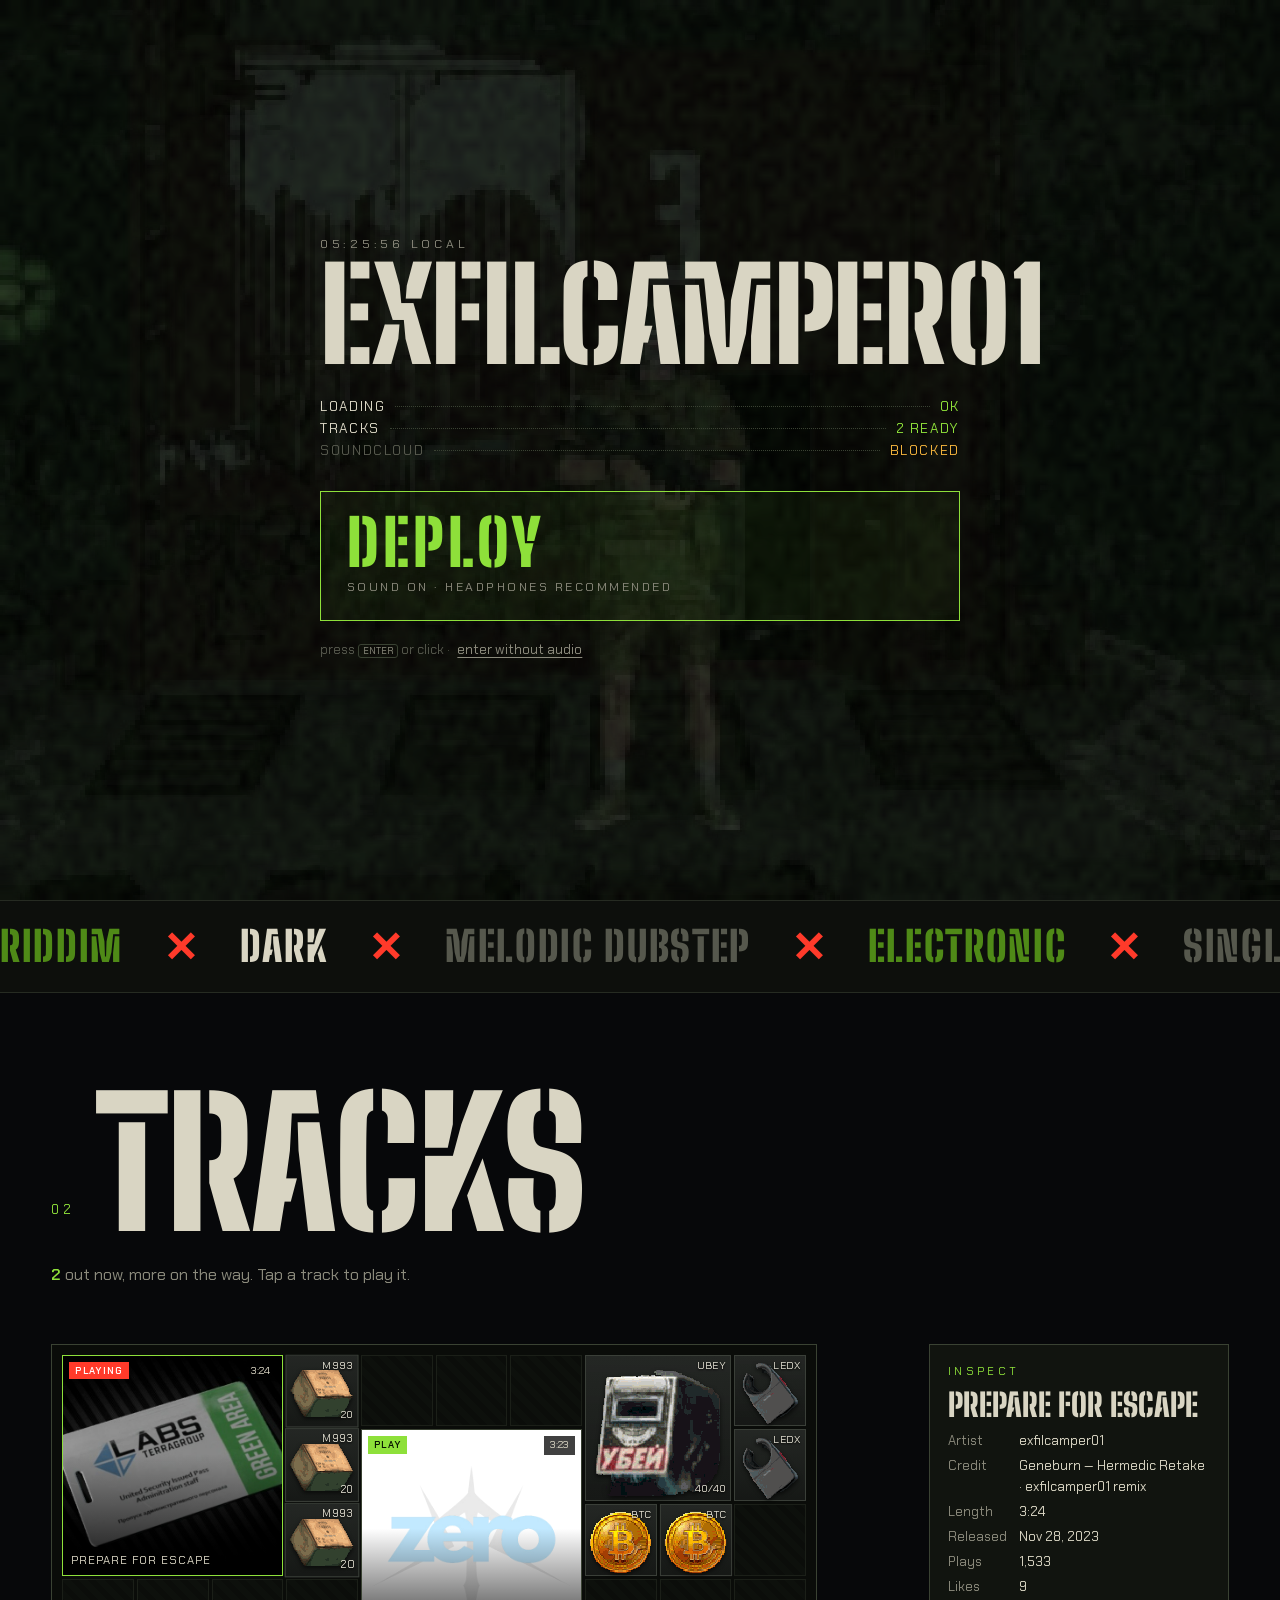
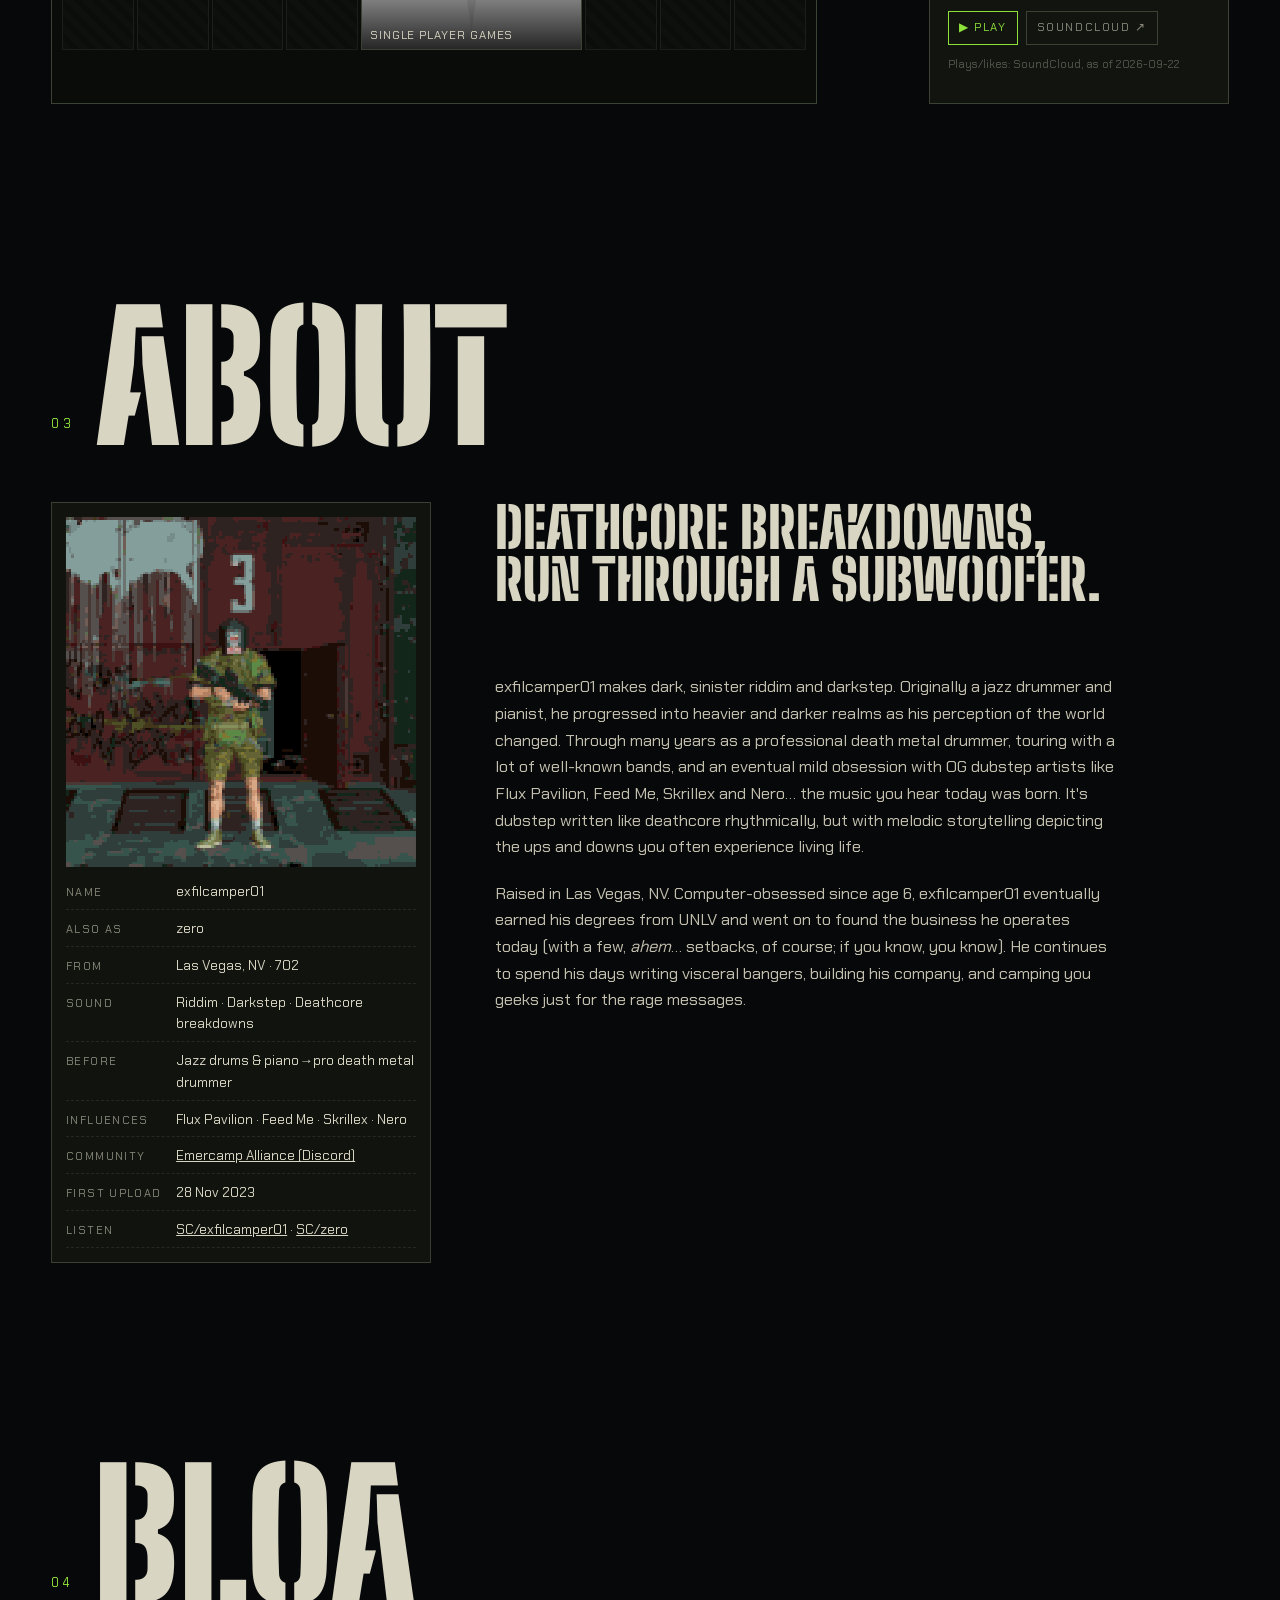
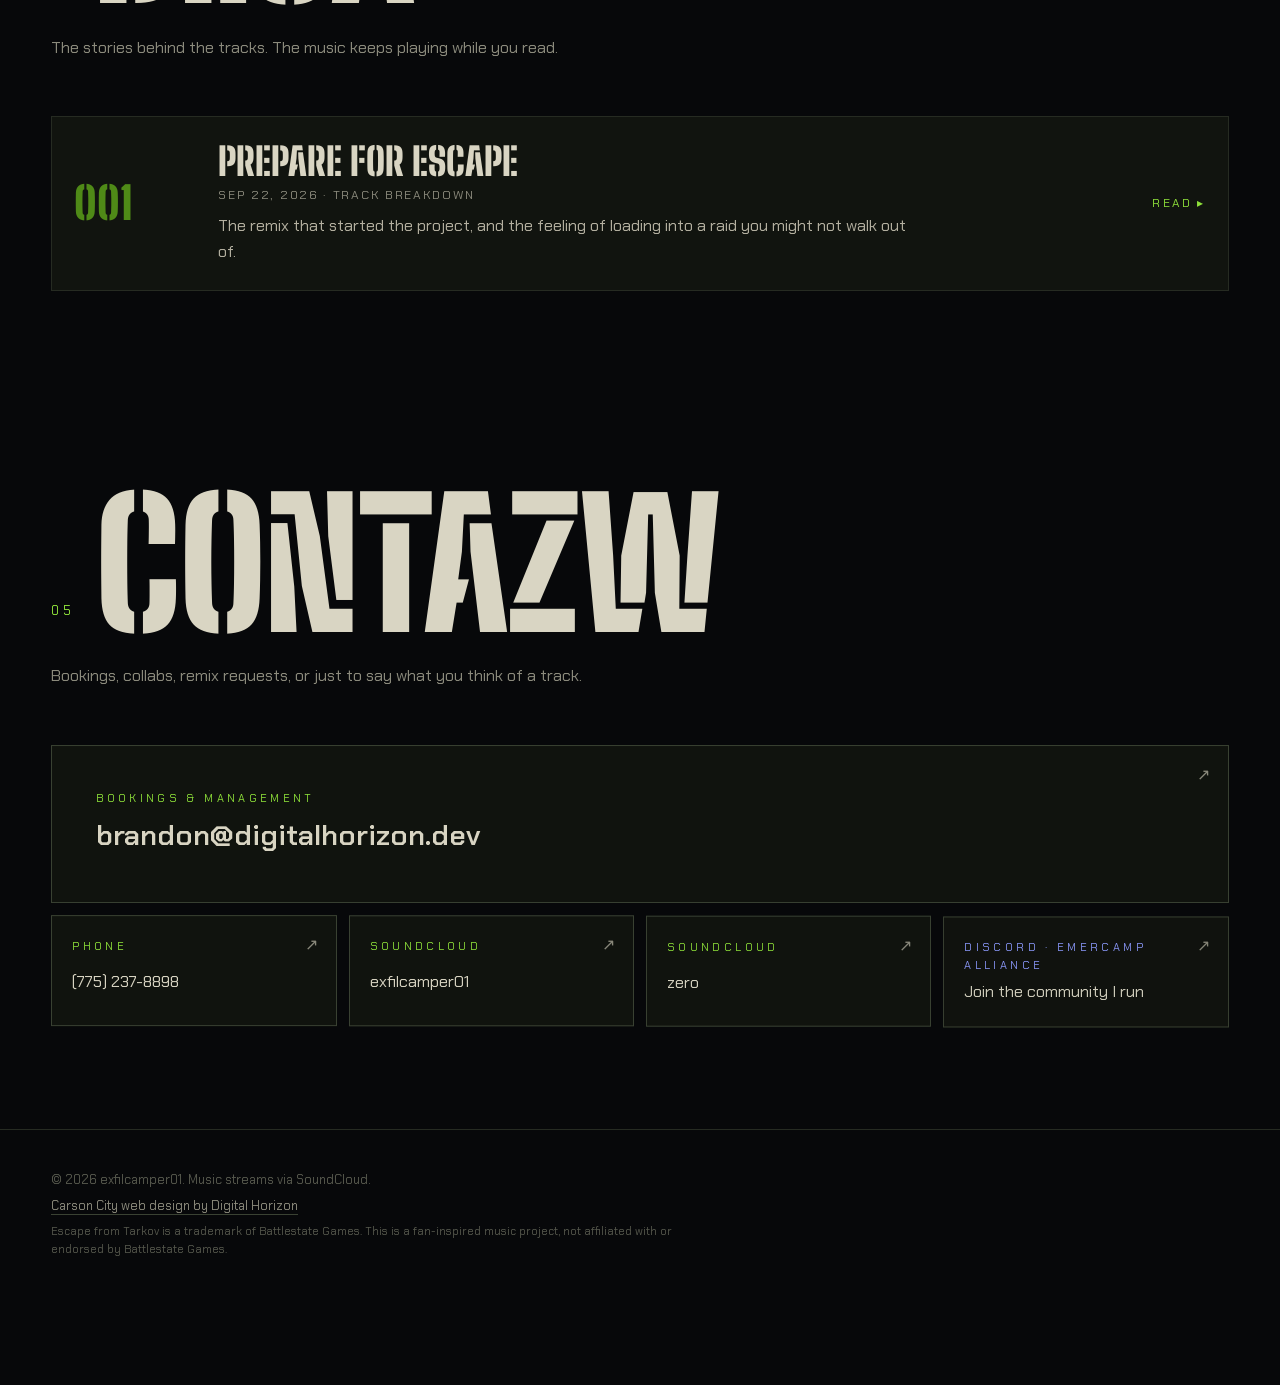
==== index.html @ 7efac94a "Footer credit: plain followed link to digitalhorizon.dev (no rel attributes) Co-Authored-By: Claude " ====
<!doctype html>
<html lang="en">
<head>
<meta charset="utf-8">
<meta name="viewport" content="width=device-width, initial-scale=1, viewport-fit=cover">
<title>exfilcamper01 — dark, sinister dubstep</title>
<meta name="description" content="exfilcamper01: dark, sinister riddim and darkstep from a Las Vegas ex-death-metal drummer. Listen to Prepare for Escape, read the stories behind the tracks, and get in touch.">
<meta name="theme-color" content="#07080a">
<link rel="canonical" href="https://exfilcamper01.vercel.app/">
<meta property="og:type" content="music.song">
<meta property="og:title" content="exfilcamper01 — Prepare for Escape">
<meta property="og:description" content="Dark, sinister riddim and darkstep. Headphones on.">
<meta property="og:image" content="https://exfilcamper01.vercel.app/assets/img/og-v4.jpg">
<meta property="og:url" content="https://exfilcamper01.vercel.app/">
<meta property="music:musician" content="https://soundcloud.com/cargoelevatorclutch">
<meta name="twitter:card" content="summary_large_image">
<meta name="twitter:image" content="https://exfilcamper01.vercel.app/assets/img/og-v4.jpg">
<meta property="og:image:width" content="1200">
<meta property="og:image:height" content="630">
<meta property="og:image:alt" content="exfilcamper01 — Prepare for Escape, play on exfilcamper01.vercel.app">
<meta property="og:site_name" content="exfilcamper01">
<link rel="icon" href="/assets/img/favicon.svg" type="image/svg+xml">
<link rel="preload" href="/assets/fonts/stencil.woff2" as="font" type="font/woff2" crossorigin>
<link rel="preload" href="/assets/img/gate3-poster-v4.jpg" as="image">
<link rel="preconnect" href="https://w.soundcloud.com">
<link rel="stylesheet" href="/assets/css/site.css?v=202609221806">
<script type="application/ld+json">
{"@context":"https://schema.org","@graph":[
 {"@type":"MusicGroup","@id":"https://exfilcamper01.vercel.app/#artist","name":"exfilcamper01","alternateName":"zero","genre":["Dubstep","Riddim","Darkstep"],
  "url":"https://exfilcamper01.vercel.app/","sameAs":["https://soundcloud.com/cargoelevatorclutch","https://soundcloud.com/iamzeroofficial","https://discord.gg/VfrqJbtkzf"],
  "email":"brandon@digitalhorizon.dev"},
 {"@type":"MusicRecording","name":"prepare for escape/hermedic retake - geneburn (exfilcamper01 remix)","byArtist":{"@id":"https://exfilcamper01.vercel.app/#artist"},
  "duration":"PT3M25S","genre":"Dubstep","datePublished":"2023-11-28","url":"https://soundcloud.com/cargoelevatorclutch/prepare-for-escapehermedic-retake-geneburn-exfilcamper01-remix"},
 {"@type":"MusicRecording","name":"single player games","byArtist":{"@id":"https://exfilcamper01.vercel.app/#artist"},
  "duration":"PT3M23S","genre":"Dubstep","datePublished":"2024-08-02","url":"https://soundcloud.com/iamzeroofficial/singleplayergames"}
]}
</script>
</head>
<body class="is-gated">

<!-- ═══════════ DEPLOY GATE ═══════════ -->
<div id="gate" role="dialog" aria-modal="true" aria-labelledby="gate-title">
  <img class="gate-bg" src="/assets/img/gate3-poster-v4.jpg" alt="" aria-hidden="true">
  <canvas id="gate-noise" aria-hidden="true"></canvas>
  <div class="gate-inner">
    <p class="gate-kicker"><span id="gate-clock">--:--:--</span> LOCAL</p>
    <h1 id="gate-title" class="gate-title" data-text="EXFILCAMPER01">EXFILCAMPER01</h1>
    <ol class="gate-log" aria-live="polite">
      <li data-step="fonts"><span class="k">LOADING</span><span class="dots"></span><span class="v">…</span></li>
      <li data-step="intel"><span class="k">TRACKS</span><span class="dots"></span><span class="v">…</span></li>
      <li data-step="link"><span class="k">SOUNDCLOUD</span><span class="dots"></span><span class="v">…</span></li>
    </ol>
    <button id="deploy" class="deploy" disabled>
      <span class="deploy-fill" aria-hidden="true"></span>
      <span class="deploy-label">DEPLOY</span>
      <span class="deploy-sub">sound on · headphones recommended</span>
    </button>
    <p class="gate-hint"><span class="k-enter">press <kbd>ENTER</kbd> or click · </span><button id="enter-silent" class="linkish">enter without audio</button></p>
  </div>
  <div class="gate-shutter top" aria-hidden="true"></div>
  <div class="gate-shutter bottom" aria-hidden="true"></div>
</div>

<!-- ═══════════ HUD HEADER ═══════════ -->
<header class="hud" id="hud">
  <a class="brand" href="#raid" aria-label="exfilcamper01 home">
    <span class="brand-mark" aria-hidden="true"></span>
    <span class="brand-name">EXFILCAMPER01</span>
  </a>
  <nav class="nav" aria-label="Primary">
    <a href="#raid"><i>01</i>Listen</a>
    <a href="#stash"><i>02</i>Tracks</a>
    <a href="#dossier"><i>03</i>About</a>
    <a href="#intel"><i>04</i>Blog</a>
    <a href="#comms"><i>05</i>Contact</a>
  </nav>
  <a class="hud-follow" href="https://soundcloud.com/cargoelevatorclutch" target="_blank" rel="noopener">Follow ↗</a>
</header>

<main>
<!-- ═══════════ HERO / RAID ═══════════ -->
<section id="raid" class="raid" aria-label="Featured track player">
  <video id="bgvid" class="raid-bg" muted playsinline loop autoplay preload="auto" poster="/assets/img/gate3-poster-v4.jpg" aria-hidden="true">
    <source src="/assets/video/gate3-v4.mp4" type="video/mp4">
  </video>
  <div class="raid-flash" id="raid-flash" aria-hidden="true"></div>
  <canvas id="viz" aria-hidden="true"></canvas>
  <div class="raid-vignette" aria-hidden="true"></div>

  <div class="raid-grid">
    <div class="raid-left">
      <img class="now-art" id="now-art" src="/assets/img/prepare-for-escape.jpg" alt="Artwork for Prepare for Escape" width="88" height="88">
      <p class="eyebrow"><span class="rec"></span><span id="now-state">READY</span> · <span id="now-account">exfilcamper01</span></p>
      <h2 class="raid-title glitch" id="now-title" data-text="Prepare for Escape">Prepare for Escape</h2>
      <p class="raid-credit" id="now-credit">Geneburn — Hermedic Retake · exfilcamper01 remix</p>
      <ul class="raid-tags" id="now-tags"></ul>
      <a class="hero-follow" id="hero-follow" href="https://soundcloud.com/cargoelevatorclutch" target="_blank" rel="noopener">Follow on SoundCloud ↗</a>
      <a class="hero-follow discord" href="https://discord.gg/VfrqJbtkzf" target="_blank" rel="noopener">Join the Discord ↗</a>
    </div>

    <div class="raid-core" id="raid-core" aria-hidden="true"></div>

    <div class="raid-right">
      <div class="readout">
        <span class="readout-k">TIME LEFT</span>
        <span class="readout-v" id="raid-timer">03:24</span>
        <span class="readout-bar"><i id="raid-bar"></i></span>
      </div>
      <div class="readout small" id="impact-readout" hidden>
        <span class="readout-k">NEXT DROP</span>
        <span class="readout-v" id="next-impact">—</span>
      </div>
      <div class="readout small">
        <span class="readout-k">SOUNDCLOUD</span>
        <span class="readout-v"><span id="now-plays">—</span> plays · <span id="now-likes">—</span> likes</span>
      </div>
    </div>
  </div>

  <div class="deck" id="deck">
    <div class="deck-controls">
      <button class="btn-icon" id="btn-prev" aria-label="Previous track"><svg viewBox="0 0 24 24"><path d="M6 5h2v14H6zM20 5v14L9 12z"/></svg></button>
      <button class="btn-play" id="btn-play" aria-label="Play"><svg class="i-play" viewBox="0 0 24 24"><path d="M7 4v16l13-8z"/></svg><svg class="i-pause" viewBox="0 0 24 24"><path d="M6 4h4v16H6zM14 4h4v16h-4z"/></svg></button>
      <button class="btn-icon" id="btn-next" aria-label="Next track"><svg viewBox="0 0 24 24"><path d="M16 5h2v14h-2zM4 5v14l11-7z"/></svg></button>
      <button class="btn-icon btn-repeat" id="btn-repeat" aria-label="Repeat track" aria-pressed="false" title="Repeat (R)"><svg viewBox="0 0 24 24"><path d="M17 4l4 4-4 4V9H7a2 2 0 0 0-2 2v1H3v-1a4 4 0 0 1 4-4h10zM7 20l-4-4 4-4v3h10a2 2 0 0 0 2-2v-1h2v1a4 4 0 0 1-4 4H7z"/></svg><i class="rep-dot"></i></button>
      <button class="btn-impact" id="btn-impact" hidden>SKIP TO DROP <kbd>D</kbd></button>
    </div>
    <div class="scrub" id="scrub" role="slider" aria-label="Seek" aria-valuemin="0" aria-valuemax="100" aria-valuenow="0" tabindex="0">
      <canvas id="scrub-canvas"></canvas>
      <div class="scrub-markers" id="scrub-markers"></div>
      <span class="scrub-hover" id="scrub-hover"></span>
    </div>
    <div class="deck-meta">
      <span class="deck-now" id="deck-now">Prepare for Escape</span>
      <span class="time"><b id="t-cur">0:00</b> / <span id="t-dur">3:24</span></span>
      <label class="vol"><span>VOL</span><input type="range" id="vol" min="0" max="100" value="85" aria-label="Volume"></label>
      <a class="sc-attr" id="sc-link" href="https://soundcloud.com/cargoelevatorclutch/prepare-for-escapehermedic-retake-geneburn-exfilcamper01-remix" target="_blank" rel="noopener">Streaming via SoundCloud ↗</a>
    </div>
  </div>

  <a href="#stash" class="scroll-cue" aria-label="Scroll to tracks"><span>MORE BELOW</span><i></i></a>
</section>

<!-- live ticker — real tags only -->
<div class="ticker" aria-hidden="true"><div class="ticker-track" id="ticker"></div></div>

<!-- ═══════════ STASH ═══════════ -->
<section id="stash" class="section stash">
  <header class="sec-head">
    <p class="sec-num">02</p>
    <h2 class="sec-title" data-scramble>TRACKS</h2>
    <p class="sec-sub"><b id="stash-count">2</b> out now, more on the way. Tap a track to play it.</p>
  </header>
  <div class="stash-wrap">
    <div class="stash-grid" id="stash-grid" aria-label="Tracks"></div>
    <aside class="inspect" id="inspect" aria-live="polite">
      <p class="inspect-k">INSPECT</p>
      <p class="inspect-empty">Hover or focus an item to inspect it.</p>
    </aside>
  </div>
</section>

<!-- ═══════════ DOSSIER ═══════════ -->
<section id="dossier" class="section dossier">
  <header class="sec-head">
    <p class="sec-num">03</p>
    <h2 class="sec-title" data-scramble>ABOUT</h2>
  </header>
  <div class="dossier-grid">
    <div class="operator">
      <div class="operator-photo">
        <img src="/assets/img/operator-v4.png" alt="exfilcamper01's character in a welding mask at the Gate 3 extract" width="512" height="512" loading="lazy">
      </div>
      <dl class="operator-fields">
        <div><dt>Name</dt><dd>exfilcamper01</dd></div>
        <div><dt>Also as</dt><dd>zero</dd></div>
        <div><dt>From</dt><dd>Las Vegas, NV · 702</dd></div>
        <div><dt>Sound</dt><dd>Riddim · Darkstep · Deathcore breakdowns</dd></div>
        <div><dt>Before</dt><dd>Jazz drums &amp; piano → pro death metal drummer</dd></div>
        <div><dt>Influences</dt><dd>Flux Pavilion · Feed Me · Skrillex · Nero</dd></div>
        <div><dt>Community</dt><dd><a href="https://discord.gg/VfrqJbtkzf" target="_blank" rel="noopener">Emercamp Alliance (Discord)</a></dd></div>
        <div><dt>First upload</dt><dd>28 Nov 2023</dd></div>
        <div><dt>Listen</dt><dd><a href="https://soundcloud.com/cargoelevatorclutch" target="_blank" rel="noopener">SC/exfilcamper01</a> · <a href="https://soundcloud.com/iamzeroofficial" target="_blank" rel="noopener">SC/zero</a></dd></div>
      </dl>
    </div>
    <div class="bio">
      <p class="bio-lede reveal">Deathcore breakdowns, run through a subwoofer.</p>
      <p class="reveal">exfilcamper01 makes dark, sinister riddim and darkstep. Originally a jazz drummer and pianist, he progressed into heavier and darker realms as his perception of the world changed. Through many years as a professional death metal drummer, touring with a lot of well-known bands, and an eventual mild obsession with OG dubstep artists like Flux Pavilion, Feed Me, Skrillex and Nero&hellip; the music you hear today was born. It's dubstep written like deathcore rhythmically, but with melodic storytelling depicting the ups and downs you often experience living life.</p>
      <p class="reveal">Raised in Las Vegas, NV. Computer-obsessed since age 6, exfilcamper01 eventually earned his degrees from UNLV and went on to found the business he operates today (with a few, <i>ahem</i>&hellip; setbacks, of course; if you know, you know). He continues to spend his days writing visceral bangers, building his company, and camping you geeks just for the rage messages.</p>
    </div>
  </div>
</section>

<!-- ═══════════ INTEL / BLOG ═══════════ -->
<section id="intel" class="section intel">
  <header class="sec-head">
    <p class="sec-num">04</p>
    <h2 class="sec-title" data-scramble>BLOG</h2>
    <p class="sec-sub">The stories behind the tracks. The music keeps playing while you read.</p>
  </header>
  <div class="intel-list" id="intel-list"></div>
</section>

<!-- ═══════════ COMMS / CONTACT ═══════════ -->
<section id="comms" class="section comms">
  <header class="sec-head">
    <p class="sec-num">05</p>
    <h2 class="sec-title" data-scramble>CONTACT</h2>
    <p class="sec-sub">Bookings, collabs, remix requests, or just to say what you think of a track.</p>
  </header>
  <div class="comms-grid">
    <a class="comm big" href="mailto:brandon@digitalhorizon.dev?subject=exfilcamper01%20%E2%80%94%20">
      <span class="comm-k">BOOKINGS &amp; MANAGEMENT</span><span class="comm-v">brandon@digitalhorizon.dev</span><span class="comm-go">↗</span>
    </a>
    <a class="comm" href="tel:+17752378898">
      <span class="comm-k">PHONE</span><span class="comm-v">(775) 237-8898</span><span class="comm-go">↗</span>
    </a>
    <a class="comm" href="https://soundcloud.com/cargoelevatorclutch" target="_blank" rel="noopener">
      <span class="comm-k">SOUNDCLOUD</span><span class="comm-v">exfilcamper01</span><span class="comm-go">↗</span>
    </a>
    <a class="comm" href="https://soundcloud.com/iamzeroofficial" target="_blank" rel="noopener">
      <span class="comm-k">SOUNDCLOUD</span><span class="comm-v">zero</span><span class="comm-go">↗</span>
    </a>
    <a class="comm discord" href="https://discord.gg/VfrqJbtkzf" target="_blank" rel="noopener">
      <span class="comm-k">DISCORD · EMERCAMP ALLIANCE</span><span class="comm-v">Join the community I run</span><span class="comm-go">↗</span>
    </a>
  </div>
</section>
</main>

<footer class="foot">
  <p>© <span id="yr">2026</span> exfilcamper01. Music streams via SoundCloud.</p>
  <p class="foot-credit"><a href="https://digitalhorizon.dev/">Carson City web design by Digital Horizon</a></p>
  <p class="foot-small">Escape from Tarkov is a trademark of Battlestate Games. This is a fan-inspired music project, not affiliated with or endorsed by Battlestate Games.</p>
</footer>

<!-- ═══════════ EXTRACT OVERLAY ═══════════ -->
<div id="extract" class="extract" role="dialog" aria-modal="true" aria-labelledby="extract-title" hidden>
  <div class="extract-inner">
    <p class="extract-k">TRACK COMPLETE</p>
    <h2 id="extract-title" class="extract-title">EXTRACTED</h2>
    <p class="extract-sub">That was <b id="extract-track">Prepare for Escape</b> · <b id="extract-time">3:24</b></p>
    <div class="extract-actions">
      <button class="x-btn primary" id="x-next">NEXT ▸ <span id="x-next-title"></span></button>
      <button class="x-btn" id="x-again">PLAY AGAIN</button>
      <a class="x-btn" href="https://discord.gg/VfrqJbtkzf" target="_blank" rel="noopener">JOIN THE DISCORD ↗</a>
      <a class="x-btn" id="x-follow" href="https://soundcloud.com/cargoelevatorclutch" target="_blank" rel="noopener">FOLLOW ON SOUNDCLOUD ↗</a>
    </div>
    <button class="linkish" id="x-close">close</button>
  </div>
</div>

<!-- ═══════════ INTEL READER ═══════════ -->
<div id="reader" class="reader" role="dialog" aria-modal="true" aria-label="Blog post" hidden>
  <div class="reader-panel">
    <button class="reader-close" id="reader-close" aria-label="Close report">✕ CLOSE</button>
    <div class="reader-body" id="reader-body"></div>
  </div>
</div>

<div class="toast" id="toast" role="status" hidden></div>

<!-- SoundCloud widget: the actual audio source. Kept rendered (not display:none) so the widget works. -->
<div class="sc-host" id="sc-host">
  <iframe id="sc-frame" title="SoundCloud player" allow="autoplay; encrypted-media" scrolling="no" frameborder="no"
    src="https://w.soundcloud.com/player/?url=https%3A//api.soundcloud.com/tracks/1676139921&amp;auto_play=false&amp;show_artwork=false&amp;visual=false&amp;show_comments=false&amp;show_user=true&amp;show_reposts=false&amp;show_teaser=false&amp;color=%238ee03a"></iframe>
</div>

<div class="grain" aria-hidden="true"></div>

<script src="https://w.soundcloud.com/player/api.js"></script>
<script src="/assets/js/vendor/gsap.min.js"></script>
<script src="/assets/js/vendor/ScrollTrigger.min.js"></script>
<script src="/assets/js/vendor/ScrambleTextPlugin.min.js"></script>
<script src="/assets/data/tracks.js?v=202609221806"></script>
<script src="/assets/data/intel.js?v=202609221806"></script>
<script src="/assets/js/app.js?v=202609221806"></script>
</body>
</html>
---- assets/css/site.css ----
@font-face{font-family:"Stencil";src:url(/assets/fonts/stencil.woff2) format("woff2");font-weight:100 900;font-display:swap}
@font-face{font-family:"Chakra";src:url(/assets/fonts/chakra-400.woff2) format("woff2");font-weight:400;font-display:swap}
@font-face{font-family:"Chakra";src:url(/assets/fonts/chakra-600.woff2) format("woff2");font-weight:600;font-display:swap}

:root{
  --bg:#07080a; --bg2:#0d0f0c; --panel:#11140f; --line:#262b22; --line2:#3a4233;
  --bone:#d9d5c3; --dim:#8b8a7c; --faint:#56584d;
  --exfil:#8ee03a; --exfil-d:#4f8a17; --blood:#ff3a2a; --amber:#f0b13c;
  --amp:0; --hit:0;
  --display:"Stencil",Impact,"Arial Narrow",sans-serif;
  --mono:"Chakra",ui-monospace,"Consolas",monospace;
  --gut:clamp(16px,4vw,56px);
}
*{box-sizing:border-box}
[hidden]{display:none!important}
html{scroll-behavior:smooth;scroll-padding-top:72px;-webkit-text-size-adjust:100%}
body{margin:0;background:var(--bg);color:var(--bone);font-family:var(--mono);font-size:16px;line-height:1.6;overflow-x:hidden}
body.is-gated{overflow:hidden}
img{max-width:100%;display:block}
a{color:inherit}
button{font:inherit;color:inherit;background:none;border:0;cursor:pointer}
kbd{font-family:var(--mono);font-size:.72em;border:1px solid var(--line2);padding:.05em .4em;border-radius:3px;color:var(--dim)}
.linkish{color:var(--dim);text-decoration:underline;text-underline-offset:3px;font-size:.85rem;padding:4px}
.linkish:hover{color:var(--bone)}
:focus-visible{outline:2px solid var(--exfil);outline-offset:3px}

/* film grain + scanlines over everything */
.grain{position:fixed;inset:0;pointer-events:none;z-index:90;opacity:.06;
  background-image:url("data:image/svg+xml,%3Csvg xmlns='http://www.w3.org/2000/svg' width='160' height='160'%3E%3Cfilter id='n'%3E%3CfeTurbulence type='fractalNoise' baseFrequency='.9' numOctaves='2' stitchTiles='stitch'/%3E%3C/filter%3E%3Crect width='100%25' height='100%25' filter='url(%23n)'/%3E%3C/svg%3E");
}
.grain::after{content:"";position:absolute;inset:0;background:repeating-linear-gradient(0deg,rgba(0,0,0,.9) 0 1px,transparent 1px 3px);opacity:.6}

/* ═══════ GATE ═══════ */
#gate{position:fixed;inset:0;z-index:100;display:grid;place-items:center;background:#030403;overflow:hidden}
.gate-bg{position:absolute;inset:0;width:100%;height:100%;object-fit:cover;object-position:50% 60%;image-rendering:pixelated;opacity:.22;filter:saturate(.6)}
#gate-noise{position:absolute;inset:0;width:100%;height:100%;opacity:.22}
.gate-inner{position:relative;z-index:2;width:min(640px,calc(100% - 32px));text-align:left}
.gate-kicker{font-size:.78rem;letter-spacing:.3em;color:var(--dim);margin:0 0 8px}
.gate-title{font-family:var(--display);font-weight:900;font-size:clamp(3rem,13vw,8rem);line-height:.82;margin:0 0 28px;letter-spacing:-.01em;color:var(--bone);position:relative}
.gate-log{list-style:none;padding:0;margin:0 0 30px;font-size:.85rem;letter-spacing:.12em}
.gate-log li{display:flex;gap:10px;align-items:baseline;color:var(--faint);transition:color .3s}
.gate-log li .dots{flex:1;border-bottom:1px dotted var(--line2);transform:translateY(-4px)}
.gate-log li.ok{color:var(--bone)} .gate-log li.ok .v{color:var(--exfil)}
.gate-log li.fail .v{color:var(--amber)}
.deploy{position:relative;display:flex;flex-direction:column;align-items:flex-start;width:100%;padding:22px 26px;border:1px solid var(--exfil);background:rgba(142,224,58,.05);overflow:hidden;text-align:left;transition:transform .15s,background .2s}
.deploy:disabled{border-color:var(--line2);cursor:wait}
.deploy:disabled .deploy-label{color:var(--faint)}
.deploy:not(:disabled){animation:pulse 1.6s ease-in-out infinite}
.deploy:not(:disabled):hover{background:rgba(142,224,58,.14);transform:translateY(-2px)}
.deploy-label{font-family:var(--display);font-weight:900;font-size:clamp(2.4rem,8vw,4rem);line-height:.9;letter-spacing:.06em;color:var(--exfil);position:relative}
.deploy-sub{font-size:.78rem;letter-spacing:.2em;color:var(--dim);margin-top:6px;text-transform:uppercase;position:relative}
.deploy.go .deploy-label{color:#061000}.deploy.go .deploy-sub{color:#1d3a05}
.deploy-fill{position:absolute;inset:0;background:var(--exfil);transform:scaleX(0);transform-origin:left}
@keyframes pulse{0%,100%{box-shadow:0 0 0 0 rgba(142,224,58,.35)}50%{box-shadow:0 0 0 10px rgba(142,224,58,0)}}
.gate-hint{font-size:.8rem;color:var(--faint);margin:14px 0 0}
.gate-shutter{position:absolute;left:0;right:0;height:50%;background:#000;z-index:3;transform:scaleY(0)}
.gate-shutter.top{top:0;transform-origin:top} .gate-shutter.bottom{bottom:0;transform-origin:bottom}

/* ═══════ HUD ═══════ */
.hud{position:fixed;top:0;left:0;right:0;z-index:50;display:flex;align-items:center;gap:24px;padding:14px var(--gut);
  background:linear-gradient(#07080aee,#07080a00);font-size:.78rem;letter-spacing:.14em;text-transform:uppercase}
.hud{transition:background .3s,border-color .3s;border-bottom:1px solid transparent}
.hud.solid{background:rgba(7,8,10,.94);border-bottom-color:var(--line)}
.brand{display:flex;align-items:center;gap:10px;text-decoration:none}
.brand-mark{width:14px;height:14px;border:2px solid var(--exfil);transform:rotate(45deg);box-shadow:0 0 8px var(--exfil)}
.brand-name{font-family:var(--display);font-weight:900;font-size:1.3rem;letter-spacing:.04em}
.nav{display:flex;gap:22px;margin-left:auto}
.nav a{text-decoration:none;color:var(--dim);transition:color .2s}
.nav a i{font-style:normal;color:var(--exfil-d);margin-right:6px}
.nav a:hover,.nav a.on{color:var(--bone)}
.hud-follow{color:#ff7a1a;text-decoration:none;letter-spacing:.14em}
.hud-follow:hover{text-decoration:underline}
.hero-follow{display:inline-block;margin-top:16px;font-size:.78rem;letter-spacing:.14em;text-transform:uppercase;color:#ff7a1a;text-decoration:none;border-bottom:1px solid rgba(255,122,26,.4);padding-bottom:2px}
.hero-follow:hover{border-color:#ff7a1a}
.hero-follow{margin-right:18px}.hero-follow.discord{color:#8e9bff;border-color:rgba(142,155,255,.4)}.hero-follow.discord:hover{border-color:#8e9bff}
.comm.discord .comm-k{color:#8e9bff}
.deck-now{color:var(--bone);font-weight:600;max-width:22ch;overflow:hidden;text-overflow:ellipsis}

/* ═══════ RAID HERO ═══════ */
.raid{position:relative;z-index:5;min-height:100svh;display:flex;flex-direction:column;justify-content:flex-end;padding:90px var(--gut) 28px;overflow:hidden;isolation:isolate}
.raid-bg{position:absolute;inset:0;width:100%;height:100%;object-fit:cover;object-position:50% 60%;z-index:-3;image-rendering:pixelated;
  filter:brightness(.82) contrast(1.06);transform:scale(1.02);transform-origin:50% 65%}
.raid-flash{position:absolute;inset:0;z-index:-2;pointer-events:none;background:radial-gradient(ellipse at 50% 60%,rgba(142,224,58,.22),transparent 60%);opacity:0;will-change:opacity}
#viz{position:absolute;inset:0;width:100%;height:100%;z-index:-2}
.raid-vignette{position:absolute;inset:0;z-index:-1;pointer-events:none;
  background:linear-gradient(90deg,rgba(5,6,5,.82) 0%,rgba(5,6,5,.25) 34%,transparent 50%,rgba(5,6,5,.25) 66%,rgba(5,6,5,.8) 100%),linear-gradient(rgba(5,6,5,.5),transparent 25%,transparent 62%,var(--bg))}
.raid-grid{flex:1;display:grid;grid-template-columns:1fr minmax(240px,420px) 1fr;align-items:center;gap:clamp(16px,3vw,48px)}
.shake .raid-grid{transform:translate(calc((var(--hit) * 6px) * var(--sx,1)),calc((var(--hit) * 4px) * var(--sy,1)))}
.eyebrow{font-size:.76rem;letter-spacing:.24em;color:var(--dim);text-transform:uppercase;margin:0 0 12px;display:flex;align-items:center;gap:8px;flex-wrap:wrap}
.rec{width:9px;height:9px;border-radius:50%;background:var(--faint)}
.playing .rec{background:var(--blood);box-shadow:0 0 10px var(--blood);animation:blink 1s steps(2) infinite}
@keyframes blink{50%{opacity:.25}}
.raid-title{font-family:var(--display);font-weight:900;text-transform:uppercase;font-size:clamp(3.2rem,8.2vw,8.6rem);line-height:.8;margin:0;letter-spacing:-.01em;
  transform:scale(calc(1 + var(--hit) * .025));transform-origin:left bottom;will-change:transform}
.glitch{position:relative}
.glitch::before,.glitch::after{content:none}
.playing .glitch::before,.playing .glitch::after{content:attr(data-text);position:absolute;inset:0;pointer-events:none;opacity:calc(var(--amp) * .9)}
.glitch::before{color:var(--blood);transform:translateX(calc(var(--hit) * -10px - var(--amp) * 3px));clip-path:inset(10% 0 55% 0)}
.glitch::after{color:var(--exfil);transform:translateX(calc(var(--hit) * 10px + var(--amp) * 3px));clip-path:inset(58% 0 8% 0)}
.raid-credit{color:var(--dim);margin:16px 0 14px;font-size:.95rem;max-width:34ch}
.raid-tags{display:flex;flex-wrap:wrap;gap:6px;list-style:none;padding:0;margin:0}
.raid-tags li{font-size:.7rem;letter-spacing:.14em;text-transform:uppercase;border:1px solid var(--line2);padding:3px 8px;color:var(--dim)}
.raid-core{min-height:40vh}
.now-art{width:72px;height:72px;object-fit:cover;margin-bottom:16px;border:1px solid var(--line2);clip-path:polygon(0 0,86% 0,100% 14%,100% 100%,0 100%)}
.raid-right{justify-self:end;display:grid;gap:18px;min-width:220px}
.readout{border-left:2px solid var(--exfil);padding:4px 0 4px 14px;display:grid}
.readout.small{border-color:var(--line2)}
.readout-k{font-size:.7rem;letter-spacing:.28em;color:var(--dim)}
.readout-v{font-family:var(--display);font-weight:900;font-size:clamp(2.6rem,5vw,4.4rem);line-height:.9;font-variant-numeric:tabular-nums;color:var(--bone)}
.readout.small .readout-v{font-family:var(--mono);font-weight:600;font-size:1rem;line-height:1.4}
.raid.low-time .readout:first-child .readout-v{color:var(--blood)}
.readout-bar{height:3px;background:var(--line);margin-top:8px;overflow:hidden}
.readout-bar i{display:block;height:100%;width:100%;background:var(--exfil);transform-origin:left}

/* deck */
.deck{position:relative;z-index:2;display:grid;grid-template-columns:auto 1fr auto;align-items:center;gap:18px 22px;margin-top:22px;
  padding:14px 16px;border:1px solid var(--line);background:rgba(10,12,9,.86)}
.deck-controls{display:flex;align-items:center;gap:8px}
.btn-icon{width:38px;height:38px;display:grid;place-items:center;border:1px solid var(--line2)}
.btn-icon svg,.btn-play svg{width:18px;height:18px;fill:currentColor}
.btn-icon:hover{border-color:var(--bone)}
.btn-repeat{position:relative;color:var(--dim)}
.btn-repeat.on{color:var(--exfil);border-color:var(--exfil);box-shadow:inset 0 0 0 1px var(--exfil)}
.rep-dot{position:absolute;bottom:3px;left:50%;width:4px;height:4px;margin-left:-2px;border-radius:50%;background:var(--exfil);opacity:0}
.btn-repeat.on .rep-dot{opacity:1}
.btn-play{width:54px;height:54px;display:grid;place-items:center;background:var(--exfil);color:#071000;clip-path:polygon(0 0,82% 0,100% 18%,100% 100%,18% 100%,0 82%)}
.btn-play svg{width:22px;height:22px}
.btn-play .i-pause{display:none} .playing .btn-play .i-pause{display:block} .playing .btn-play .i-play{display:none}
.btn-impact{font-size:.72rem;letter-spacing:.16em;border:1px solid var(--blood);color:var(--blood);padding:9px 12px;margin-left:6px;white-space:nowrap}
.btn-impact:hover{background:rgba(255,58,42,.12)}
.btn-impact:disabled{opacity:.35;cursor:default}
.scrub{position:relative;height:64px;cursor:pointer;touch-action:none}
#scrub-canvas{width:100%;height:100%;display:block}
.scrub-markers{position:absolute;inset:0;pointer-events:none}
.mark{position:absolute;top:-4px;bottom:-4px;width:2px;background:var(--blood);pointer-events:auto;cursor:pointer;transform:translateX(-1px)}
.mark span{position:absolute;bottom:100%;left:50%;transform:translateX(-50%);font-size:.6rem;letter-spacing:.14em;color:var(--blood);white-space:nowrap;padding-bottom:2px}
.scrub-hover{position:absolute;top:-22px;font-size:.7rem;color:var(--bone);transform:translateX(-50%);pointer-events:none;opacity:0}
.scrub:hover .scrub-hover{opacity:1}
.deck-meta{display:flex;align-items:center;gap:16px;font-size:.78rem;color:var(--dim);white-space:nowrap}
.time b{color:var(--bone);font-weight:600;font-variant-numeric:tabular-nums}
.vol{display:flex;align-items:center;gap:8px;letter-spacing:.14em}
.vol input{accent-color:var(--exfil);width:84px}
.sc-attr{color:#ff7a1a;text-decoration:none;letter-spacing:.06em}
.sc-attr:hover{text-decoration:underline}
.scroll-cue{position:absolute;left:50%;bottom:6px;transform:translateX(-50%);font-size:.62rem;letter-spacing:.3em;color:var(--faint);text-decoration:none;display:none}

/* mini-mode: deck pins to bottom once hero is scrolled away */
.deck.mini{position:fixed;left:0;right:0;bottom:0;margin:0;z-index:60;border-width:1px 0 0;background:rgba(7,8,10,.92);padding:10px var(--gut)}
.deck.mini .scrub{height:40px}
.deck-spacer{display:none}

/* ticker */
.ticker{border-block:1px solid var(--line);overflow:hidden;background:var(--bg2);padding:12px 0}
.ticker-track{display:flex;gap:40px;width:max-content;font-family:var(--display);font-weight:900;font-size:clamp(1.6rem,3.4vw,2.6rem);text-transform:uppercase;letter-spacing:.04em;color:var(--faint);white-space:nowrap}
.ticker-track span:nth-child(3n){color:var(--exfil-d)} .ticker-track span:nth-child(5n){color:var(--bone)}
.ticker-track em{font-style:normal;color:var(--blood)}

/* ═══════ SECTIONS ═══════ */
.section{padding:clamp(64px,8vw,110px) var(--gut);position:relative}
.sec-head{display:grid;grid-template-columns:auto 1fr;column-gap:20px;align-items:end;margin-bottom:clamp(32px,5vw,56px);max-width:1400px}
.sec-num{font-size:.8rem;letter-spacing:.3em;color:var(--exfil);margin:0 0 .9em;grid-row:1}
.sec-title{font-family:var(--display);font-weight:900;font-size:clamp(4rem,14vw,11rem);line-height:.78;margin:0;letter-spacing:-.01em;grid-row:1}
.sec-sub{grid-column:1/-1;color:var(--dim);margin:30px 0 0;max-width:60ch}
.sec-sub b{color:var(--exfil)}

/* stash */
.stash-wrap{display:grid;grid-template-columns:minmax(0,1fr) 300px;gap:24px;max-width:1400px}
.stash-grid{--cell:clamp(38px,5.6vw,78px);display:grid;grid-template-columns:repeat(10,var(--cell));grid-auto-rows:var(--cell);gap:3px;padding:10px;border:1px solid var(--line2);
  background:#0a0c09;width:max-content;max-width:100%}
.cell{border:1px solid #1b1f18;background:repeating-linear-gradient(45deg,#0d100c 0 6px,#0b0d0a 6px 12px);position:relative}
.item{grid-column:span 3;grid-row:span 3;position:relative;border:1px solid var(--line2);background:#141811;overflow:hidden;cursor:pointer;text-align:left;padding:0;transition:border-color .2s}
.item img{width:100%;height:100%;object-fit:cover;filter:saturate(.85) contrast(1.05);transition:transform .5s,filter .3s}
.item:hover img,.item:focus-visible img{transform:scale(1.06);filter:none}
.item::after{content:"";position:absolute;inset:0;background:linear-gradient(transparent 45%,rgba(0,0,0,.85))}
.item-name{position:absolute;left:8px;right:8px;bottom:6px;z-index:2;font-size:.72rem;letter-spacing:.08em;line-height:1.25;text-transform:uppercase}
.item-dur{position:absolute;top:6px;right:6px;z-index:2;font-size:.66rem;background:rgba(0,0,0,.75);padding:1px 6px;color:var(--bone)}
.item-tag{position:absolute;top:6px;left:6px;z-index:2;font-size:.6rem;letter-spacing:.14em;background:var(--exfil);color:#061000;padding:1px 6px;font-weight:600}
.item.current{border-color:var(--exfil);box-shadow:inset 0 0 0 1px var(--exfil)}
.item.current .item-tag{background:var(--blood);color:#fff}
.item{z-index:2}
.loot{z-index:3;position:relative;display:grid;place-items:center;padding:10% 6% 8%;border:1px solid #3a3f38;background:linear-gradient(rgba(255,255,255,.04),rgba(0,0,0,.2)),#1b1e1b;cursor:grab;touch-action:none;user-select:none;-webkit-user-select:none;transition:border-color .15s}
.loot img{width:100%;height:100%;object-fit:contain;image-rendering:pixelated;pointer-events:none;filter:drop-shadow(0 2px 2px rgba(0,0,0,.6))}
.loot:hover,.loot:focus-visible{border-color:var(--bone)}
.loot-name{position:absolute;top:2px;right:4px;font-size:clamp(.5rem,.9vw,.66rem);letter-spacing:.04em;color:#e4e1d3;text-shadow:0 1px 2px #000;pointer-events:none}
.loot-count{position:absolute;bottom:2px;right:4px;font-size:clamp(.5rem,.9vw,.66rem);color:#e4e1d3;text-shadow:0 1px 2px #000;pointer-events:none}
.loot.dragging{cursor:grabbing;z-index:20;border-color:var(--exfil);box-shadow:0 10px 30px rgba(0,0,0,.6);transition:none}
.cell.ok{background:rgba(142,224,58,.28);border-color:var(--exfil)}
.cell.bad{background:rgba(255,58,42,.28);border-color:var(--blood)}
.loot-inspect{width:88px;height:88px;border:1px solid var(--line2);display:grid;place-items:center;margin-bottom:12px;background:#0b0d0a}
.loot-inspect img{width:72px;height:72px;object-fit:contain;image-rendering:pixelated}
.inspect{border:1px solid var(--line2);background:var(--panel);padding:18px;align-self:start;position:sticky;top:90px;min-height:200px}
.inspect-k{font-size:.7rem;letter-spacing:.3em;color:var(--exfil);margin:0 0 10px}
.inspect-empty{color:var(--faint);font-size:.9rem}
.inspect h3{font-family:var(--display);font-weight:900;font-size:2rem;line-height:.9;margin:0 0 10px;text-transform:uppercase}
.inspect dl{display:grid;grid-template-columns:auto 1fr;gap:4px 12px;font-size:.82rem;margin:0 0 14px}
.inspect dt{color:var(--dim)} .inspect dd{margin:0}
.inspect .note{font-size:.85rem;color:var(--dim);border-left:2px solid var(--line2);padding-left:10px;margin:0 0 14px}
.inspect .asof{font-size:.7rem;color:var(--faint)}
.inspect-actions{display:flex;gap:8px;flex-wrap:wrap}
.i-btn{font-size:.72rem;letter-spacing:.14em;border:1px solid var(--exfil);color:var(--exfil);padding:7px 10px;text-decoration:none}
.i-btn.alt{border-color:var(--line2);color:var(--dim)}
.i-btn:hover{background:rgba(142,224,58,.1)}

/* dossier */
.dossier-grid{display:grid;grid-template-columns:minmax(260px,380px) 1fr;gap:clamp(28px,5vw,80px);max-width:1400px}
.operator{border:1px solid var(--line2);background:var(--panel);padding:14px;align-self:start}
.operator-photo{position:relative;margin-bottom:14px}
.operator-photo img{image-rendering:pixelated;width:100%;height:auto;aspect-ratio:1/1;object-fit:cover}
.stamp{position:absolute;right:10px;bottom:12px;font-family:var(--display);font-weight:900;font-size:1.6rem;color:var(--blood);border:3px solid var(--blood);padding:0 8px;transform:rotate(-8deg);letter-spacing:.08em;opacity:.9}
.operator-fields{margin:0;display:grid;gap:8px;font-size:.85rem}
.operator-fields div{display:grid;grid-template-columns:110px 1fr;border-bottom:1px dashed var(--line);padding-bottom:6px}
.operator-fields dt{color:var(--dim);text-transform:uppercase;letter-spacing:.12em;font-size:.7rem;padding-top:3px}
.operator-fields dd{margin:0}
.bio{font-size:clamp(1rem,1.3vw,1.15rem);max-width:62ch}
.bio p{margin:0 0 1.2em;color:#c4c0af}
.bio-lede{font-family:var(--display);font-weight:900;text-transform:uppercase;font-size:clamp(2rem,4.4vw,3.8rem);line-height:.92;color:var(--bone)!important}

/* intel */
.intel-list{display:grid;gap:14px;max-width:1400px}
.post{display:grid;grid-template-columns:120px 1fr auto;gap:24px;align-items:center;padding:26px 22px;border:1px solid var(--line);background:var(--panel);text-decoration:none;position:relative;overflow:hidden;transition:border-color .2s}
.post::before{content:"";position:absolute;inset:0;background:linear-gradient(90deg,rgba(142,224,58,.12),transparent 60%);transform:translateX(-100%);transition:transform .45s}
.post:hover{border-color:var(--exfil-d)} .post:hover::before{transform:none}
.post-no{font-family:var(--display);font-weight:900;font-size:2.8rem;line-height:1;color:var(--exfil-d)}
.post-title{font-family:var(--display);font-weight:900;font-size:clamp(1.6rem,3vw,2.6rem);line-height:.95;margin:0 0 6px;text-transform:uppercase}
.post-meta{font-size:.76rem;letter-spacing:.14em;color:var(--dim);text-transform:uppercase;margin:0}
.post-excerpt{color:#b3af9f;margin:8px 0 0;max-width:70ch}
.post-go{font-size:.75rem;letter-spacing:.2em;color:var(--exfil)}

/* comms */
.comms-grid{display:grid;grid-template-columns:repeat(4,1fr);gap:12px;max-width:1400px}
.comm{position:relative;display:grid;gap:4px;padding:22px 20px;border:1px solid var(--line2);background:var(--panel);text-decoration:none;transition:border-color .2s,transform .2s}
.comm:hover{border-color:var(--exfil);transform:translateY(-3px)}
.comm.big{grid-column:1/-1;padding:clamp(24px,4vw,44px)}
.comm-k{font-size:.7rem;letter-spacing:.3em;color:var(--exfil)}
.comm-v{font-size:1rem;overflow-wrap:anywhere}
.comm.big .comm-v{font-size:clamp(1.15rem,2.4vw,1.8rem);font-weight:600;color:var(--bone)}
.comm-go{position:absolute;top:16px;right:18px;color:var(--dim)}

.foot{padding:40px var(--gut) 120px;border-top:1px solid var(--line);color:var(--faint);font-size:.8rem}
.foot p{margin:0 0 6px} .foot-small{font-size:.7rem;max-width:80ch}
.foot-credit a{color:var(--dim);text-decoration:none;border-bottom:1px solid var(--line2)}
.foot-credit a:hover{color:var(--exfil);border-color:var(--exfil)}

/* ═══════ EXTRACT ═══════ */
.extract{position:fixed;inset:0;z-index:95;display:grid;place-items:center;background:radial-gradient(circle,rgba(20,40,6,.92),rgba(2,3,2,.97))}
.extract[hidden],.reader[hidden],.toast[hidden]{display:none}
.extract-inner{text-align:center;padding:24px;width:min(760px,100%)}
.extract-k{letter-spacing:.4em;font-size:.8rem;color:var(--exfil);margin:0}
.extract-title{font-family:var(--display);font-weight:900;font-size:clamp(4rem,18vw,12rem);line-height:.8;margin:10px 0 16px;color:var(--exfil);text-shadow:0 0 40px rgba(142,224,58,.45)}
.extract-sub{color:var(--dim);margin:0 0 28px;letter-spacing:.1em}
.extract-sub b{color:var(--bone)}
.extract-actions{display:flex;gap:10px;justify-content:center;flex-wrap:wrap;margin-bottom:14px}
.x-btn{border:1px solid var(--line2);padding:14px 18px;letter-spacing:.14em;font-size:.8rem;text-decoration:none;text-transform:uppercase}
.x-btn.primary{background:var(--exfil);color:#061000;border-color:var(--exfil);font-weight:600}
.x-btn:hover{border-color:var(--bone)}

/* ═══════ READER ═══════ */
.reader{position:fixed;inset:0;z-index:80;background:rgba(3,4,3,.88);display:flex;justify-content:flex-end}
.reader-panel{width:min(760px,100%);height:100%;overflow:auto;background:var(--bg2);border-left:1px solid var(--line2);padding:28px clamp(18px,4vw,48px) 140px;overscroll-behavior:contain}
.reader-close{font-size:.75rem;letter-spacing:.2em;color:var(--dim);border:1px solid var(--line2);padding:8px 12px;position:sticky;top:0;background:var(--bg2);z-index:2}
.reader-close:hover{color:var(--bone)}

/* shared article styling (reader + standalone post pages) */
.article{max-width:64ch}
.article .a-meta{font-size:.76rem;letter-spacing:.16em;color:var(--exfil);text-transform:uppercase;margin:34px 0 8px}
.article h1{font-family:var(--display);font-weight:900;font-size:clamp(2.6rem,7vw,5rem);line-height:.86;margin:0 0 24px;text-transform:uppercase}
.article h2{font-family:var(--display);font-weight:900;font-size:1.9rem;line-height:1;margin:2em 0 .5em;text-transform:uppercase;color:var(--bone)}
.article p,.article li{color:#c4c0af}
.article a{color:var(--exfil)}
.article blockquote{border-left:3px solid var(--blood);margin:1.5em 0;padding:.2em 0 .2em 18px;color:var(--bone);font-size:1.1rem}
.article .a-card{display:flex;gap:16px;align-items:center;border:1px solid var(--line2);padding:12px;margin:24px 0;background:var(--panel)}
.article .a-card img{width:88px;height:88px;object-fit:cover}
.article .a-play{border:1px solid var(--exfil);color:var(--exfil);padding:8px 12px;font-size:.75rem;letter-spacing:.16em;text-decoration:none;display:inline-block;margin-top:6px}

.toast{position:fixed;left:50%;bottom:110px;transform:translateX(-50%);z-index:99;background:var(--panel);border:1px solid var(--amber);color:var(--bone);padding:12px 16px;font-size:.85rem;max-width:calc(100% - 32px)}

/* audio fallback: widget becomes visible if the browser refuses programmatic playback */
.sc-host{position:fixed;right:0;bottom:0;width:320px;height:120px;opacity:.001;pointer-events:none;z-index:-1}
.sc-host.show{opacity:1;pointer-events:auto;z-index:97;right:16px;bottom:120px;border:1px solid var(--amber);box-shadow:0 10px 40px #000}
.sc-host iframe{width:100%;height:100%}

.reveal{opacity:0;transform:translateY(24px)}
.no-motion .reveal{opacity:1;transform:none}

/* ═══════ RESPONSIVE ═══════ */
@media (max-width:1100px){
  .raid-grid{grid-template-columns:1fr minmax(200px,320px)}
  .raid-right{grid-column:1/-1;justify-self:stretch;grid-template-columns:repeat(3,1fr)}
  .stash-wrap{grid-template-columns:1fr}
  .inspect{position:static}
  .comms-grid{grid-template-columns:1fr 1fr}
}
@media (max-width:760px){
  .nav{gap:14px;font-size:.66rem} .nav a i{display:none}
  .brand-name{display:none}
  .raid{padding-top:76px}
  .raid-grid{grid-template-columns:1fr;gap:18px;align-content:end}
  .raid-core{min-height:34svh}
  .raid-title{font-size:clamp(3rem,15vw,5rem)}
  .raid-right{grid-template-columns:1fr 1fr;gap:12px}
  .hud-follow{display:none}
  .raid-right .readout:first-child{grid-column:1/-1}
  .readout-v{font-size:2.6rem}
  .raid{padding-bottom:120px}
  .deck{position:fixed;left:0;right:0;bottom:0;margin:0;z-index:60;border-width:1px 0 0;background:rgba(7,8,10,.94);grid-template-columns:auto 1fr;gap:4px 12px;padding:8px 12px calc(8px + env(safe-area-inset-bottom))}
  .deck .btn-icon:not(.btn-repeat),.deck .btn-impact,.deck .vol,.deck .sc-attr{display:none}
  .deck .btn-repeat{width:36px;height:36px;margin-left:6px}
  .deck .btn-play{width:44px;height:44px}
  .deck .scrub{height:34px}
  .deck-meta{grid-column:1/-1;order:-1;justify-content:space-between;font-size:.72rem}
  .foot{padding-bottom:140px}
  .stash-grid{--cell:calc((100vw - 32px - 20px - 15px) / 6);grid-template-columns:repeat(6,var(--cell))}
  .dossier-grid{grid-template-columns:1fr}
  .post{grid-template-columns:1fr;gap:8px}
  .post-no{font-size:1.6rem}
  .comms-grid{grid-template-columns:1fr}
  .sc-host.show{left:16px;right:16px;width:auto;bottom:100px}
}
@media (prefers-reduced-motion:reduce){
  .deploy:not(:disabled){animation:none}
  html{scroll-behavior:auto}
}

@media (hover:none){.gate-hint kbd,.gate-hint .k-enter{display:none}}

/* easter egg: pastel mode (artist's personal palette) */
body.pastel{--bg:#f7f9fc;--bg2:#eef3fb;--panel:#ffffff;--line:#dde6f3;--line2:#c9d6ea;--bone:#1b2233;--dim:#5b6780;--faint:#8f9ab0;--exfil:#7fb8ff;--exfil-d:#9cc8ff;--blood:#ff8fc2;--amber:#ffb3d6}
body.pastel .hud{background:linear-gradient(#f7f9fcee,#f7f9fc00)} body.pastel .hud.solid{background:rgba(247,249,252,.95)}
body.pastel .raid-bg{filter:brightness(1.1) saturate(.35) hue-rotate(160deg)}
body.pastel .raid-vignette{background:linear-gradient(90deg,rgba(247,249,252,.9) 0%,rgba(247,249,252,.3) 34%,transparent 50%,rgba(247,249,252,.3) 66%,rgba(247,249,252,.88) 100%),linear-gradient(transparent 62%,var(--bg))}
body.pastel .deck,body.pastel .deck.mini{background:rgba(255,255,255,.9)} body.pastel .btn-play{color:#fff}
body.pastel .grain{opacity:.03}
body.pastel .cell{background:repeating-linear-gradient(45deg,#f1f5fb 0 6px,#eaf0f9 6px 12px);border-color:#e1e8f3}
body.pastel .stash-grid{background:#f4f7fc}

/* blog title card, in the style of an Evangelion episode card */
.eva-card{margin:26px 0 30px;padding:34px 0 30px;border-block:1px solid var(--line2)}
.eva-card .ep{font-family:"Times New Roman",Times,serif;font-weight:700;font-size:1.3rem;letter-spacing:.02em;color:var(--bone);margin:0 0 6px;transform:scaleX(.82);transform-origin:left}
.eva-card h1{font-family:"Times New Roman",Times,serif!important;font-weight:900!important;text-transform:none!important;font-size:clamp(3rem,9vw,5.6rem)!important;line-height:.9!important;letter-spacing:-.02em;transform:scaleX(.78);transform-origin:left;margin:0!important;width:128%}
.eva-card .sub{font-family:"Times New Roman",Times,serif;font-size:1.1rem;color:var(--dim);margin:12px 0 0;transform:scaleX(.85);transform-origin:left}
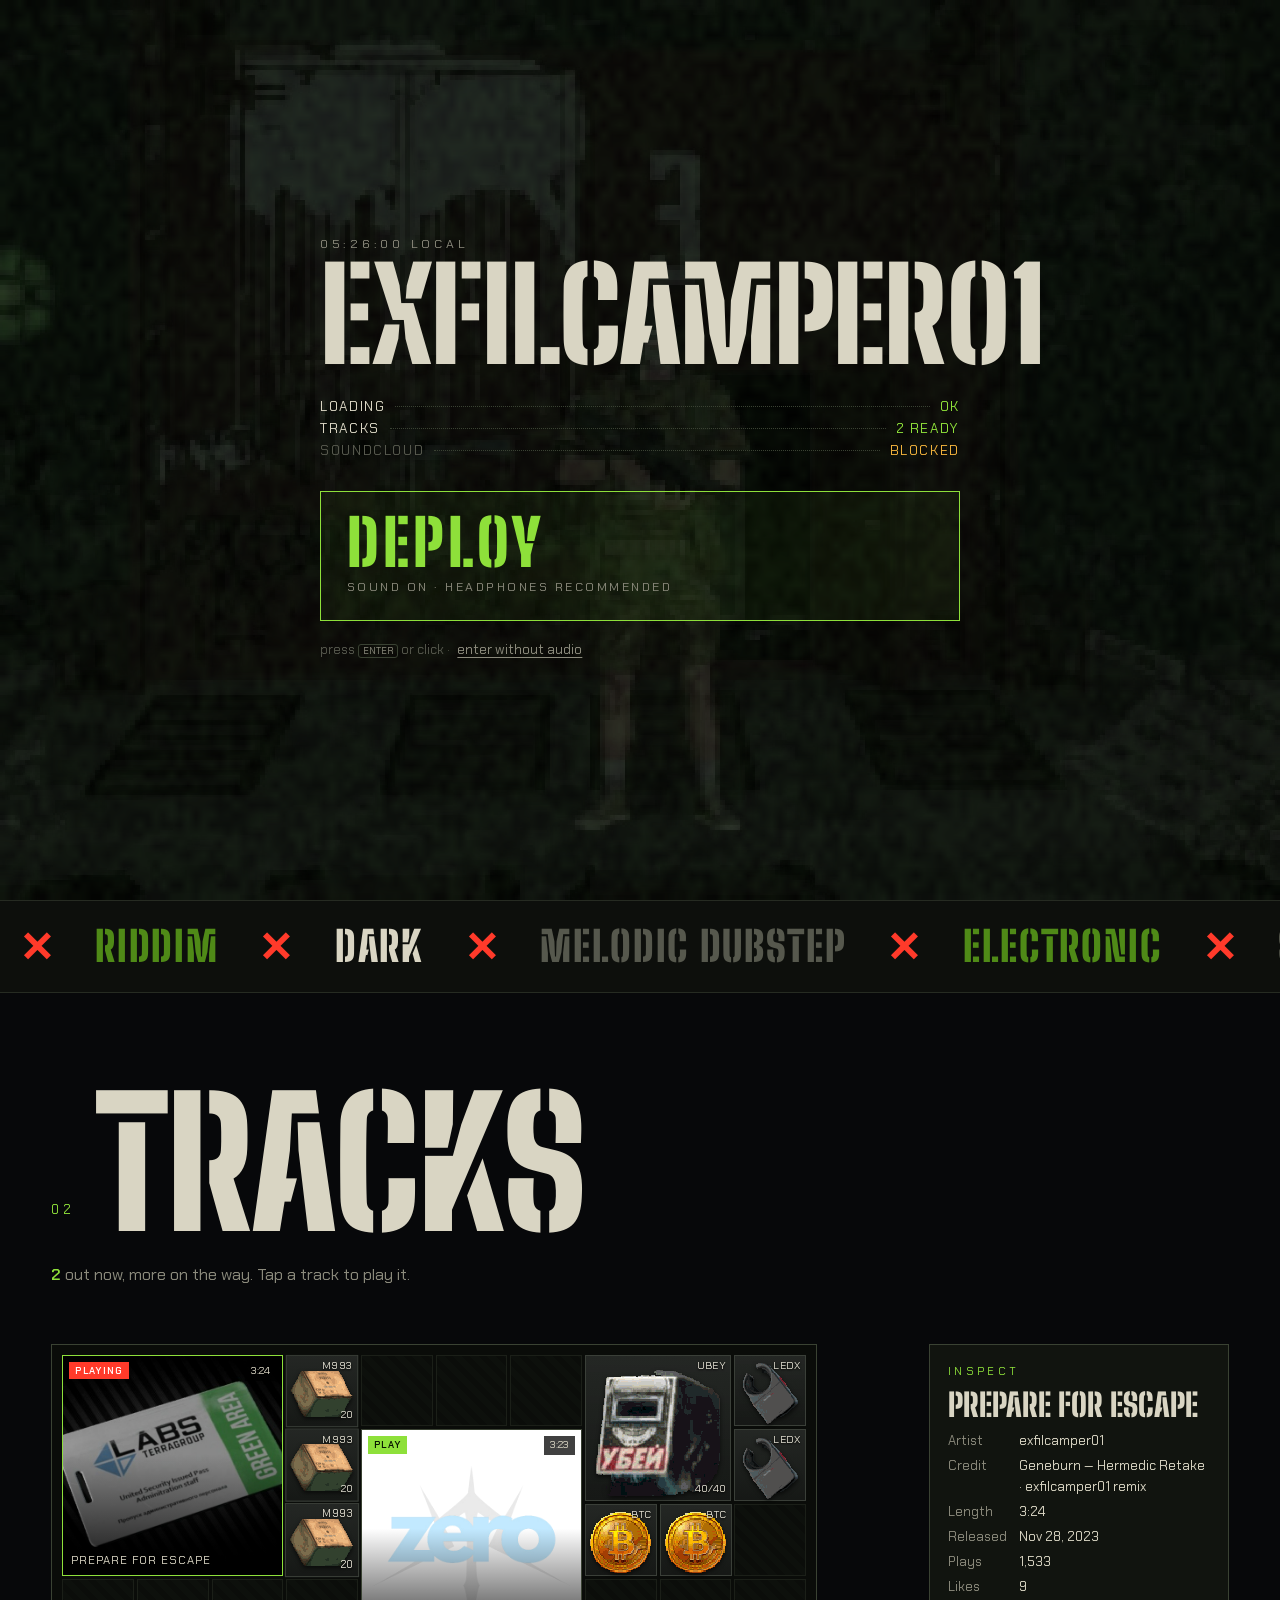
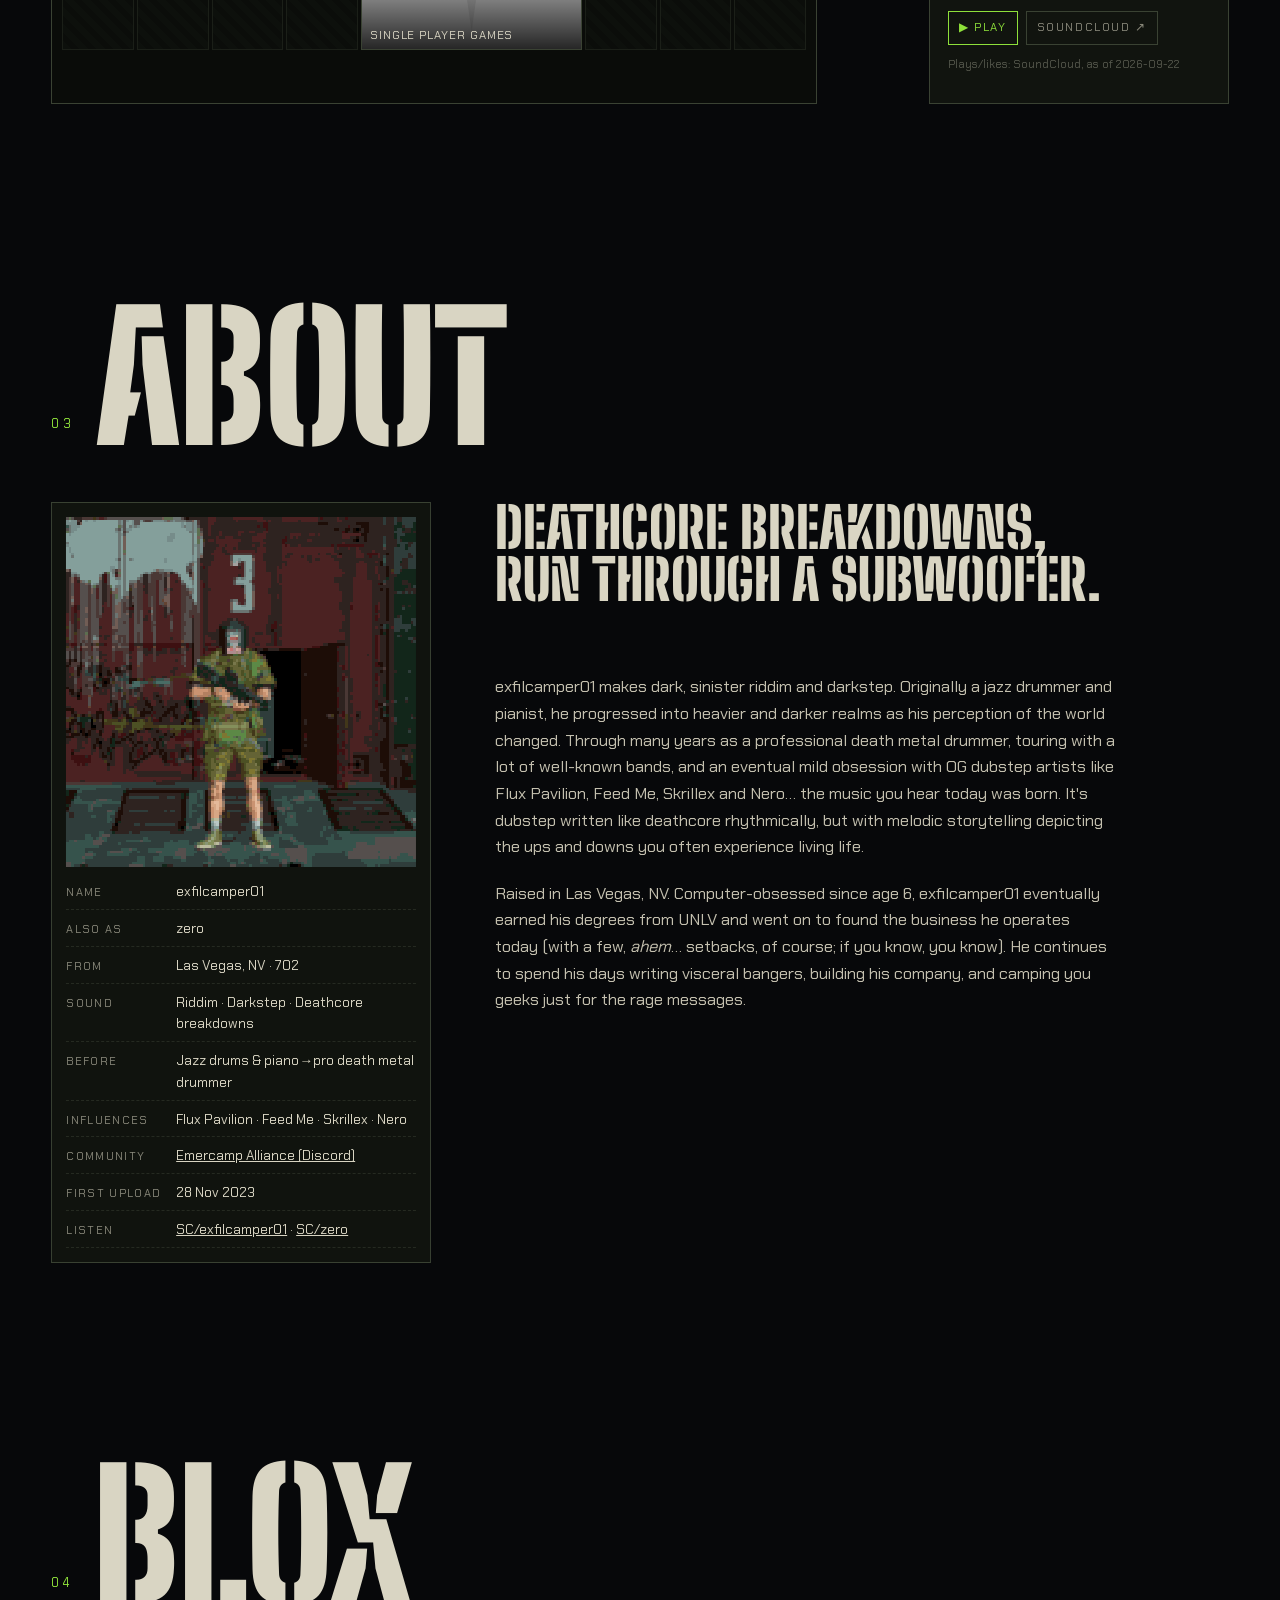
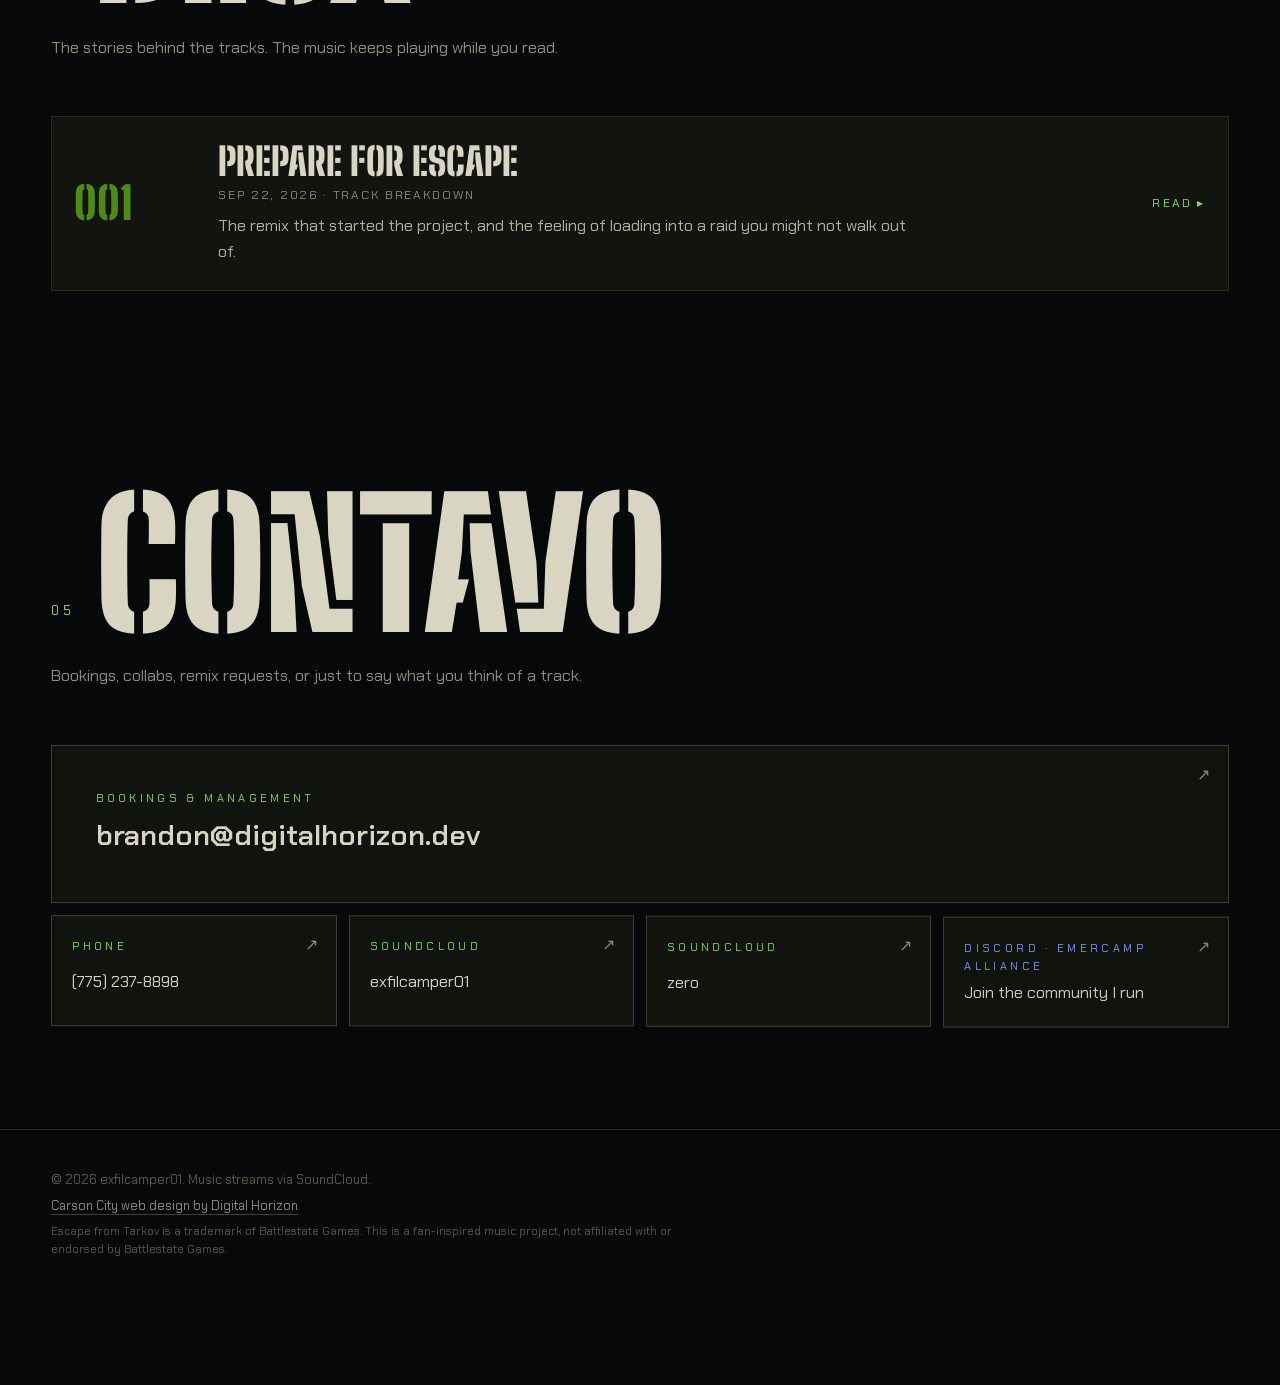
==== commit d02d98ba: "Ticker: slow scroll ~25% Co-Authored-By: Claude Opus 5.5 <noreply@anthropic.com>" ====
--- a/index.html
+++ b/index.html
@@ -23,7 +23,7 @@
 <link rel="preload" href="/assets/fonts/stencil.woff2" as="font" type="font/woff2" crossorigin>
 <link rel="preload" href="/assets/img/gate3-poster-v4.jpg" as="image">
 <link rel="preconnect" href="https://w.soundcloud.com">
-<link rel="stylesheet" href="/assets/css/site.css?v=202609221806">
+<link rel="stylesheet" href="/assets/css/site.css?v=202609221811">
 <script type="application/ld+json">
 {"@context":"https://schema.org","@graph":[
  {"@type":"MusicGroup","@id":"https://exfilcamper01.vercel.app/#artist","name":"exfilcamper01","alternateName":"zero","genre":["Dubstep","Riddim","Darkstep"],
@@ -272,8 +272,8 @@
 <script src="/assets/js/vendor/gsap.min.js"></script>
 <script src="/assets/js/vendor/ScrollTrigger.min.js"></script>
 <script src="/assets/js/vendor/ScrambleTextPlugin.min.js"></script>
-<script src="/assets/data/tracks.js?v=202609221806"></script>
-<script src="/assets/data/intel.js?v=202609221806"></script>
-<script src="/assets/js/app.js?v=202609221806"></script>
+<script src="/assets/data/tracks.js?v=202609221811"></script>
+<script src="/assets/data/intel.js?v=202609221811"></script>
+<script src="/assets/js/app.js?v=202609221811"></script>
 </body>
 </html>
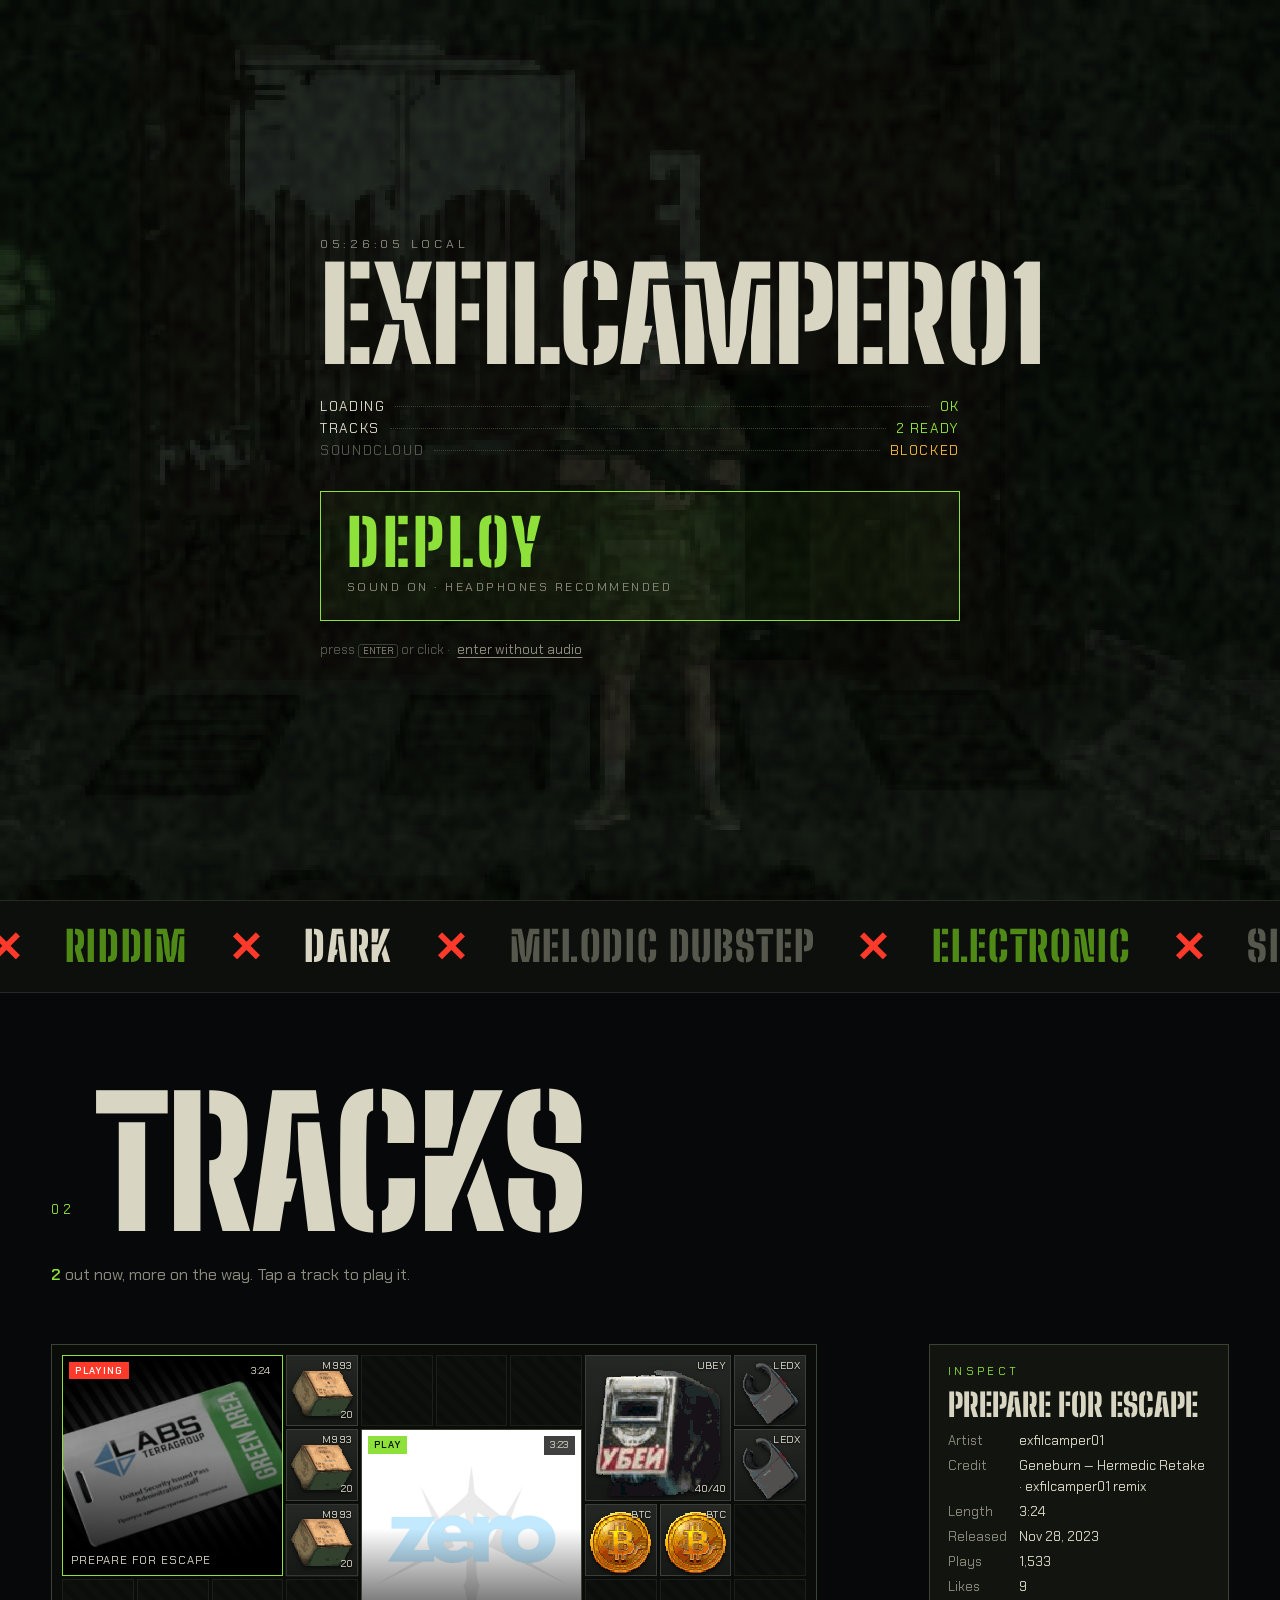
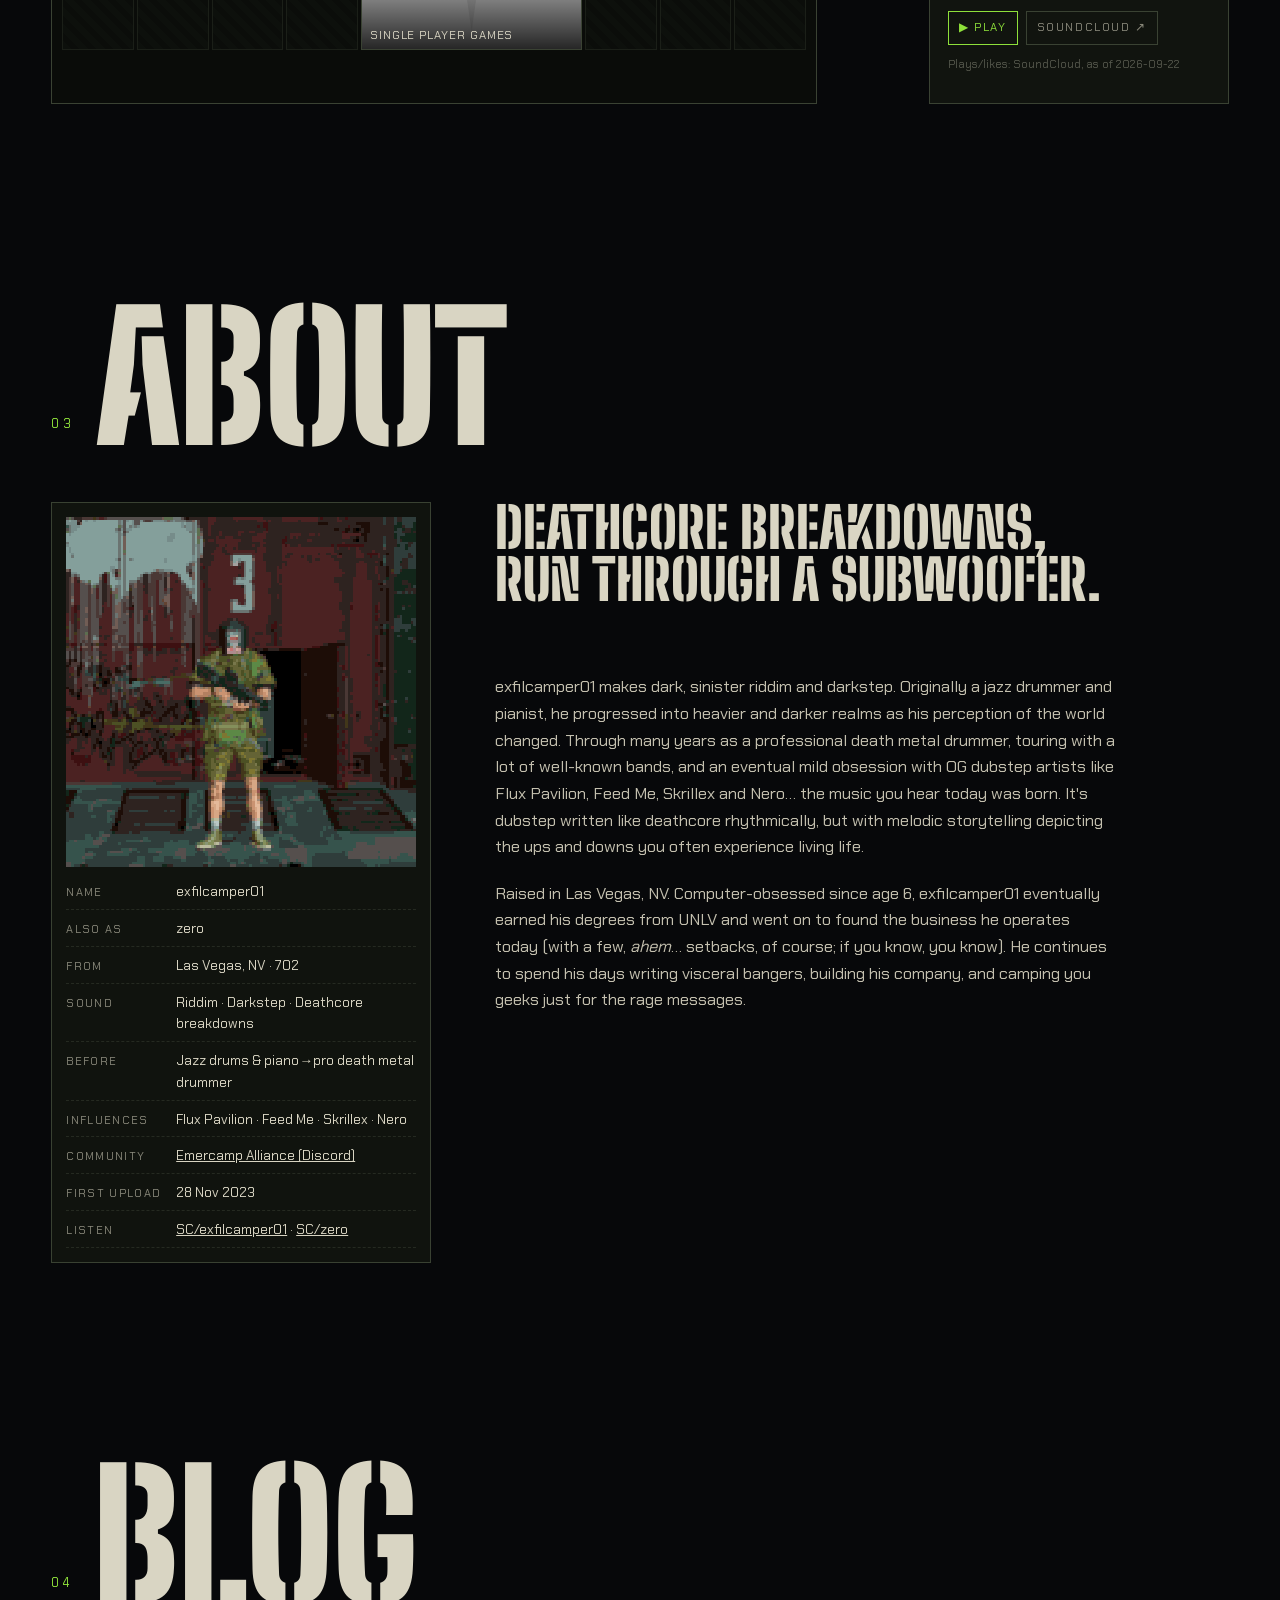
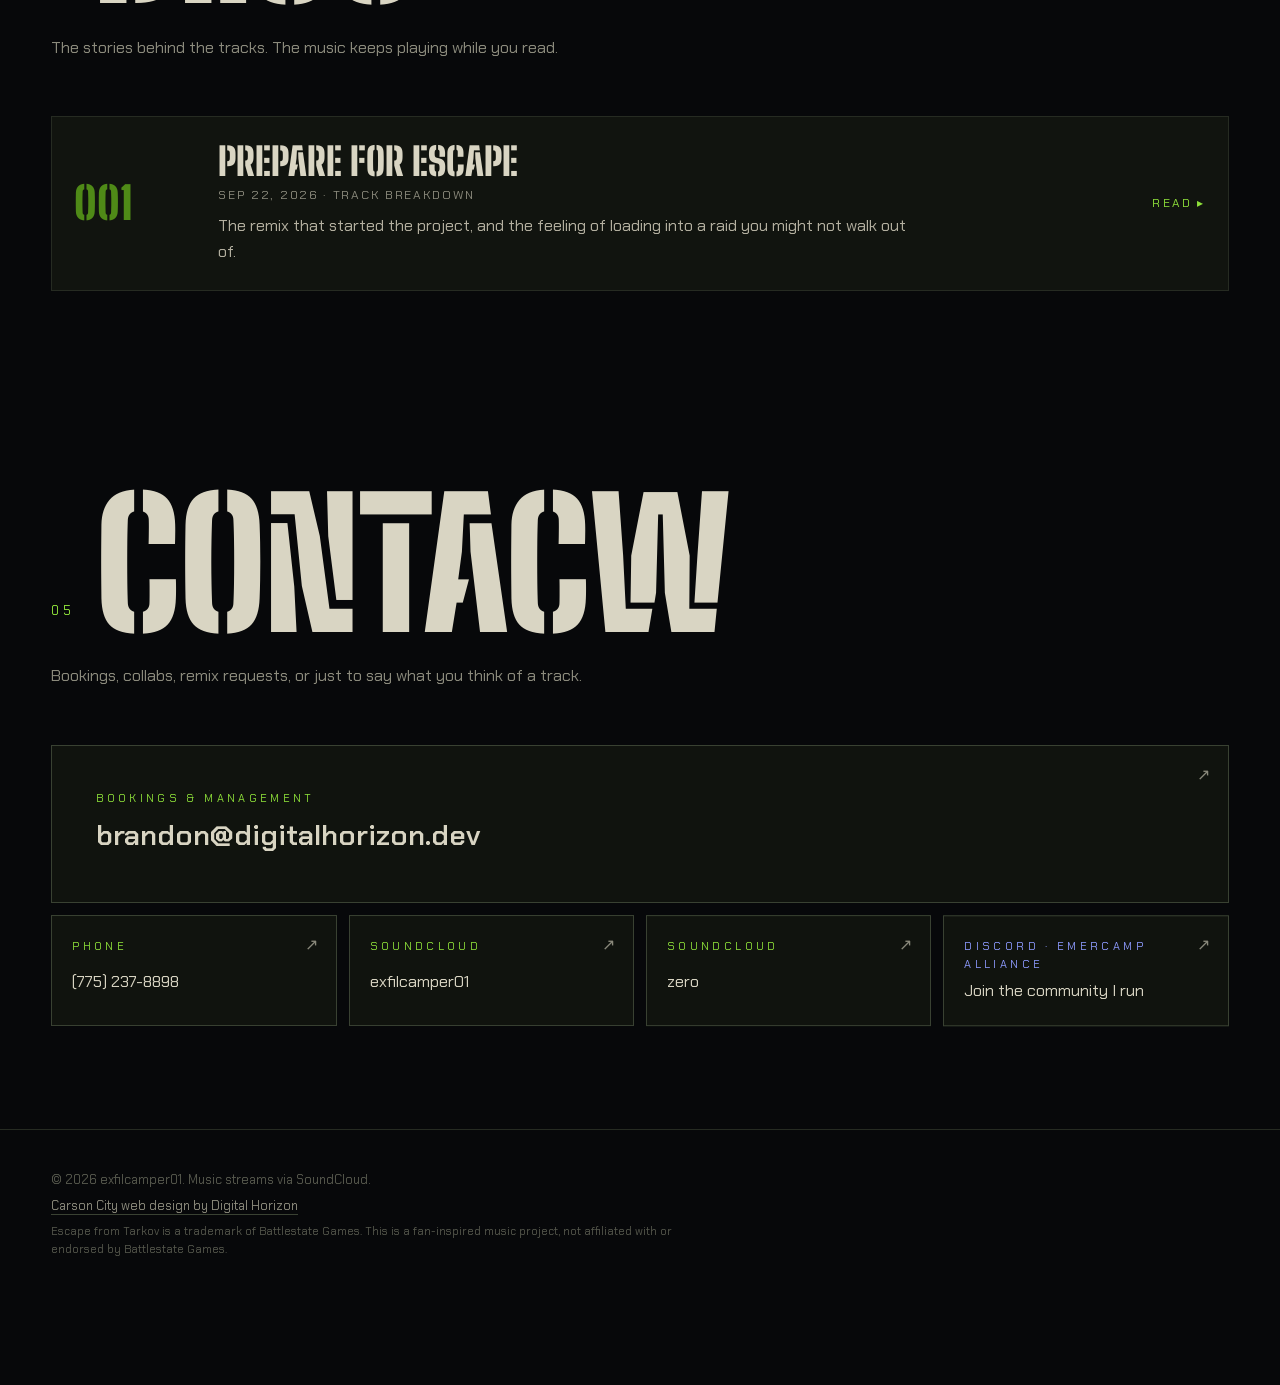
==== commit 54ebf24e: "Install Google Tag Manager container GTM-TL879H7H Co-Authored-By: Claude Opus 5.5 <noreply@anthropic" ====
--- a/index.html
+++ b/index.html
@@ -1,6 +1,13 @@
 <!doctype html>
 <html lang="en">
 <head>
+<!-- Google Tag Manager -->
+<script>(function(w,d,s,l,i){w[l]=w[l]||[];w[l].push({'gtm.start':
+new Date().getTime(),event:'gtm.js'});var f=d.getElementsByTagName(s)[0],
+j=d.createElement(s),dl=l!='dataLayer'?'&l='+l:'';j.async=true;j.src=
+'https://www.googletagmanager.com/gtm.js?id='+i+dl;f.parentNode.insertBefore(j,f);
+})(window,document,'script','dataLayer','GTM-TL879H7H');</script>
+<!-- End Google Tag Manager -->
 <meta charset="utf-8">
 <meta name="viewport" content="width=device-width, initial-scale=1, viewport-fit=cover">
 <title>exfilcamper01 — dark, sinister dubstep</title>
@@ -23,7 +30,7 @@
 <link rel="preload" href="/assets/fonts/stencil.woff2" as="font" type="font/woff2" crossorigin>
 <link rel="preload" href="/assets/img/gate3-poster-v4.jpg" as="image">
 <link rel="preconnect" href="https://w.soundcloud.com">
-<link rel="stylesheet" href="/assets/css/site.css?v=202609221811">
+<link rel="stylesheet" href="/assets/css/site.css?v=202609221818">
 <script type="application/ld+json">
 {"@context":"https://schema.org","@graph":[
  {"@type":"MusicGroup","@id":"https://exfilcamper01.vercel.app/#artist","name":"exfilcamper01","alternateName":"zero","genre":["Dubstep","Riddim","Darkstep"],
@@ -37,6 +44,10 @@
 </script>
 </head>
 <body class="is-gated">
+<!-- Google Tag Manager (noscript) -->
+<noscript><iframe src="https://www.googletagmanager.com/ns.html?id=GTM-TL879H7H"
+height="0" width="0" style="display:none;visibility:hidden"></iframe></noscript>
+<!-- End Google Tag Manager (noscript) -->
 
 <!-- ═══════════ DEPLOY GATE ═══════════ -->
 <div id="gate" role="dialog" aria-modal="true" aria-labelledby="gate-title">
@@ -272,8 +283,8 @@
 <script src="/assets/js/vendor/gsap.min.js"></script>
 <script src="/assets/js/vendor/ScrollTrigger.min.js"></script>
 <script src="/assets/js/vendor/ScrambleTextPlugin.min.js"></script>
-<script src="/assets/data/tracks.js?v=202609221811"></script>
-<script src="/assets/data/intel.js?v=202609221811"></script>
-<script src="/assets/js/app.js?v=202609221811"></script>
+<script src="/assets/data/tracks.js?v=202609221818"></script>
+<script src="/assets/data/intel.js?v=202609221818"></script>
+<script src="/assets/js/app.js?v=202609221818"></script>
 </body>
 </html>
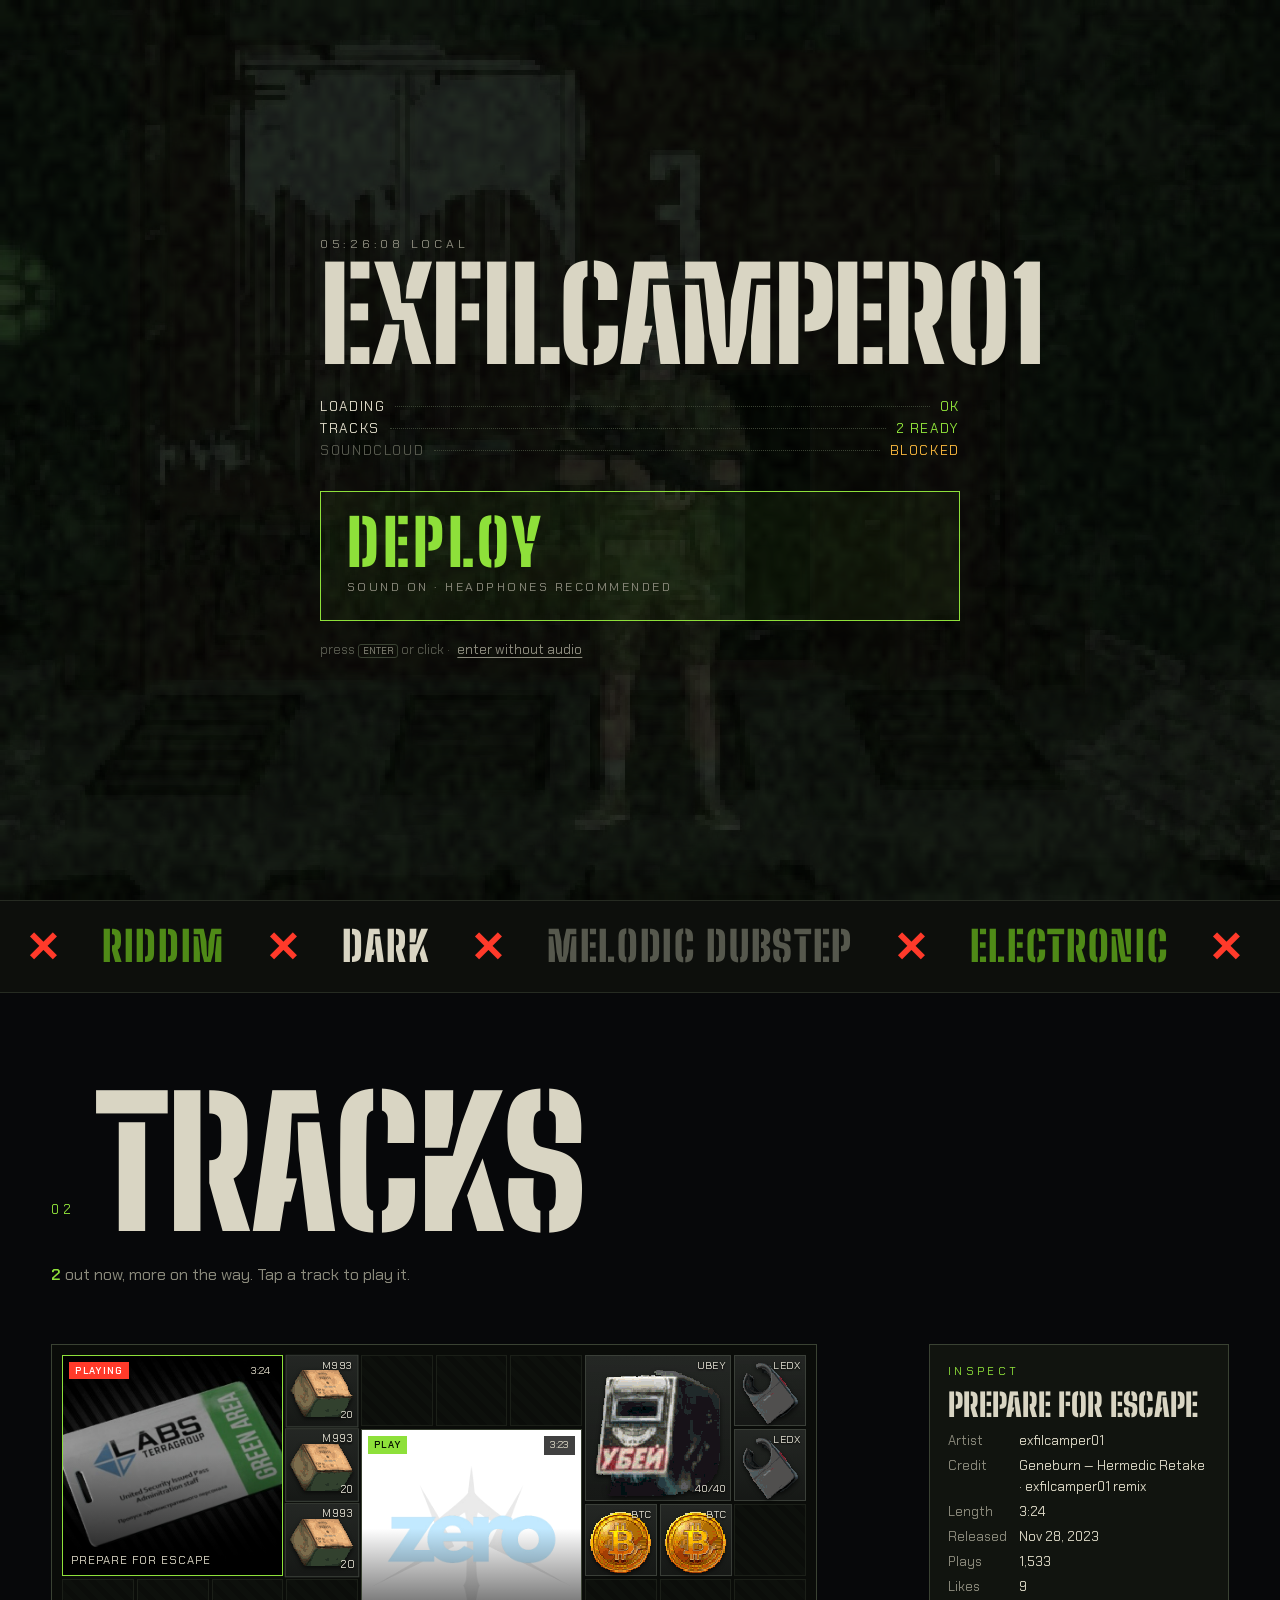
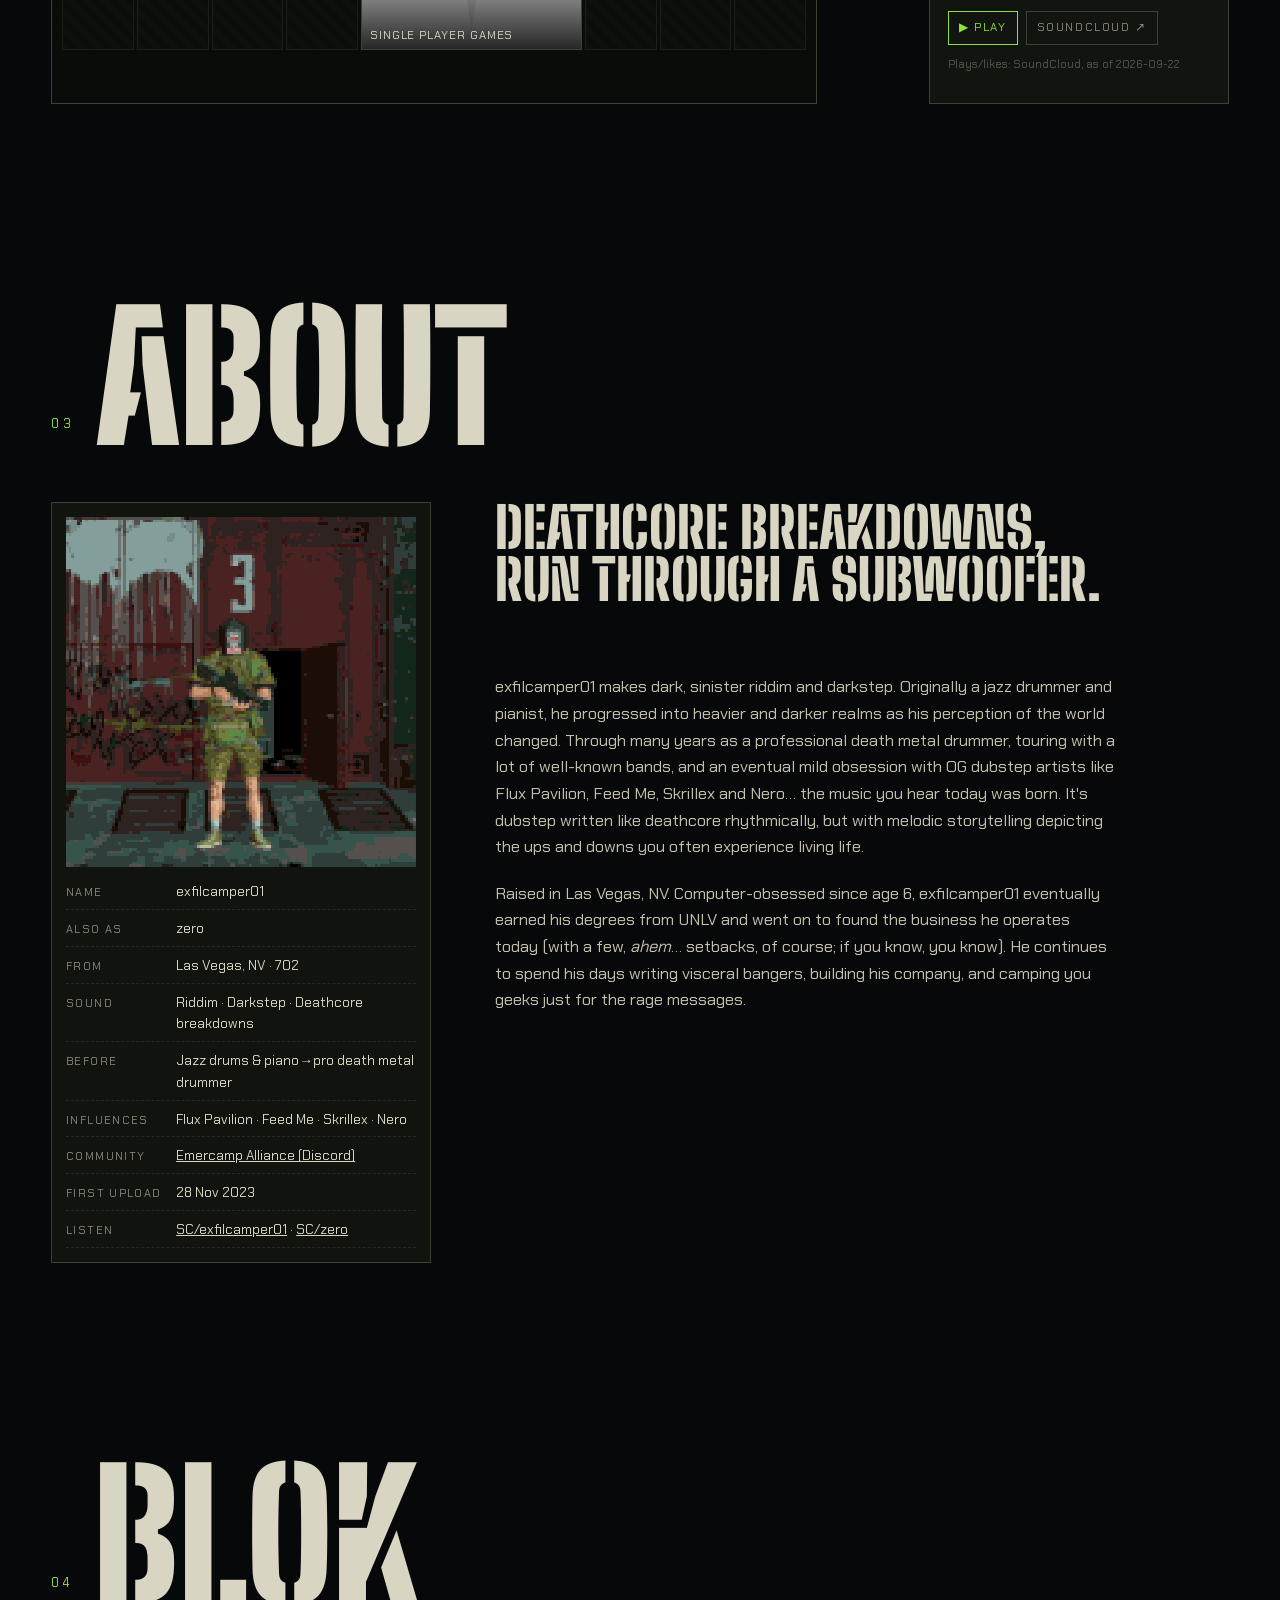
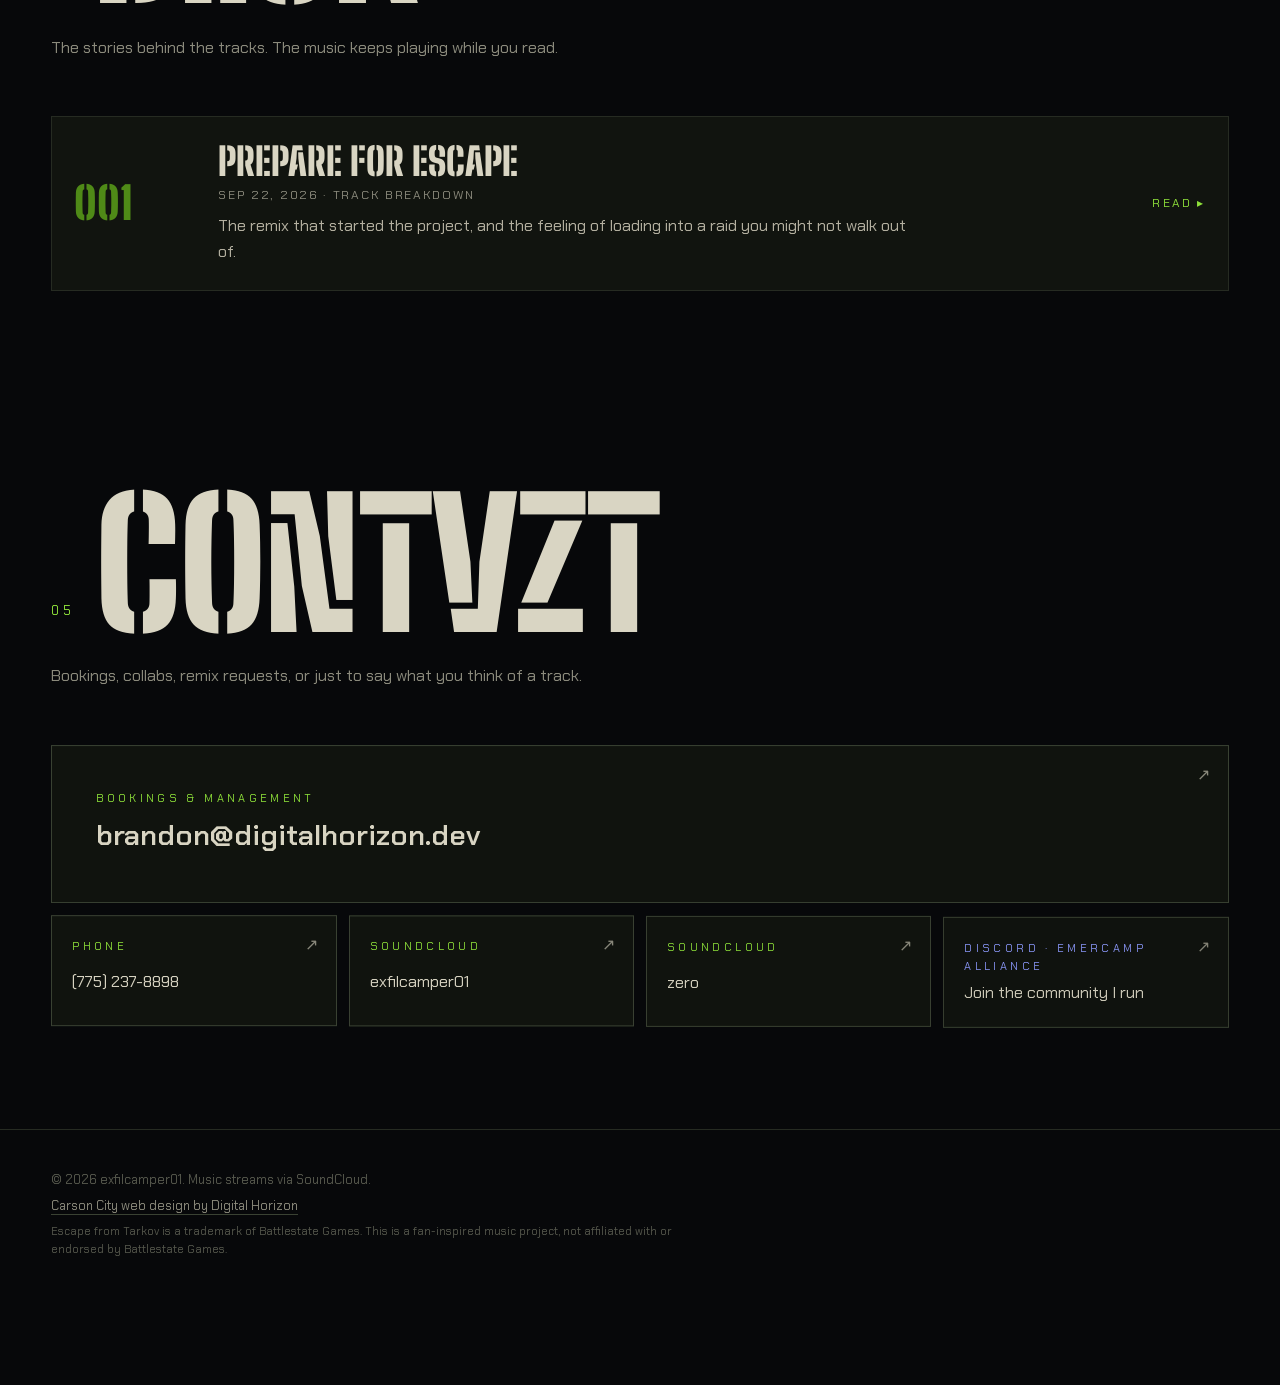
==== commit daa845d3: "Canonical/OG/schema URLs -> https://www.geartogetyoufolded.llc; share card shows new domain Co-Autho" ====
--- a/index.html
+++ b/index.html
@@ -13,32 +13,32 @@
 <title>exfilcamper01 — dark, sinister dubstep</title>
 <meta name="description" content="exfilcamper01: dark, sinister riddim and darkstep from a Las Vegas ex-death-metal drummer. Listen to Prepare for Escape, read the stories behind the tracks, and get in touch.">
 <meta name="theme-color" content="#07080a">
-<link rel="canonical" href="https://exfilcamper01.vercel.app/">
+<link rel="canonical" href="https://www.geartogetyoufolded.llc/">
 <meta property="og:type" content="music.song">
 <meta property="og:title" content="exfilcamper01 — Prepare for Escape">
 <meta property="og:description" content="Dark, sinister riddim and darkstep. Headphones on.">
-<meta property="og:image" content="https://exfilcamper01.vercel.app/assets/img/og-v4.jpg">
-<meta property="og:url" content="https://exfilcamper01.vercel.app/">
+<meta property="og:image" content="https://www.geartogetyoufolded.llc/assets/img/og-v5.jpg">
+<meta property="og:url" content="https://www.geartogetyoufolded.llc/">
 <meta property="music:musician" content="https://soundcloud.com/cargoelevatorclutch">
 <meta name="twitter:card" content="summary_large_image">
-<meta name="twitter:image" content="https://exfilcamper01.vercel.app/assets/img/og-v4.jpg">
+<meta name="twitter:image" content="https://www.geartogetyoufolded.llc/assets/img/og-v5.jpg">
 <meta property="og:image:width" content="1200">
 <meta property="og:image:height" content="630">
-<meta property="og:image:alt" content="exfilcamper01 — Prepare for Escape, play on exfilcamper01.vercel.app">
+<meta property="og:image:alt" content="exfilcamper01 — Prepare for Escape, play on geartogetyoufolded.llc">
 <meta property="og:site_name" content="exfilcamper01">
 <link rel="icon" href="/assets/img/favicon.svg" type="image/svg+xml">
 <link rel="preload" href="/assets/fonts/stencil.woff2" as="font" type="font/woff2" crossorigin>
 <link rel="preload" href="/assets/img/gate3-poster-v4.jpg" as="image">
 <link rel="preconnect" href="https://w.soundcloud.com">
-<link rel="stylesheet" href="/assets/css/site.css?v=202609221818">
+<link rel="stylesheet" href="/assets/css/site.css?v=202609221820">
 <script type="application/ld+json">
 {"@context":"https://schema.org","@graph":[
- {"@type":"MusicGroup","@id":"https://exfilcamper01.vercel.app/#artist","name":"exfilcamper01","alternateName":"zero","genre":["Dubstep","Riddim","Darkstep"],
-  "url":"https://exfilcamper01.vercel.app/","sameAs":["https://soundcloud.com/cargoelevatorclutch","https://soundcloud.com/iamzeroofficial","https://discord.gg/VfrqJbtkzf"],
+ {"@type":"MusicGroup","@id":"https://www.geartogetyoufolded.llc/#artist","name":"exfilcamper01","alternateName":"zero","genre":["Dubstep","Riddim","Darkstep"],
+  "url":"https://www.geartogetyoufolded.llc/","sameAs":["https://soundcloud.com/cargoelevatorclutch","https://soundcloud.com/iamzeroofficial","https://discord.gg/VfrqJbtkzf"],
   "email":"brandon@digitalhorizon.dev"},
- {"@type":"MusicRecording","name":"prepare for escape/hermedic retake - geneburn (exfilcamper01 remix)","byArtist":{"@id":"https://exfilcamper01.vercel.app/#artist"},
+ {"@type":"MusicRecording","name":"prepare for escape/hermedic retake - geneburn (exfilcamper01 remix)","byArtist":{"@id":"https://www.geartogetyoufolded.llc/#artist"},
   "duration":"PT3M25S","genre":"Dubstep","datePublished":"2023-11-28","url":"https://soundcloud.com/cargoelevatorclutch/prepare-for-escapehermedic-retake-geneburn-exfilcamper01-remix"},
- {"@type":"MusicRecording","name":"single player games","byArtist":{"@id":"https://exfilcamper01.vercel.app/#artist"},
+ {"@type":"MusicRecording","name":"single player games","byArtist":{"@id":"https://www.geartogetyoufolded.llc/#artist"},
   "duration":"PT3M23S","genre":"Dubstep","datePublished":"2024-08-02","url":"https://soundcloud.com/iamzeroofficial/singleplayergames"}
 ]}
 </script>
@@ -283,8 +283,8 @@
 <script src="/assets/js/vendor/gsap.min.js"></script>
 <script src="/assets/js/vendor/ScrollTrigger.min.js"></script>
 <script src="/assets/js/vendor/ScrambleTextPlugin.min.js"></script>
-<script src="/assets/data/tracks.js?v=202609221818"></script>
-<script src="/assets/data/intel.js?v=202609221818"></script>
-<script src="/assets/js/app.js?v=202609221818"></script>
+<script src="/assets/data/tracks.js?v=202609221820"></script>
+<script src="/assets/data/intel.js?v=202609221820"></script>
+<script src="/assets/js/app.js?v=202609221820"></script>
 </body>
 </html>
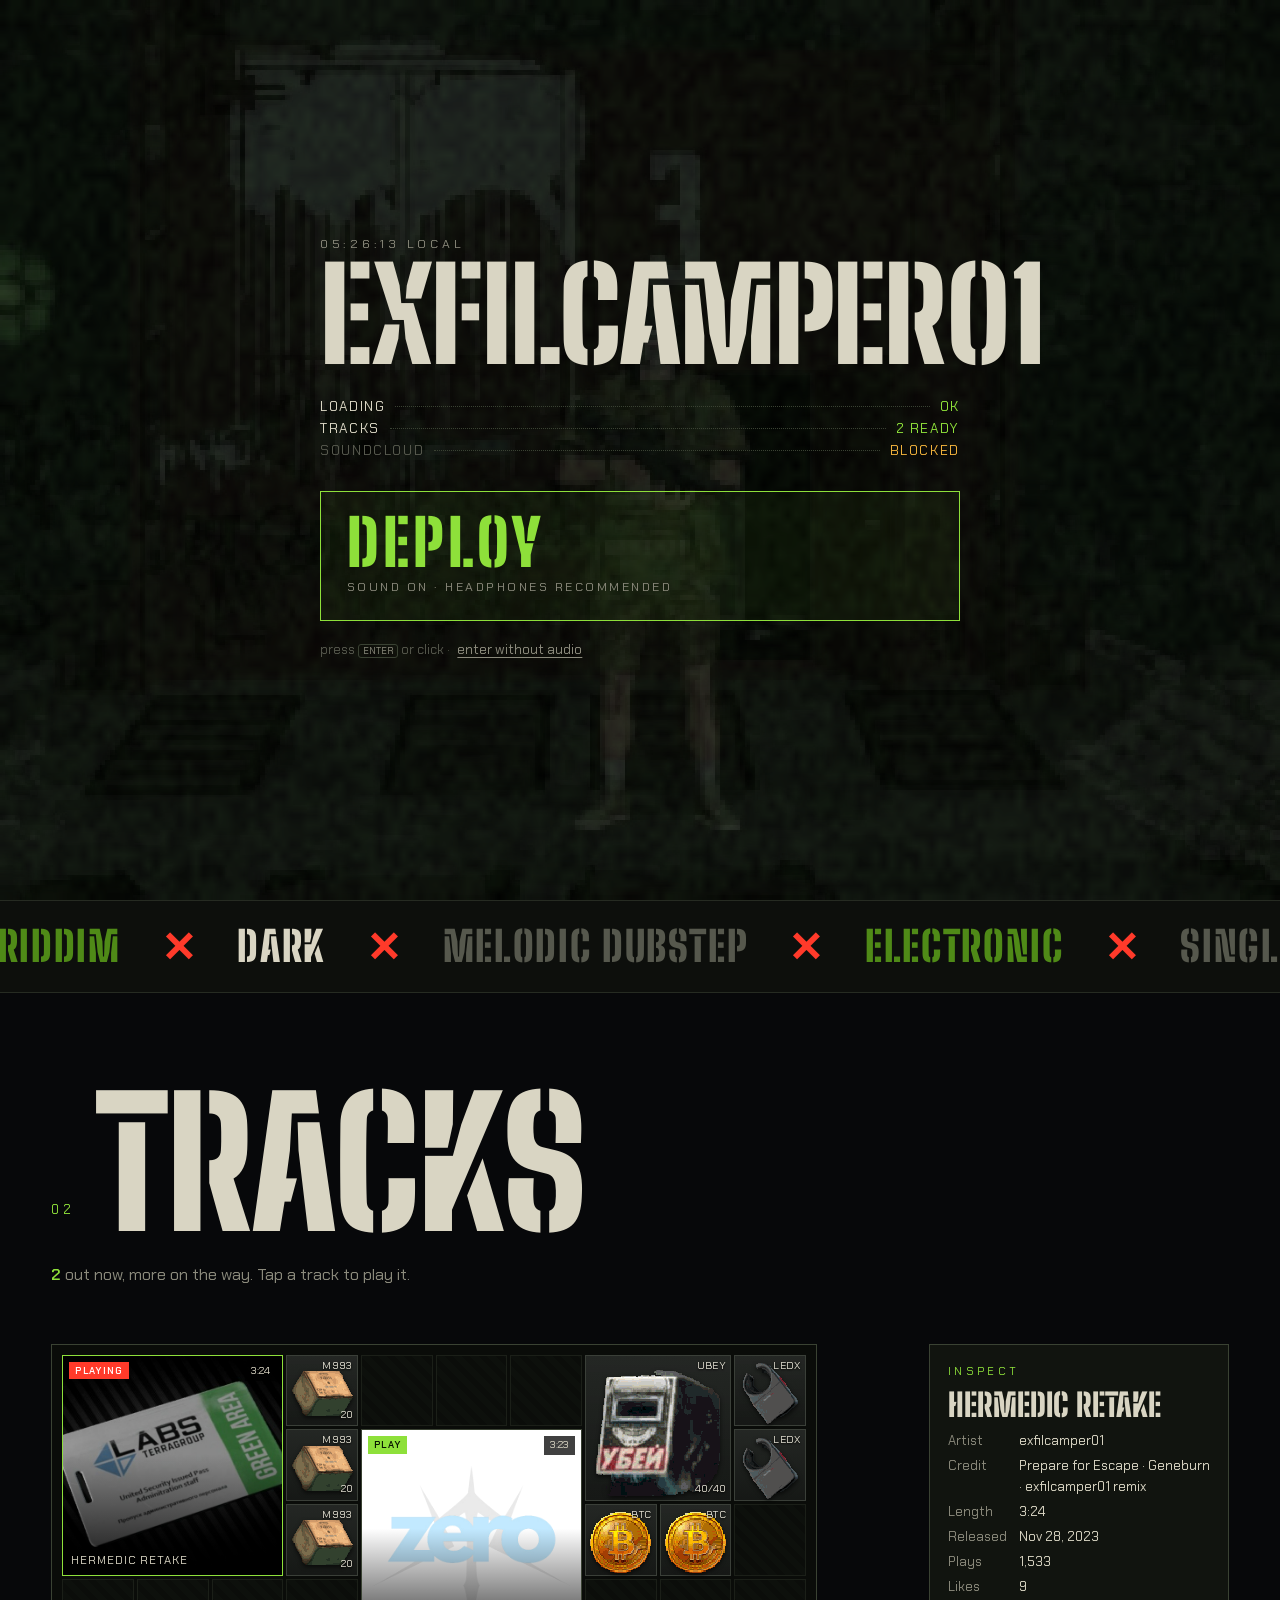
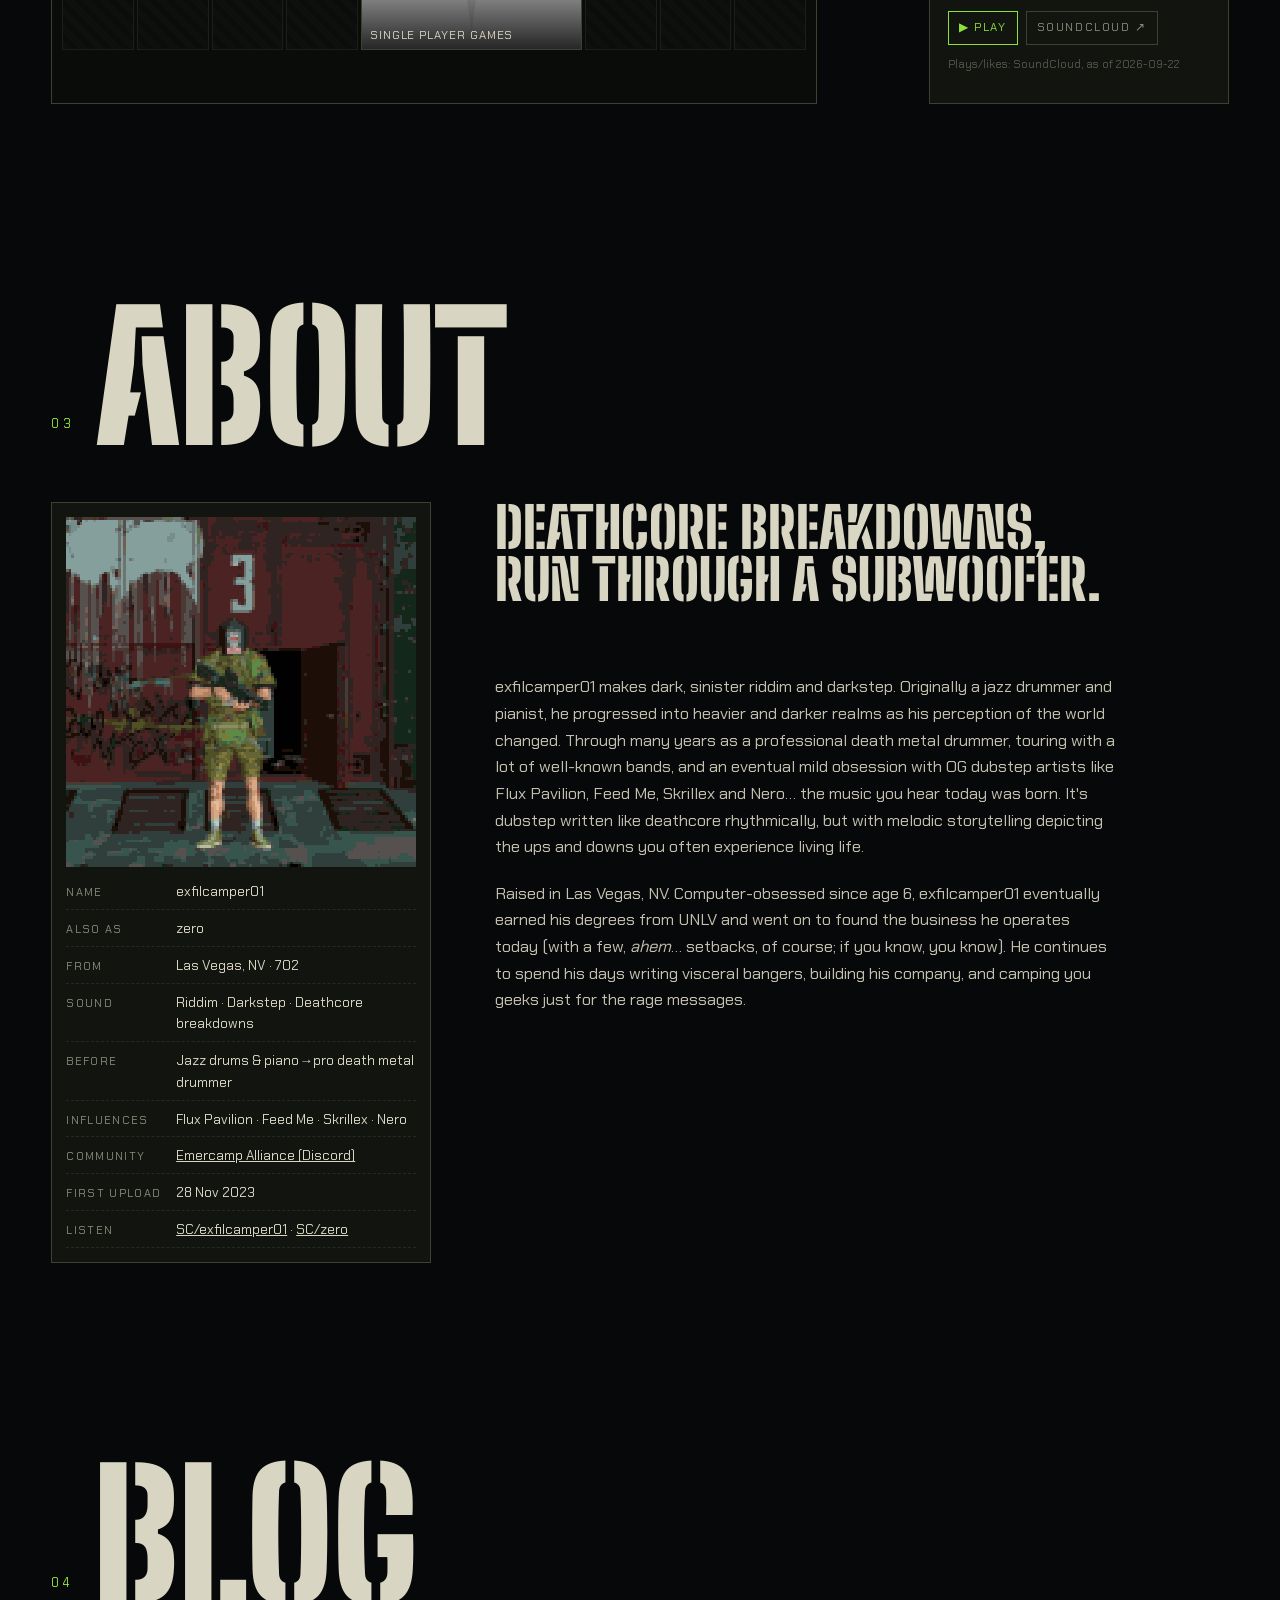
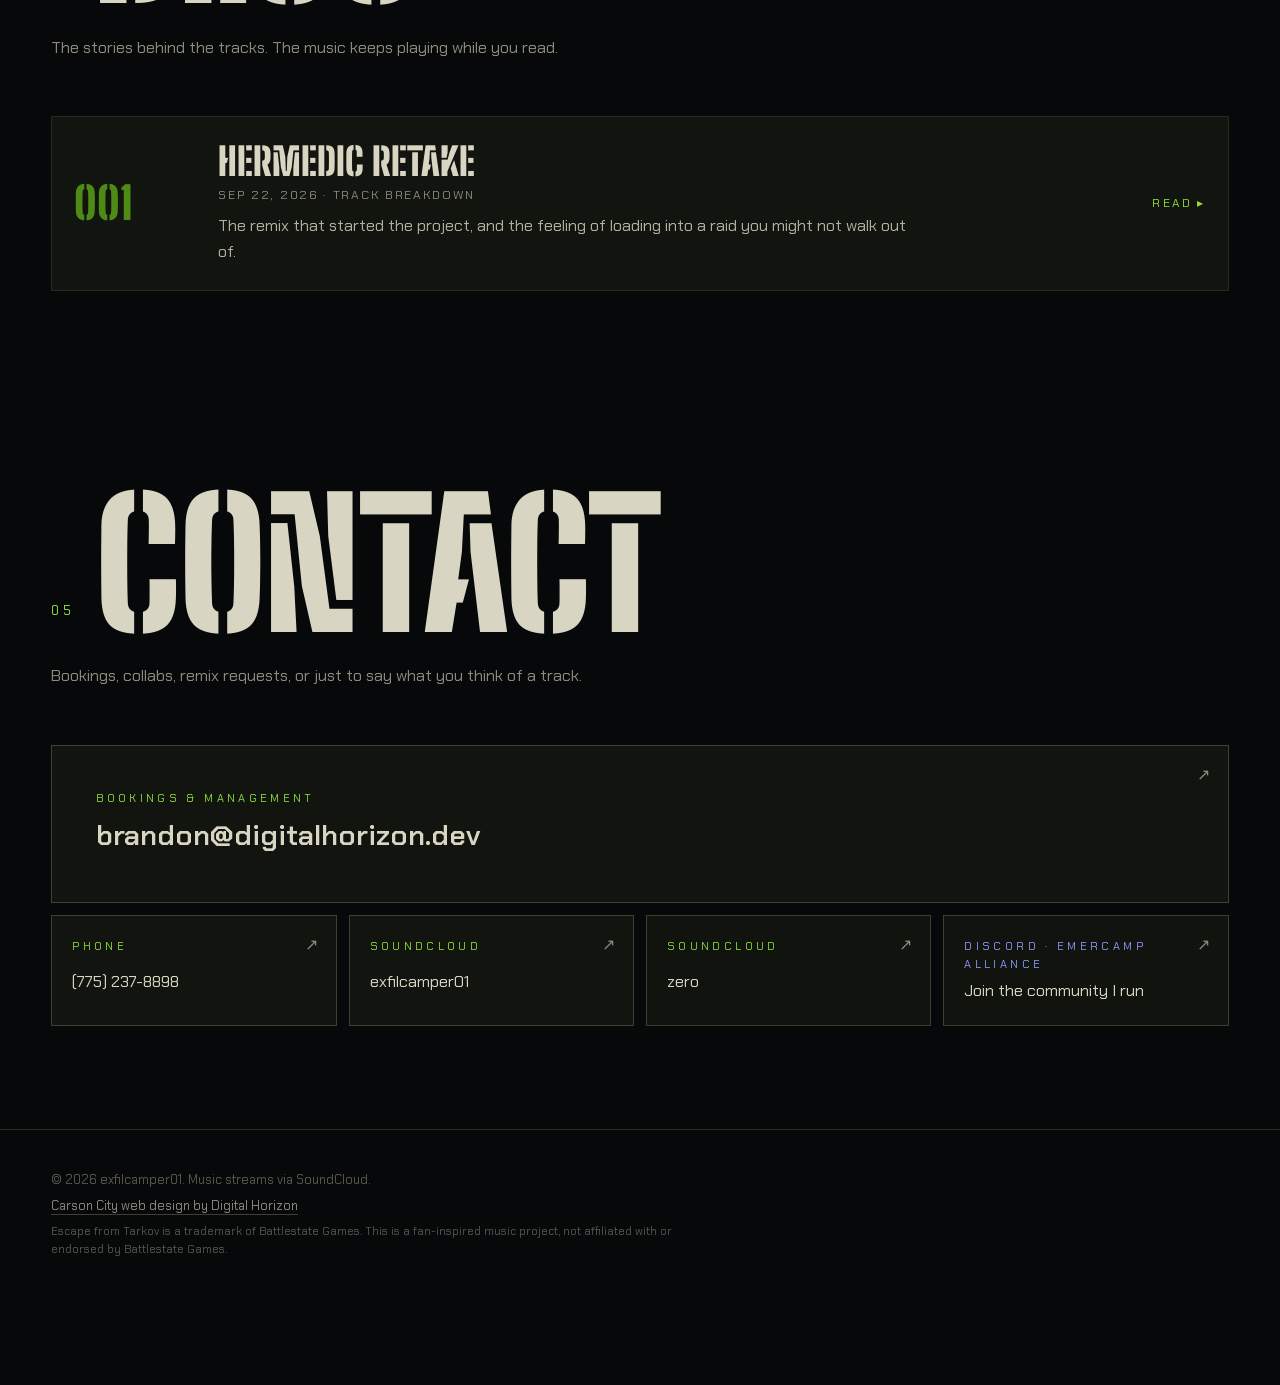
==== commit bea9e841: "Rename featured track title to Hermedic Retake (credit keeps Prepare for Escape); new share card Co-" ====
--- a/index.html
+++ b/index.html
@@ -11,26 +11,26 @@
 <meta charset="utf-8">
 <meta name="viewport" content="width=device-width, initial-scale=1, viewport-fit=cover">
 <title>exfilcamper01 — dark, sinister dubstep</title>
-<meta name="description" content="exfilcamper01: dark, sinister riddim and darkstep from a Las Vegas ex-death-metal drummer. Listen to Prepare for Escape, read the stories behind the tracks, and get in touch.">
+<meta name="description" content="exfilcamper01: dark, sinister riddim and darkstep from a Las Vegas ex-death-metal drummer. Listen to Hermedic Retake, read the stories behind the tracks, and get in touch.">
 <meta name="theme-color" content="#07080a">
 <link rel="canonical" href="https://www.geartogetyoufolded.llc/">
 <meta property="og:type" content="music.song">
-<meta property="og:title" content="exfilcamper01 — Prepare for Escape">
+<meta property="og:title" content="exfilcamper01 — Hermedic Retake">
 <meta property="og:description" content="Dark, sinister riddim and darkstep. Headphones on.">
-<meta property="og:image" content="https://www.geartogetyoufolded.llc/assets/img/og-v5.jpg">
+<meta property="og:image" content="https://www.geartogetyoufolded.llc/assets/img/og-v6.jpg">
 <meta property="og:url" content="https://www.geartogetyoufolded.llc/">
 <meta property="music:musician" content="https://soundcloud.com/cargoelevatorclutch">
 <meta name="twitter:card" content="summary_large_image">
-<meta name="twitter:image" content="https://www.geartogetyoufolded.llc/assets/img/og-v5.jpg">
+<meta name="twitter:image" content="https://www.geartogetyoufolded.llc/assets/img/og-v6.jpg">
 <meta property="og:image:width" content="1200">
 <meta property="og:image:height" content="630">
-<meta property="og:image:alt" content="exfilcamper01 — Prepare for Escape, play on geartogetyoufolded.llc">
+<meta property="og:image:alt" content="exfilcamper01 — Hermedic Retake, play on geartogetyoufolded.llc">
 <meta property="og:site_name" content="exfilcamper01">
 <link rel="icon" href="/assets/img/favicon.svg" type="image/svg+xml">
 <link rel="preload" href="/assets/fonts/stencil.woff2" as="font" type="font/woff2" crossorigin>
 <link rel="preload" href="/assets/img/gate3-poster-v4.jpg" as="image">
 <link rel="preconnect" href="https://w.soundcloud.com">
-<link rel="stylesheet" href="/assets/css/site.css?v=202609221820">
+<link rel="stylesheet" href="/assets/css/site.css?v=202609221934">
 <script type="application/ld+json">
 {"@context":"https://schema.org","@graph":[
  {"@type":"MusicGroup","@id":"https://www.geartogetyoufolded.llc/#artist","name":"exfilcamper01","alternateName":"zero","genre":["Dubstep","Riddim","Darkstep"],
@@ -100,10 +100,10 @@
 
   <div class="raid-grid">
     <div class="raid-left">
-      <img class="now-art" id="now-art" src="/assets/img/prepare-for-escape.jpg" alt="Artwork for Prepare for Escape" width="88" height="88">
+      <img class="now-art" id="now-art" src="/assets/img/prepare-for-escape.jpg" alt="Artwork for Hermedic Retake" width="88" height="88">
       <p class="eyebrow"><span class="rec"></span><span id="now-state">READY</span> · <span id="now-account">exfilcamper01</span></p>
-      <h2 class="raid-title glitch" id="now-title" data-text="Prepare for Escape">Prepare for Escape</h2>
-      <p class="raid-credit" id="now-credit">Geneburn — Hermedic Retake · exfilcamper01 remix</p>
+      <h2 class="raid-title glitch" id="now-title" data-text="Hermedic Retake">Hermedic Retake</h2>
+      <p class="raid-credit" id="now-credit">Prepare for Escape · Geneburn · exfilcamper01 remix</p>
       <ul class="raid-tags" id="now-tags"></ul>
       <a class="hero-follow" id="hero-follow" href="https://soundcloud.com/cargoelevatorclutch" target="_blank" rel="noopener">Follow on SoundCloud ↗</a>
       <a class="hero-follow discord" href="https://discord.gg/VfrqJbtkzf" target="_blank" rel="noopener">Join the Discord ↗</a>
@@ -142,7 +142,7 @@
       <span class="scrub-hover" id="scrub-hover"></span>
     </div>
     <div class="deck-meta">
-      <span class="deck-now" id="deck-now">Prepare for Escape</span>
+      <span class="deck-now" id="deck-now">Hermedic Retake</span>
       <span class="time"><b id="t-cur">0:00</b> / <span id="t-dur">3:24</span></span>
       <label class="vol"><span>VOL</span><input type="range" id="vol" min="0" max="100" value="85" aria-label="Volume"></label>
       <a class="sc-attr" id="sc-link" href="https://soundcloud.com/cargoelevatorclutch/prepare-for-escapehermedic-retake-geneburn-exfilcamper01-remix" target="_blank" rel="noopener">Streaming via SoundCloud ↗</a>
@@ -250,7 +250,7 @@
   <div class="extract-inner">
     <p class="extract-k">TRACK COMPLETE</p>
     <h2 id="extract-title" class="extract-title">EXTRACTED</h2>
-    <p class="extract-sub">That was <b id="extract-track">Prepare for Escape</b> · <b id="extract-time">3:24</b></p>
+    <p class="extract-sub">That was <b id="extract-track">Hermedic Retake</b> · <b id="extract-time">3:24</b></p>
     <div class="extract-actions">
       <button class="x-btn primary" id="x-next">NEXT ▸ <span id="x-next-title"></span></button>
       <button class="x-btn" id="x-again">PLAY AGAIN</button>
@@ -283,8 +283,8 @@
 <script src="/assets/js/vendor/gsap.min.js"></script>
 <script src="/assets/js/vendor/ScrollTrigger.min.js"></script>
 <script src="/assets/js/vendor/ScrambleTextPlugin.min.js"></script>
-<script src="/assets/data/tracks.js?v=202609221820"></script>
-<script src="/assets/data/intel.js?v=202609221820"></script>
-<script src="/assets/js/app.js?v=202609221820"></script>
+<script src="/assets/data/tracks.js?v=202609221934"></script>
+<script src="/assets/data/intel.js?v=202609221934"></script>
+<script src="/assets/js/app.js?v=202609221934"></script>
 </body>
 </html>
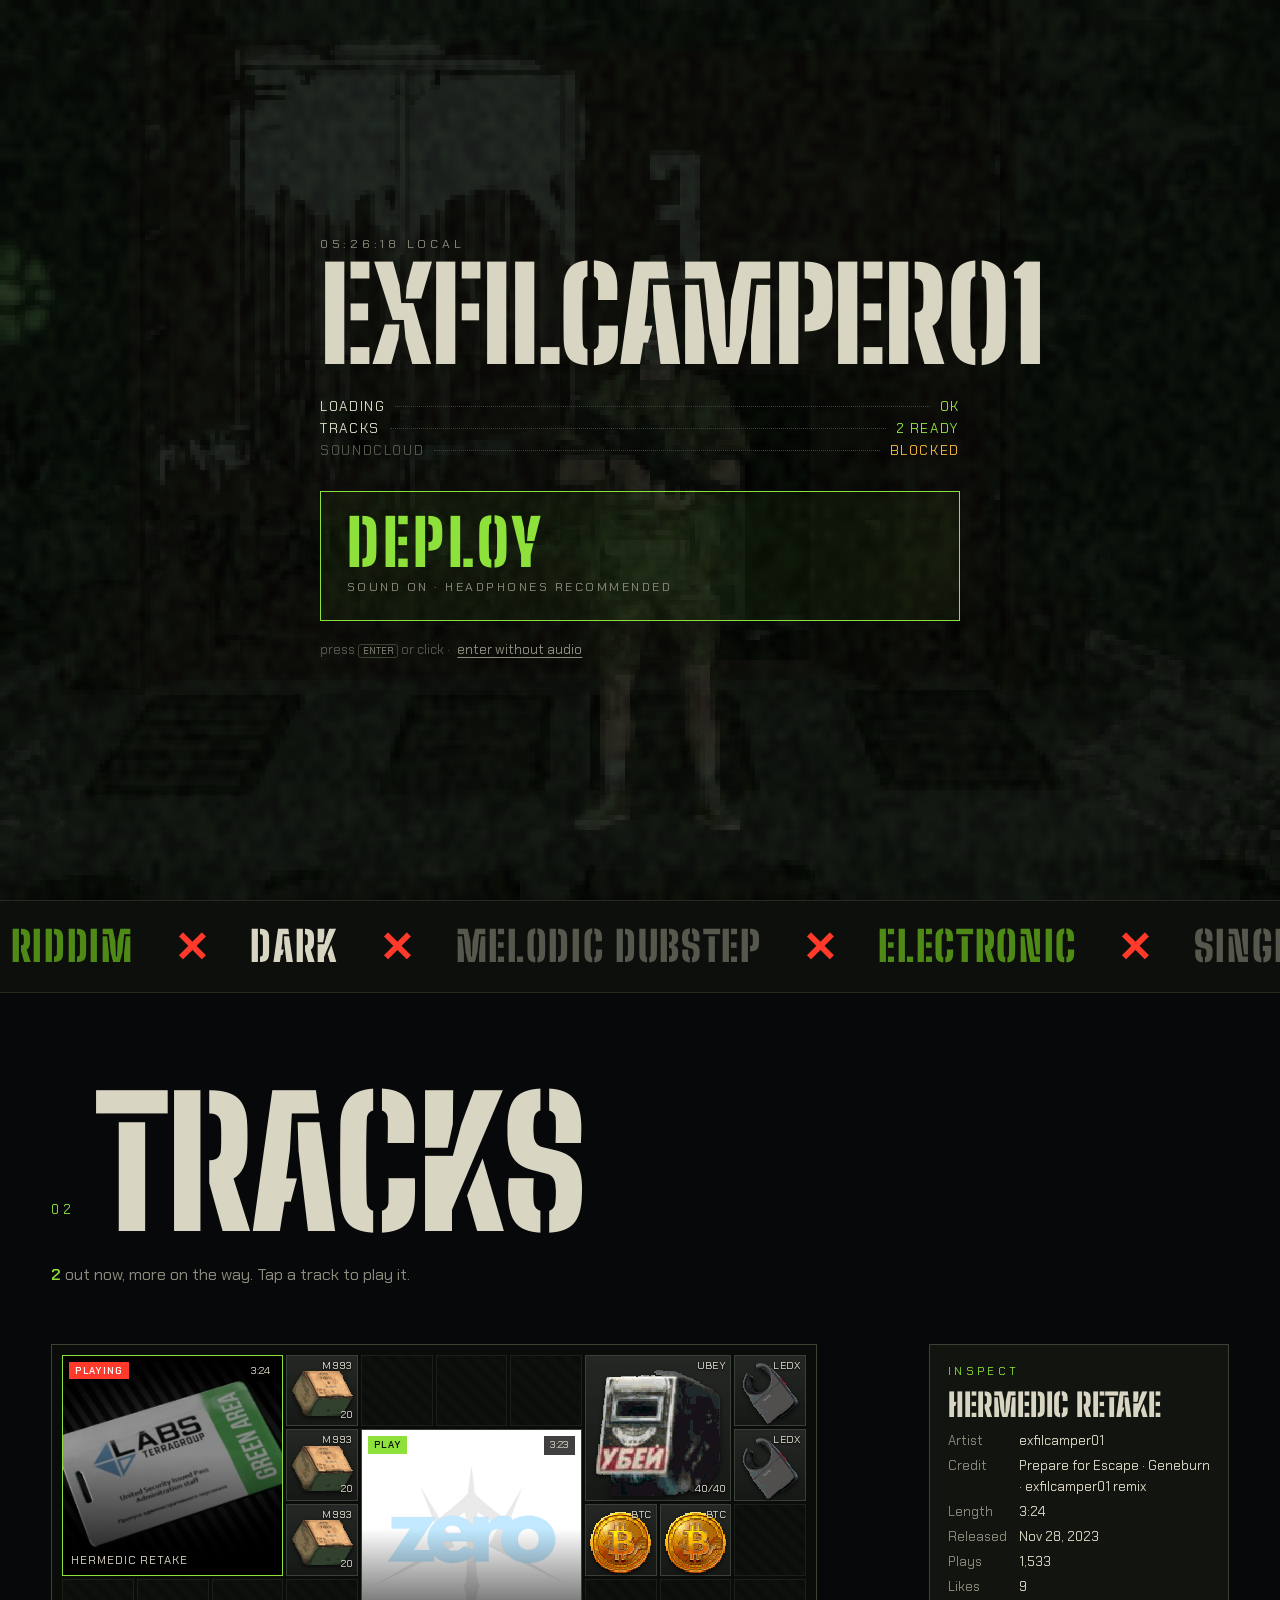
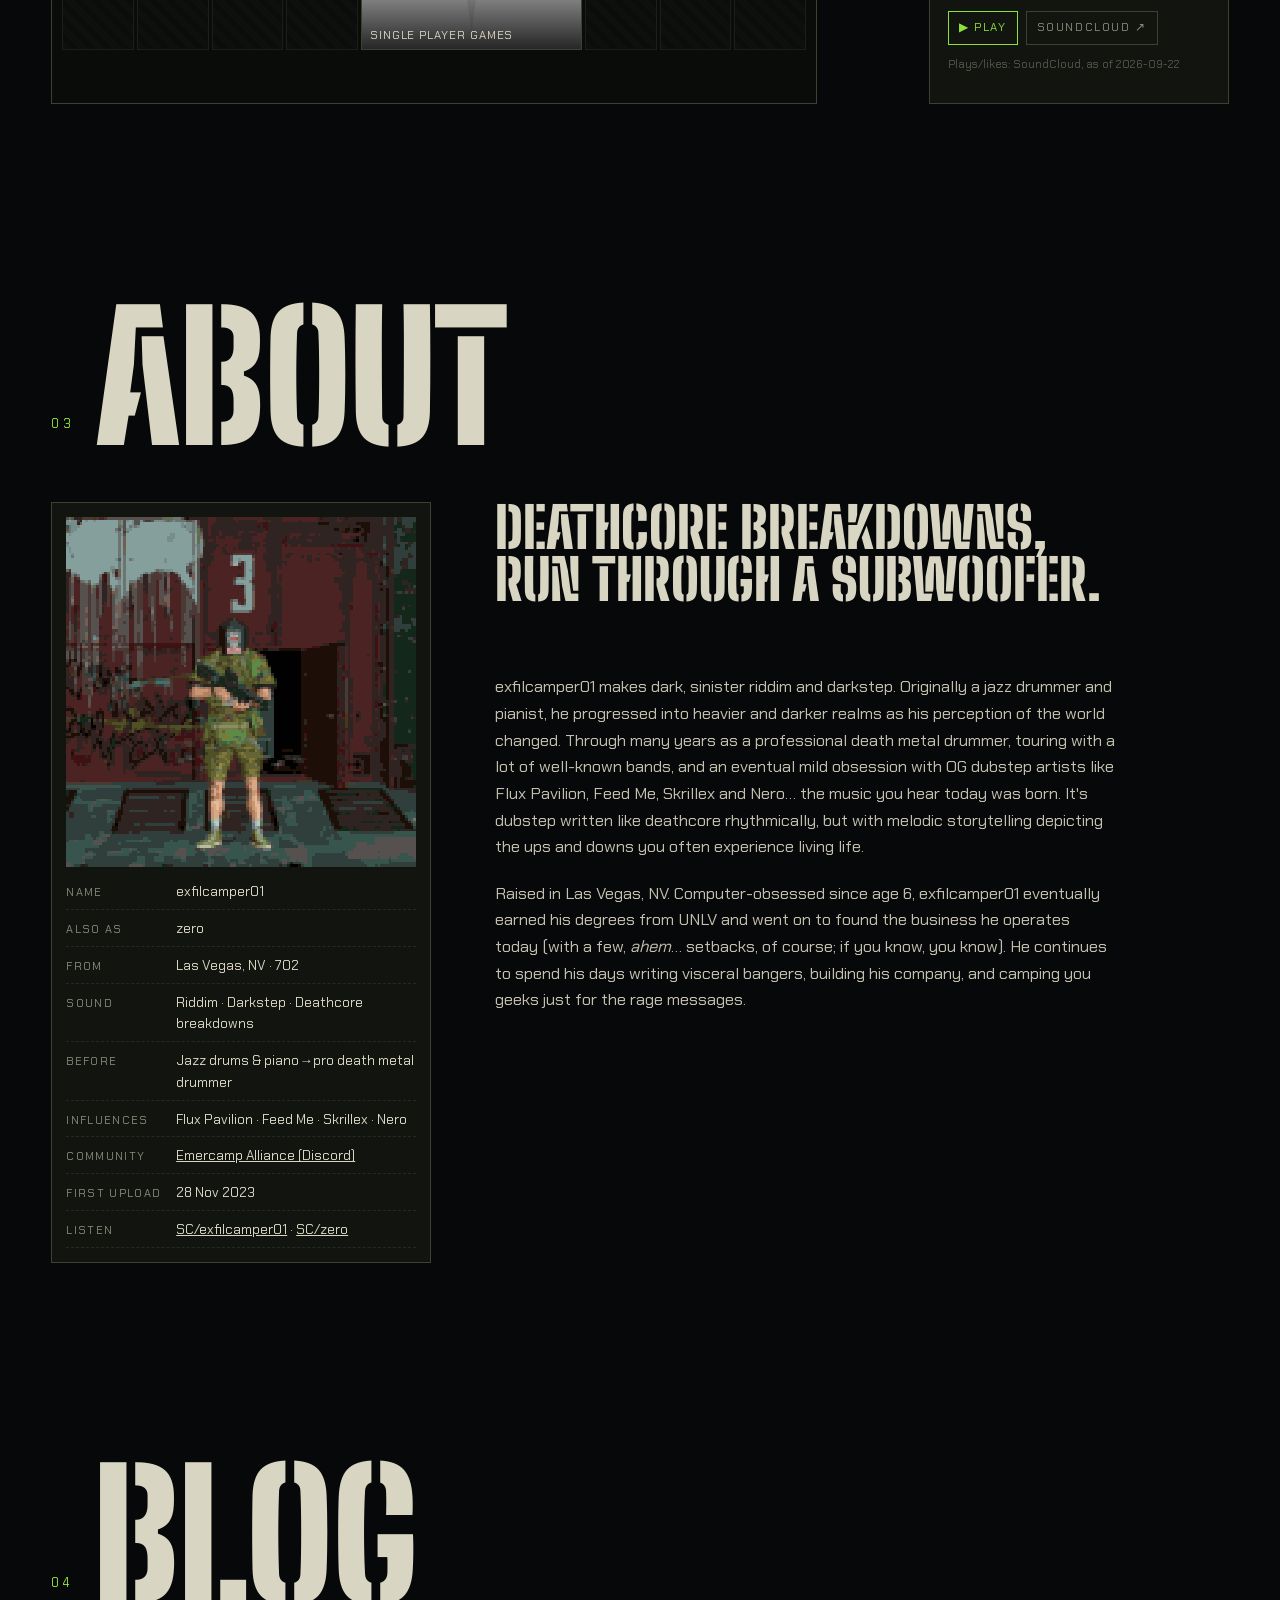
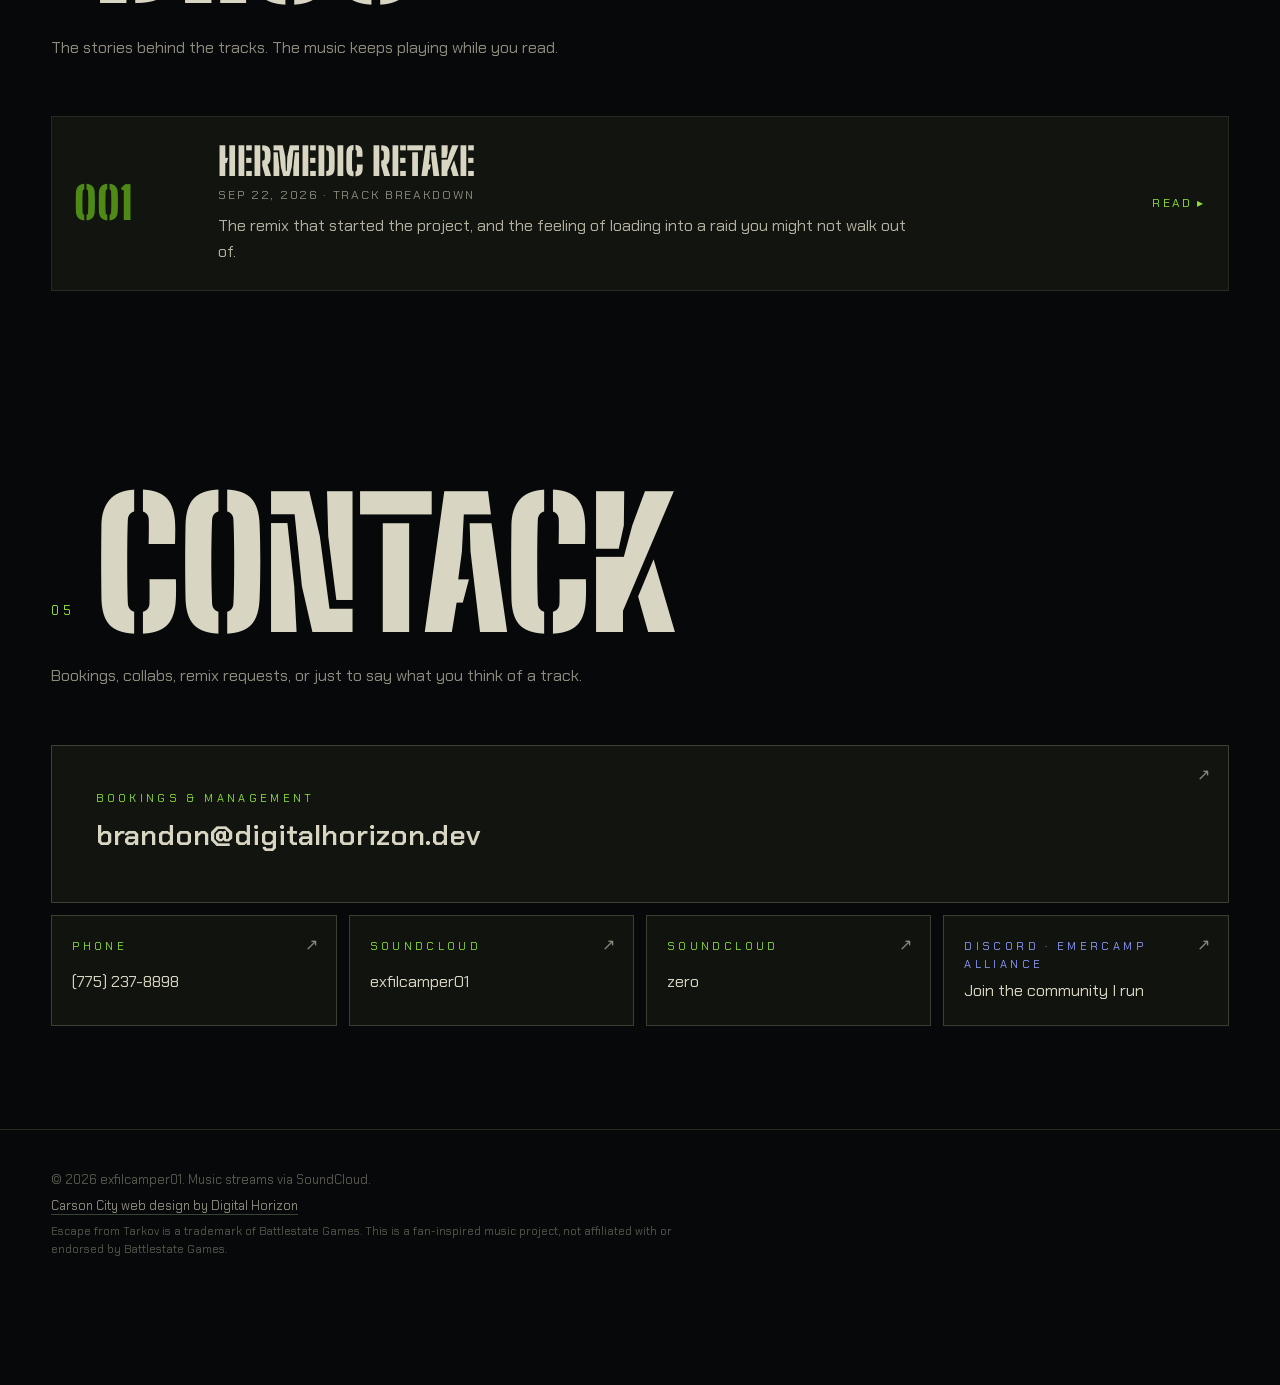
==== commit ea244cbd: "Add /singleplayergames/video watch page with share card - 44s Single Player Games video, self-hosted" ====
--- a/index.html
+++ b/index.html
@@ -30,7 +30,7 @@
 <link rel="preload" href="/assets/fonts/stencil.woff2" as="font" type="font/woff2" crossorigin>
 <link rel="preload" href="/assets/img/gate3-poster-v4.jpg" as="image">
 <link rel="preconnect" href="https://w.soundcloud.com">
-<link rel="stylesheet" href="/assets/css/site.css?v=202609221934">
+<link rel="stylesheet" href="/assets/css/site.css?v=202610070510">
 <script type="application/ld+json">
 {"@context":"https://schema.org","@graph":[
  {"@type":"MusicGroup","@id":"https://www.geartogetyoufolded.llc/#artist","name":"exfilcamper01","alternateName":"zero","genre":["Dubstep","Riddim","Darkstep"],
@@ -283,8 +283,8 @@
 <script src="/assets/js/vendor/gsap.min.js"></script>
 <script src="/assets/js/vendor/ScrollTrigger.min.js"></script>
 <script src="/assets/js/vendor/ScrambleTextPlugin.min.js"></script>
-<script src="/assets/data/tracks.js?v=202609221934"></script>
-<script src="/assets/data/intel.js?v=202609221934"></script>
-<script src="/assets/js/app.js?v=202609221934"></script>
+<script src="/assets/data/tracks.js?v=202609280452"></script>
+<script src="/assets/data/intel.js?v=202609280452"></script>
+<script src="/assets/js/app.js?v=202609280452"></script>
 </body>
 </html>
--- a/assets/css/site.css
+++ b/assets/css/site.css
@@ -338,3 +338,4 @@
 .eva-card .ep{font-family:"Times New Roman",Times,serif;font-weight:700;font-size:1.3rem;letter-spacing:.02em;color:var(--bone);margin:0 0 6px;transform:scaleX(.82);transform-origin:left}
 .eva-card h1{font-family:"Times New Roman",Times,serif!important;font-weight:900!important;text-transform:none!important;font-size:clamp(3rem,9vw,5.6rem)!important;line-height:.9!important;letter-spacing:-.02em;transform:scaleX(.78);transform-origin:left;margin:0!important;width:128%}
 .eva-card .sub{font-family:"Times New Roman",Times,serif;font-size:1.1rem;color:var(--dim);margin:12px 0 0;transform:scaleX(.85);transform-origin:left}
+.hero-follow.video{color:#ff5a3c;border-color:rgba(255,90,60,.45)}.hero-follow.video:hover{border-color:#ff5a3c}
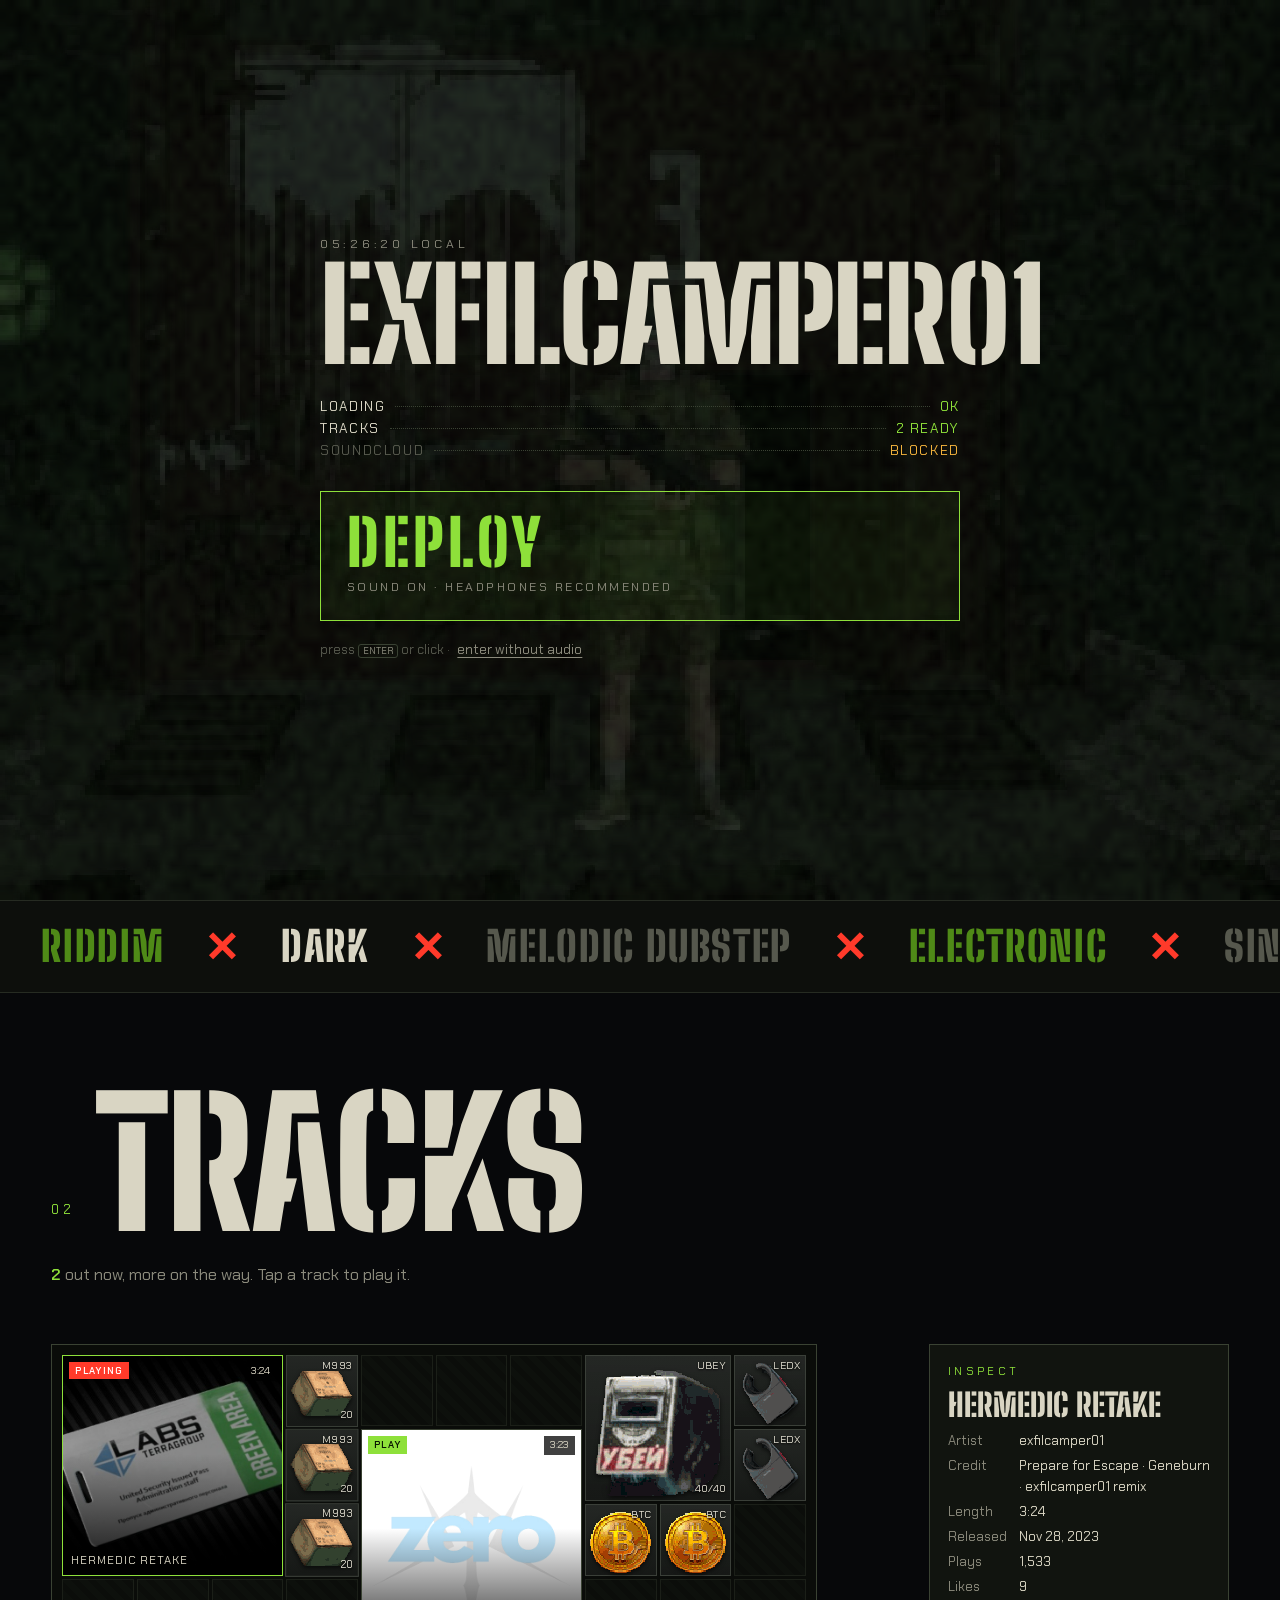
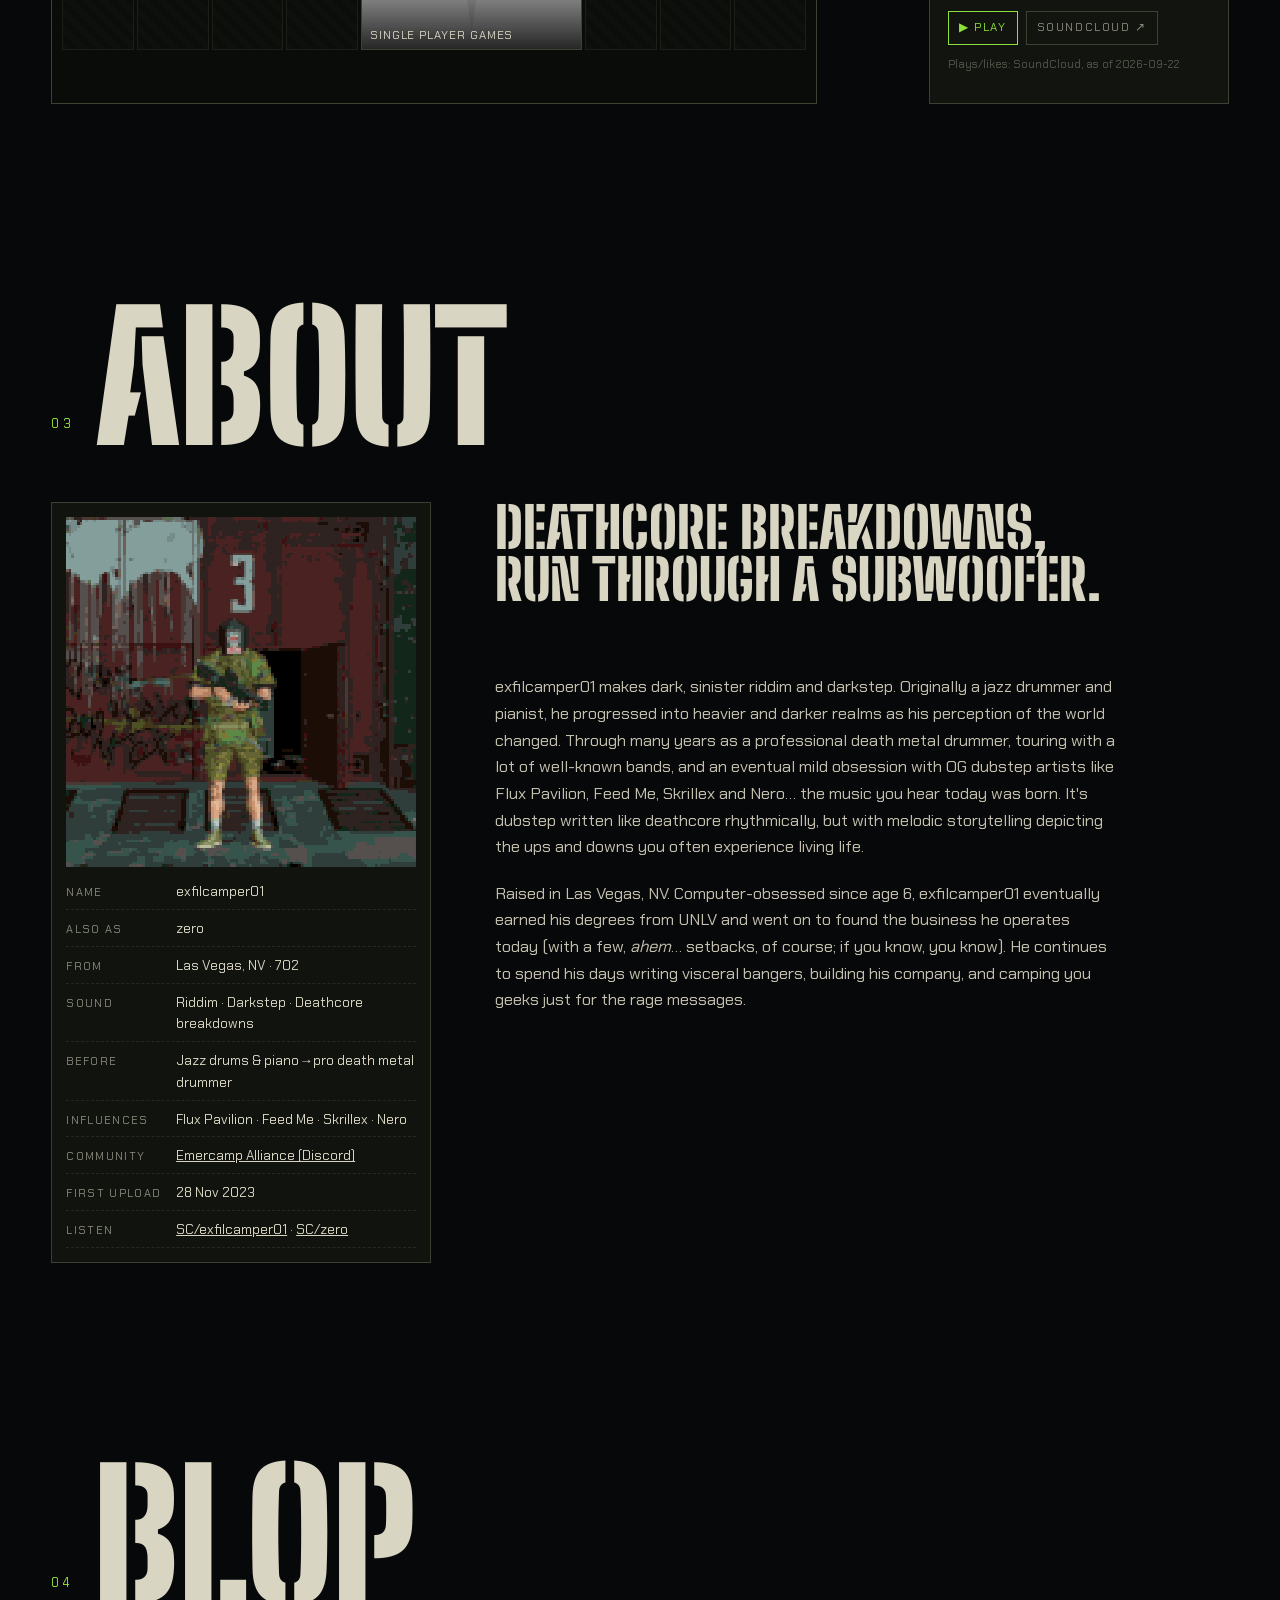
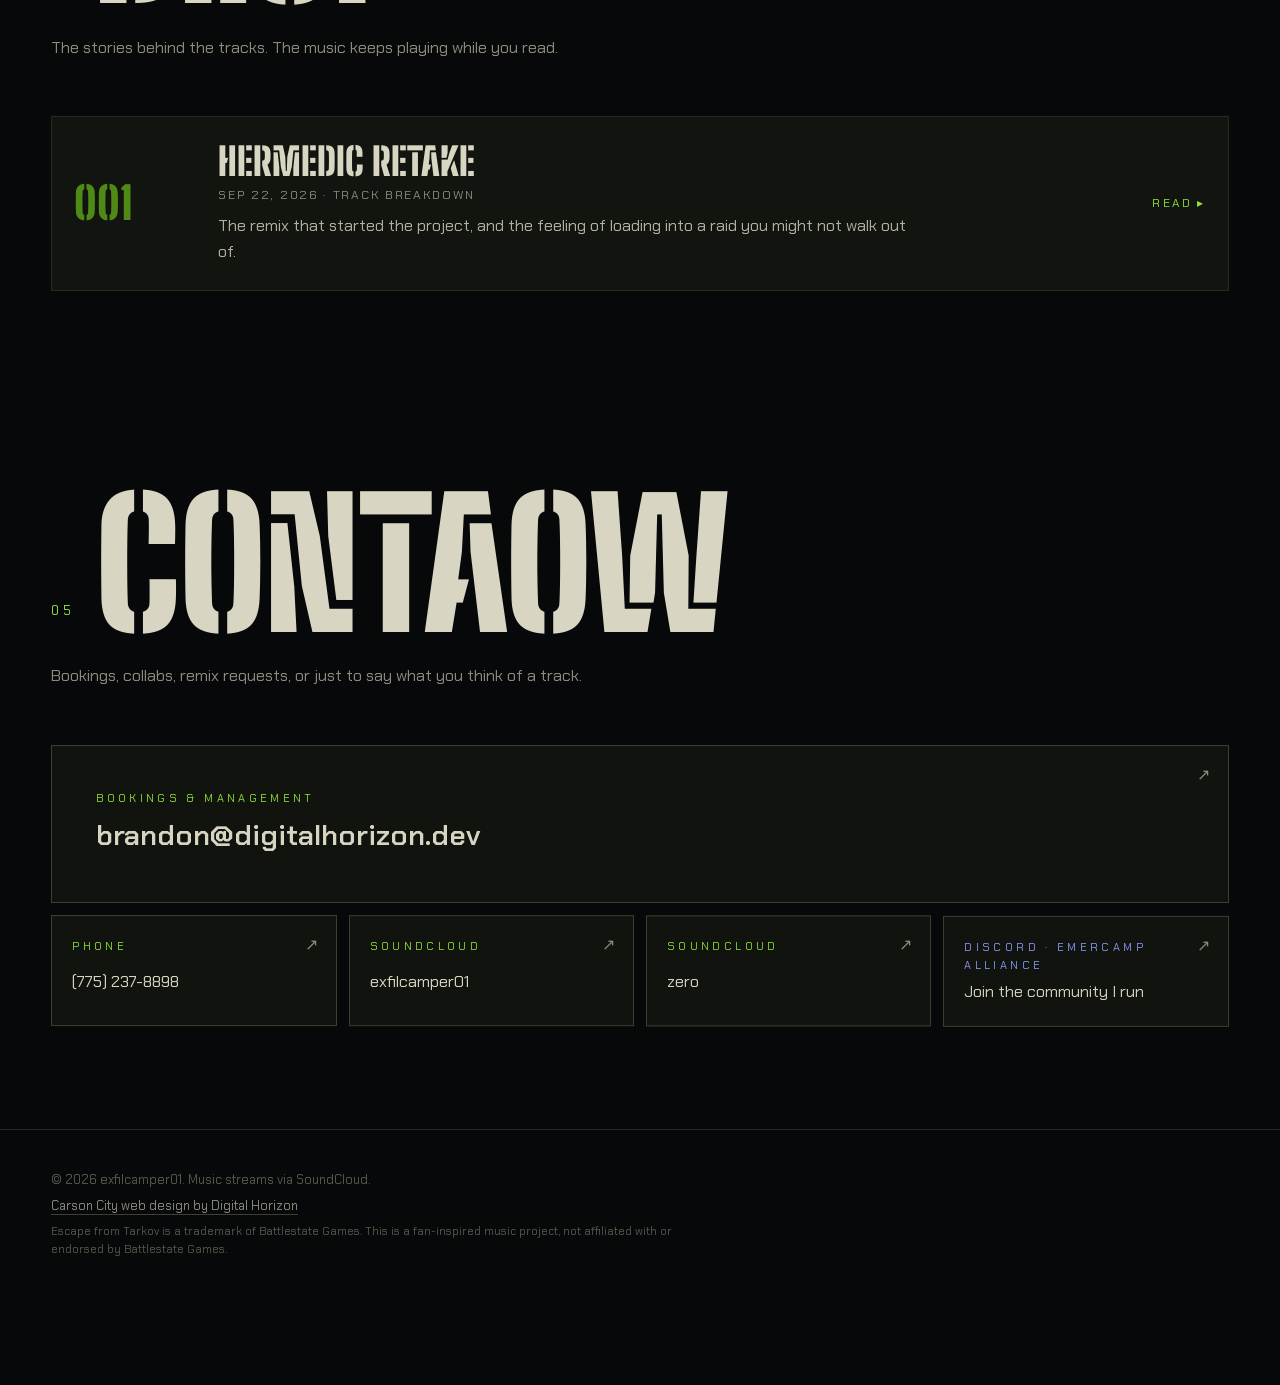
==== commit a749dc78: "Add /hermedicretake/video phone-first watch page for the pixel Hermedic Retake video - 63s vertical " ====
--- a/index.html
+++ b/index.html
@@ -105,6 +105,7 @@
       <h2 class="raid-title glitch" id="now-title" data-text="Hermedic Retake">Hermedic Retake</h2>
       <p class="raid-credit" id="now-credit">Prepare for Escape · Geneburn · exfilcamper01 remix</p>
       <ul class="raid-tags" id="now-tags"></ul>
+      <a class="hero-follow video" id="hero-video" href="/hermedicretake/video">▶ Watch the video</a>
       <a class="hero-follow" id="hero-follow" href="https://soundcloud.com/cargoelevatorclutch" target="_blank" rel="noopener">Follow on SoundCloud ↗</a>
       <a class="hero-follow discord" href="https://discord.gg/VfrqJbtkzf" target="_blank" rel="noopener">Join the Discord ↗</a>
     </div>
@@ -283,8 +284,8 @@
 <script src="/assets/js/vendor/gsap.min.js"></script>
 <script src="/assets/js/vendor/ScrollTrigger.min.js"></script>
 <script src="/assets/js/vendor/ScrambleTextPlugin.min.js"></script>
-<script src="/assets/data/tracks.js?v=202609280452"></script>
+<script src="/assets/data/tracks.js?v=202610091541"></script>
 <script src="/assets/data/intel.js?v=202609280452"></script>
-<script src="/assets/js/app.js?v=202609280452"></script>
+<script src="/assets/js/app.js?v=202610091541"></script>
 </body>
 </html>
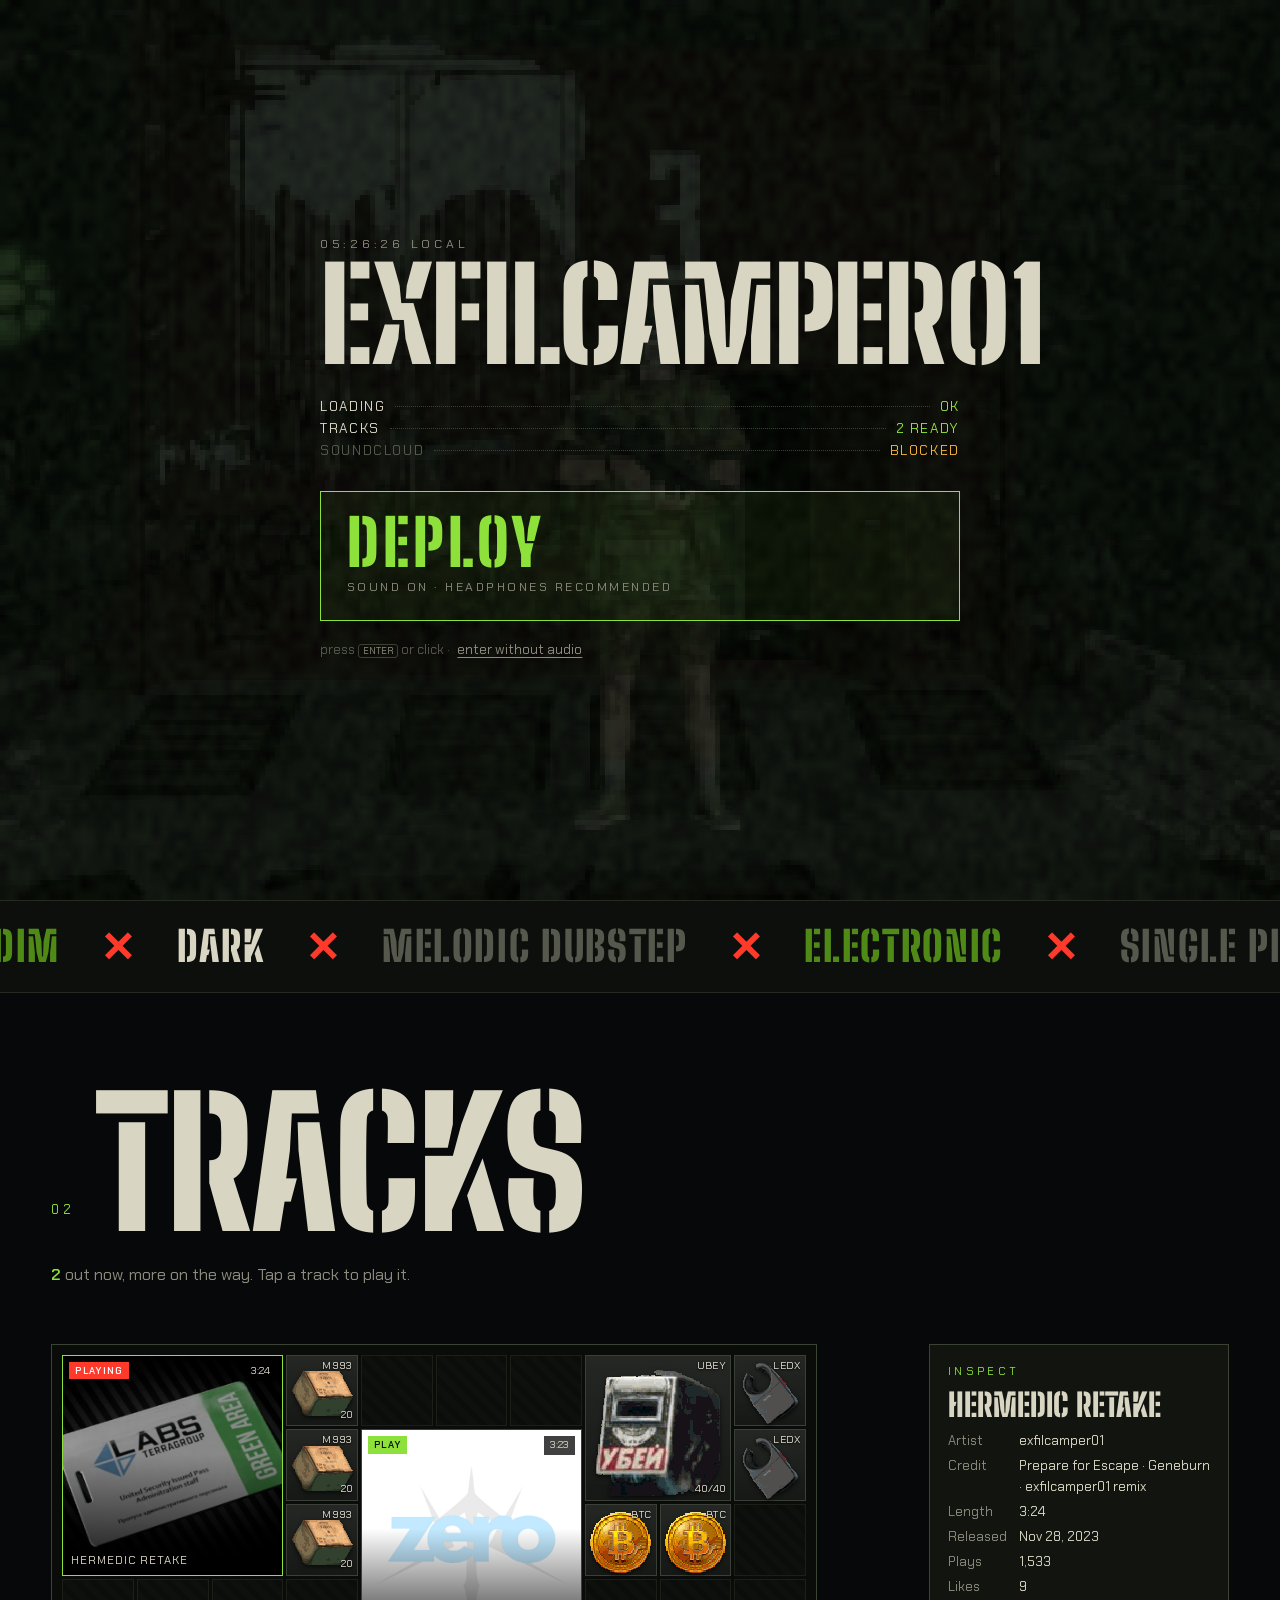
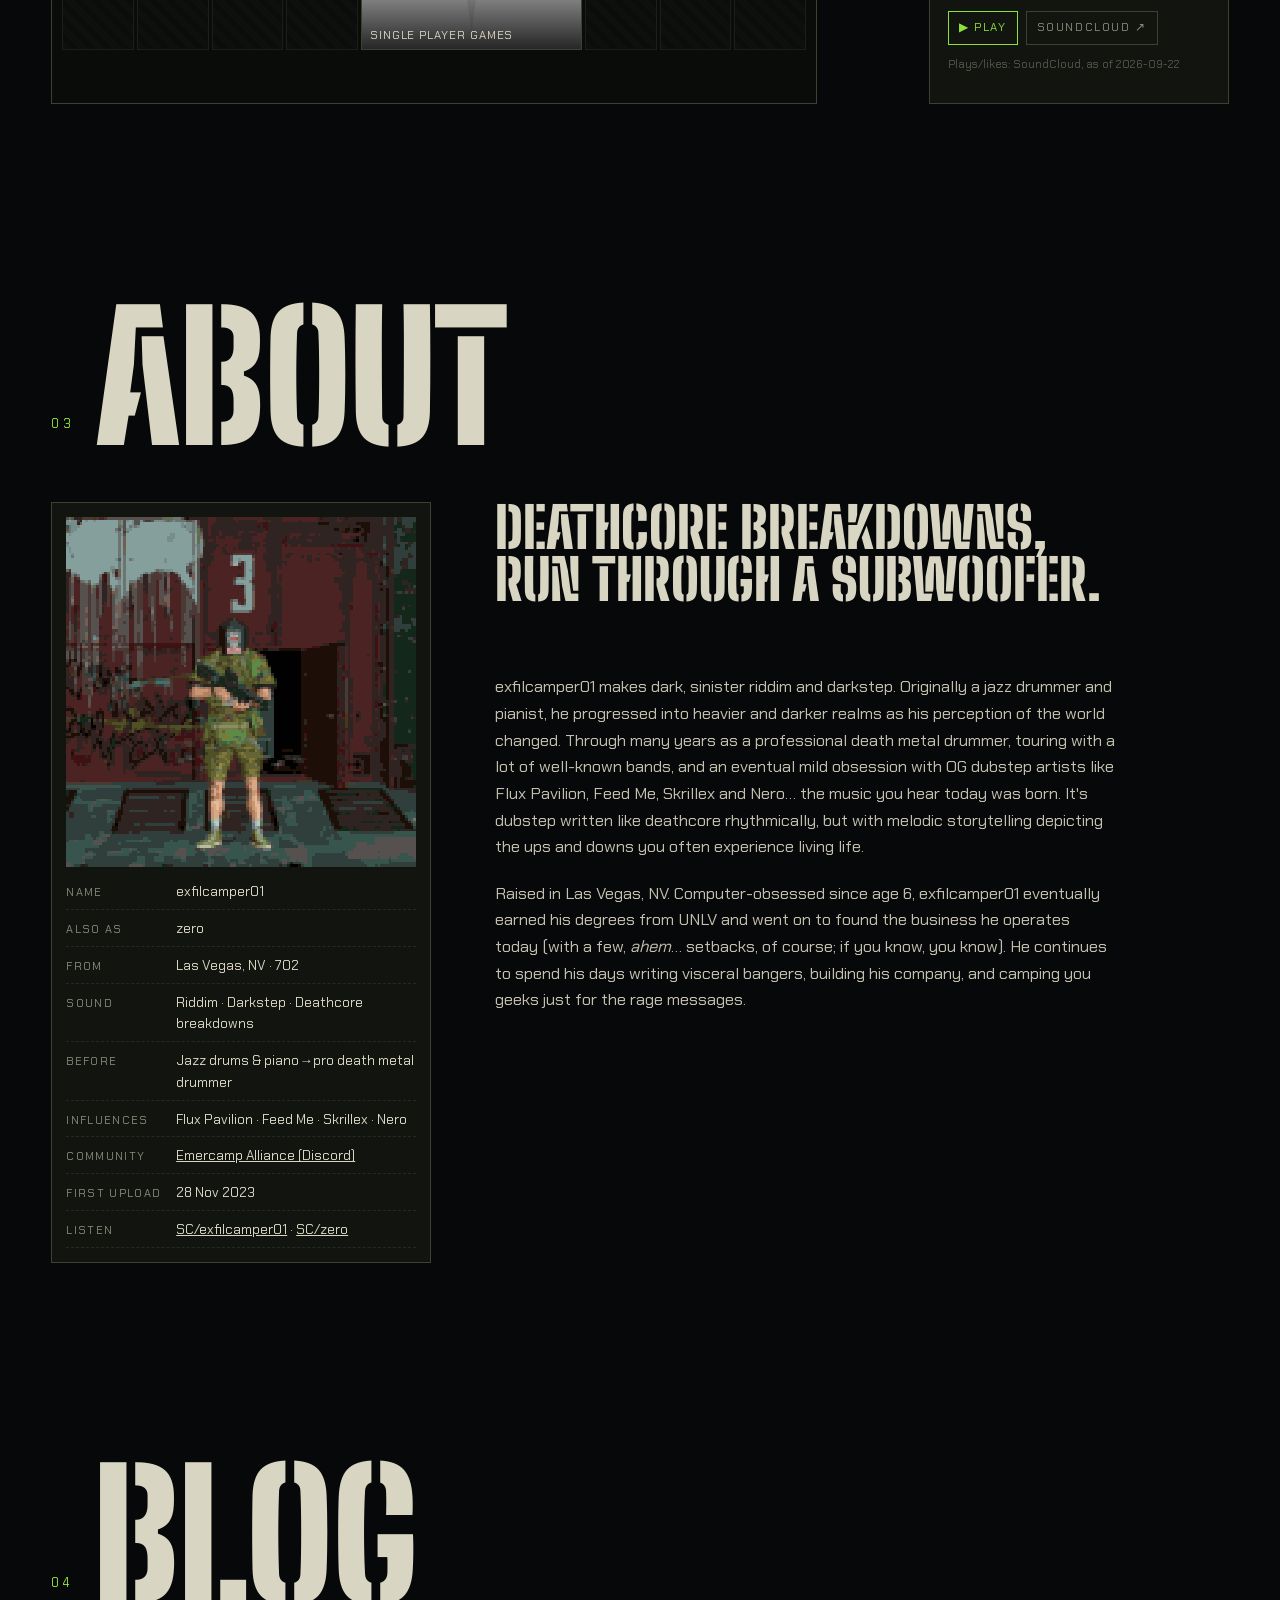
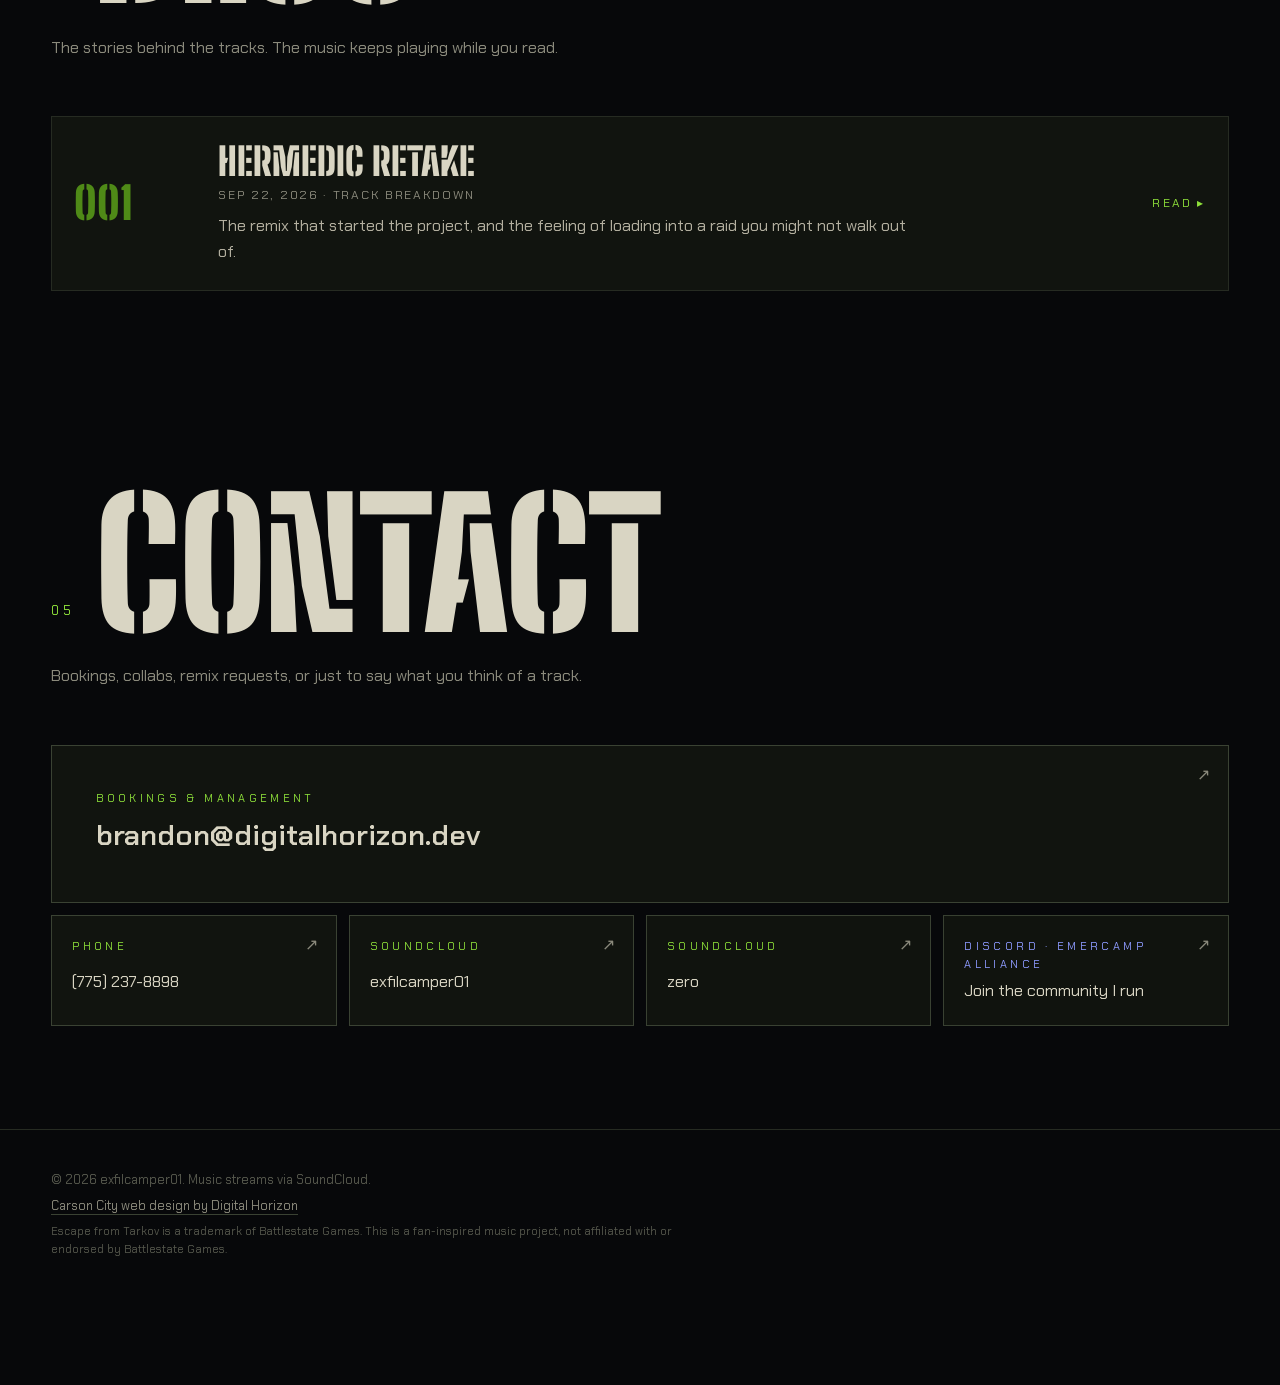
==== commit 29c83243: "SEO: meta descriptions to 120-158 chars; real alt on the gate background; sitemap lastmod - Home: me" ====
--- a/index.html
+++ b/index.html
@@ -11,7 +11,7 @@
 <meta charset="utf-8">
 <meta name="viewport" content="width=device-width, initial-scale=1, viewport-fit=cover">
 <title>exfilcamper01 — dark, sinister dubstep</title>
-<meta name="description" content="exfilcamper01: dark, sinister riddim and darkstep from a Las Vegas ex-death-metal drummer. Listen to Hermedic Retake, read the stories behind the tracks, and get in touch.">
+<meta name="description" content="exfilcamper01: dark, sinister riddim and darkstep from a Las Vegas ex-death-metal drummer. Hear Hermedic Retake, read the track stories, and get in touch.">
 <meta name="theme-color" content="#07080a">
 <link rel="canonical" href="https://www.geartogetyoufolded.llc/">
 <meta property="og:type" content="music.song">
@@ -51,7 +51,7 @@
 
 <!-- ═══════════ DEPLOY GATE ═══════════ -->
 <div id="gate" role="dialog" aria-modal="true" aria-labelledby="gate-title">
-  <img class="gate-bg" src="/assets/img/gate3-poster-v4.jpg" alt="" aria-hidden="true">
+  <img class="gate-bg" src="/assets/img/gate3-poster-v4.jpg" alt="Pixel-art Gate 3 extract: exfilcamper01's character in a welding mask, rifle in hand" aria-hidden="true">
   <canvas id="gate-noise" aria-hidden="true"></canvas>
   <div class="gate-inner">
     <p class="gate-kicker"><span id="gate-clock">--:--:--</span> LOCAL</p>
